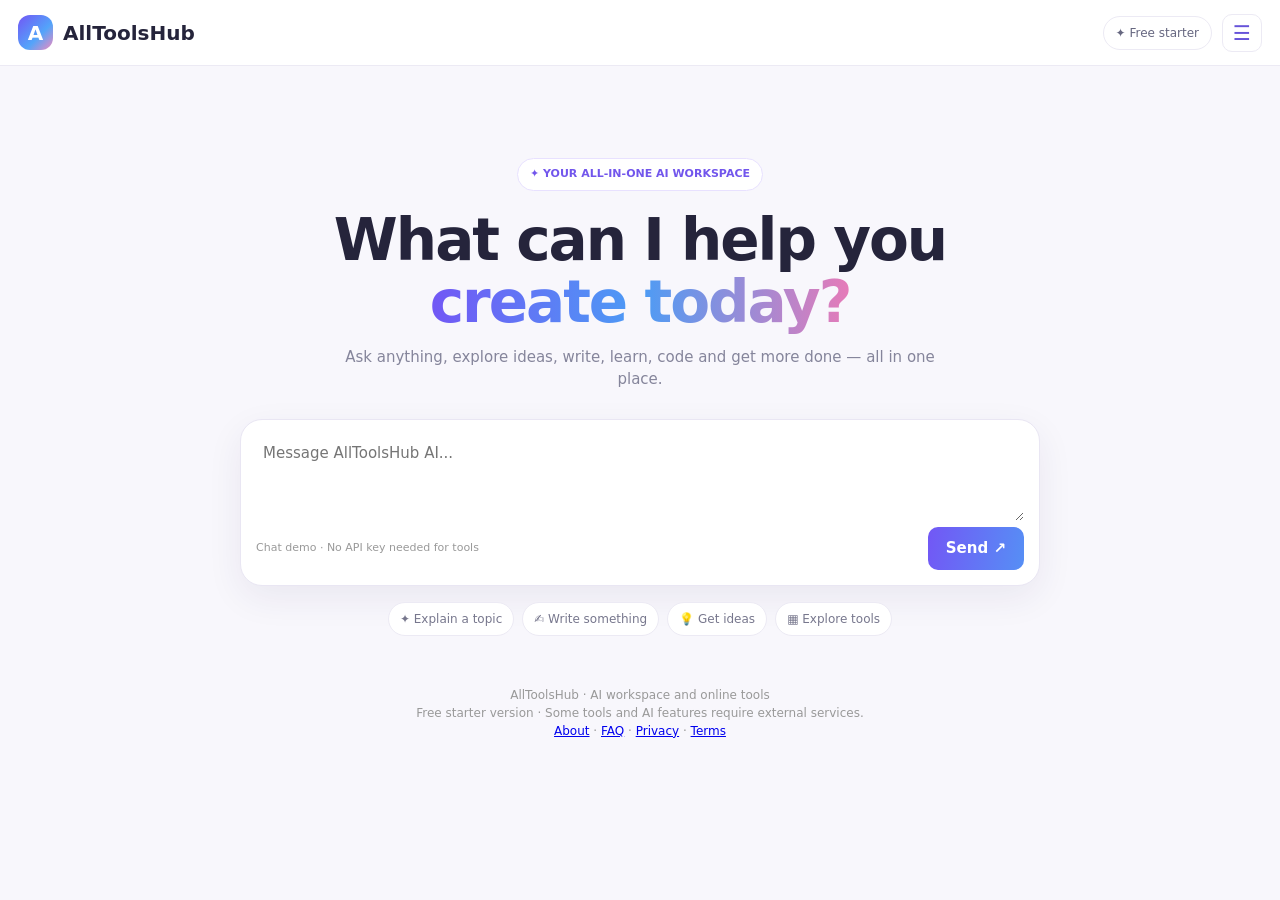
==== index.html @ 4a179a14 "Implement additional browser-based tools in AllToolsHub" ====
<!doctype html>
<html lang="en"><head><meta charset="utf-8"><meta name="viewport" content="width=device-width,initial-scale=1"><meta name="description" content="AllToolsHub brings AI chat and useful online tools together in one colorful workspace."><meta name="theme-color" content="#f8f7ff"><title>AllToolsHub — AI for Everything</title>
<style>
:root{--bg:#f8f7fc;--ink:#25243b;--muted:#85859b;--line:#eceaf4;--purple:#7657f5}*{box-sizing:border-box}body{margin:0;background:var(--bg);color:var(--ink);font:15px/1.5 Inter,system-ui,sans-serif}button,input,textarea{font:inherit}button{cursor:pointer}.top{height:66px;display:flex;align-items:center;justify-content:space-between;padding:0 18px;background:#fff;border-bottom:1px solid var(--line);position:sticky;top:0;z-index:5}.brand{display:flex;align-items:center;gap:10px;font-weight:850;font-size:20px}.logo{width:35px;height:35px;border-radius:12px;display:grid;place-items:center;color:white;background:linear-gradient(135deg,#7256f5,#53a4fa 60%,#f18abe)}.hamb{border:1px solid var(--line);background:white;color:#6653d9;border-radius:10px;width:40px;height:38px;font-size:20px}.pill{border:1px solid var(--line);background:white;color:#666780;border-radius:99px;padding:7px 12px;font-size:12px}.wrap{max-width:1000px;margin:auto;padding:20px 16px 70px}.hero{text-align:center;margin:8vh auto 0;max-width:800px}.eyebrow{display:inline-block;background:white;border:1px solid #e8e1ff;border-radius:99px;padding:7px 12px;color:#7256ec;font-size:11px;font-weight:800}.hero h1{font-size:clamp(34px,6vw,58px);line-height:1.08;letter-spacing:-2px;margin:18px 0 12px}.grad{background:linear-gradient(90deg,#7257f5,#4c9cf5,#e67bb8);background-clip:text;color:transparent}.lead{color:var(--muted);max-width:590px;margin:0 auto 28px}.chat{background:#fff;border:1px solid #e9e6f3;border-radius:22px;padding:15px;box-shadow:0 12px 36px #30215c12;text-align:left}.chat textarea{border:0;outline:0;resize:vertical;width:100%;min-height:86px;padding:7px;color:var(--ink)}.chatfoot{display:flex;justify-content:space-between;align-items:center;gap:8px}.hint{font-size:11px;color:#999}.send,.action{border:0;background:linear-gradient(100deg,#7257f5,#568ff5);color:white;border-radius:10px;padding:10px 18px;font-weight:750}.send:disabled{opacity:.6}.suggest{display:flex;justify-content:center;flex-wrap:wrap;gap:8px;margin-top:16px}.suggest button,.small{border:1px solid var(--line);background:#fff;color:#77778d;border-radius:99px;padding:7px 11px;font-size:12px}.reply{display:none;margin:18px auto 0;max-width:790px;background:white;border:1px solid var(--line);padding:17px;border-radius:15px;white-space:pre-wrap;text-align:left}.shade{display:none;position:fixed;inset:0;background:#17142b66;z-index:9}.drawer{display:none;position:fixed;z-index:10;left:12px;top:76px;width:min(360px,calc(100vw - 24px));max-height:calc(100vh - 90px);overflow:auto;background:white;border:1px solid var(--line);border-radius:17px;padding:14px;box-shadow:0 20px 60px #21164a30}.drawer.open,.shade.open{display:block}.drawerHead{display:flex;justify-content:space-between;align-items:center;padding:5px 3px 12px;border-bottom:1px solid var(--line)}.drawerHead button{border:0;background:#f4f2fb;border-radius:8px;padding:6px 10px}.menuLabel{font-size:10px;letter-spacing:1px;font-weight:800;color:#9a99aa;margin:14px 5px 6px}.menuLink{display:block;width:100%;border:0;background:transparent;text-align:left;padding:9px 10px;border-radius:9px;color:#55566d;font-size:13px}.menuLink:hover{background:#f2efff;color:#7055ed}.section{margin:55px auto 0}.section h2{font-size:20px;margin:0}.section p{color:var(--muted);font-size:13px}.head{display:flex;align-items:center;justify-content:space-between;gap:12px;flex-wrap:wrap}.search{width:min(340px,100%);padding:10px 13px;border:1px solid var(--line);border-radius:11px;background:white}.grid{display:grid;grid-template-columns:repeat(3,minmax(0,1fr));gap:12px;margin-top:16px}.tool{background:white;border:1px solid var(--line);border-radius:14px;padding:14px}.tool b{font-size:14px}.tool small{display:block;color:var(--muted);margin-top:4px}.panel{display:none;background:white;border:1px solid var(--line);border-radius:16px;padding:18px;margin-top:16px;max-width:700px}.panel input,.panel textarea{width:100%;border:1px solid var(--line);border-radius:9px;padding:10px;margin:7px 0}.result{background:#f5f3ff;border-radius:9px;padding:11px;margin-top:10px;overflow-wrap:anywhere}.foot{margin-top:50px;text-align:center;color:#999;font-size:12px}@media(max-width:650px){.grid{grid-template-columns:repeat(2,minmax(0,1fr))}.hero{margin-top:5vh}.hero h1{letter-spacing:-1.2px}.chat{padding:11px}.top{padding:0 12px}}
</style><link rel="canonical" href="https://alltoolshub-pi.vercel.app/"><meta name="robots" content="index,follow,max-image-preview:large"><meta name="keywords" content="free online tools, text tools, image tools, PDF tools, calculators, AllToolsHub"><meta property="og:type" content="website"><meta property="og:title" content="AllToolsHub — Free Online Tools & AI Workspace"><meta property="og:description" content="Explore useful free online tools for text, images, documents, calculations and everyday tasks."><meta property="og:url" content="https://alltoolshub-pi.vercel.app/"><meta name="twitter:card" content="summary"><meta name="twitter:title" content="AllToolsHub — Free Online Tools"><meta name="twitter:description" content="Free browser-based tools for everyday work."></head><body>
<header class="top"><div class="brand"><span class="logo">A</span>AllToolsHub</div><div style="display:flex;align-items:center;gap:10px"><span class="pill">✦ Free starter</span><button class="hamb" aria-label="Open menu" onclick="toggleMenu()">☰</button></div></header>
<div class="shade" id="shade" onclick="toggleMenu(false)"></div><nav class="drawer" id="drawer"><div class="drawerHead"><b>AllToolsHub Menu</b><button onclick="toggleMenu(false)">✕</button></div><button class="menuLink" onclick="home()">⌂ &nbsp; Home / AI Chat</button><button class="menuLink" onclick="showTools()">▦ &nbsp; Explore all tools</button><div class="menuLabel">AI WORKSPACES & CATEGORIES</div><div id="categoryMenu"></div><div class="menuLabel">POPULAR TOOLS</div><div id="popularMenu"></div></nav>
<main class="wrap"><section class="hero" id="homeView"><span class="eyebrow">✦ YOUR ALL-IN-ONE AI WORKSPACE</span><h1>What can I help you <span class="grad">create today?</span></h1><p class="lead">Ask anything, explore ideas, write, learn, code and get more done — all in one place.</p><div class="chat"><textarea id="message" placeholder="Message AllToolsHub AI..."></textarea><div class="chatfoot"><span class="hint">Chat demo · No API key needed for tools</span><button class="send" id="sendBtn" onclick="sendMessage()">Send ↗</button></div></div><div class="suggest"><button onclick="ask('Explain a difficult topic in simple words')">✦ Explain a topic</button><button onclick="ask('Help me write a professional email')">✍️ Write something</button><button onclick="ask('Give me creative project ideas')">💡 Get ideas</button><button onclick="showTools()">▦ Explore tools</button></div><div class="reply" id="reply"></div></section>
<section class="section" id="toolsView" style="display:none"><div class="head"><div><h2>Explore All Tools</h2><p>Find a tool for your everyday tasks.</p></div><input class="search" id="toolSearch" placeholder="Search tools..." oninput="renderTools()"></div><div class="grid" id="toolGrid"></div><div class="panel" id="toolPanel"></div></section><footer class="foot">AllToolsHub · AI workspace and online tools<br>Free starter version · Some tools and AI features require external services.<br><a href="/about.html">About</a> · <a href="/faq.html">FAQ</a> · <a href="/privacy.html">Privacy</a> · <a href="/terms.html">Terms</a></footer></main>
<script>
const categories=['AI Chat & Assistants','AI Writing','Research & Learning','Image & Design','Coding','Documents & PDF','Business & Marketing','Video & Audio','Text Tools','Calculators','File Tools','Everyday Utilities'];
const tools=['Word Counter','Character Counter','Percentage Calculator','QR Code Generator','Image Resizer','Image Compressor','PDF Merger','JSON Formatter','JSON Validator','Case Converter','Slug Generator','Base64 Encoder','Base64 Decoder','URL Encoder','Random Number Generator','Color Converter','Text Reverser','Remove Extra Spaces','AI Text Summarizer','AI Translator','AI Email Writer','AI Blog Outline','AI Caption Generator','AI Grammar Checker','AI Research Helper','AI Study Planner','AI Code Helper','Markdown Previewer','PDF Splitter','PDF to Text','Image to PDF','Unit Converter','Password Generator','Typing Speed Test','Text Diff Checker','CSS Minifier','JavaScript Minifier','Regex Tester','Meta Tag Generator','Hashtag Generator','Social Bio Generator','Product Description Writer','Resume Bullet Writer','Cover Letter Helper','Meeting Notes Formatter','Prompt Generator','Idea Generator','Flashcard Maker','Quiz Generator','Citation Formatter','Reading Time Calculator','Image Cropper','Image Format Converter','HEX to RGB','RGB to HEX','Gradient Generator','Color Palette Generator','Text to Speech','Speech to Text','Video Script Writer','Content Calendar','Invoice Template','Profit Calculator','Discount Calculator','Loan Calculator','Age Calculator','Date Difference Calculator','Tip Calculator','Compound Interest Calculator','PDF Page Counter','Text Cleaner','Duplicate Line Remover','Line Sorter','Number Formatter','Roman Numeral Converter','Binary Converter','Decimal Converter','URL Parser','UTM Builder','Open Graph Preview','FAQ Generator','Brand Name Ideas','Product Name Ideas','CSV Viewer','File Size Converter','Time Zone Helper','YouTube Title Ideas','Video Thumbnail Maker','Audio Trimmer','Privacy Policy Draft','Terms Draft','Tip Splitter','Text Case Converter','Word Frequency Counter','Image Compressor Pro','AI Prompt Improver','AI Story Writer','AI Lesson Planner','AI Presentation Outline','AI Chat Assistant','AI Resume Helper','AI SEO Description'];
const working=new Set(['Word Counter','Character Counter','Percentage Calculator','QR Code Generator','Image Resizer','Image Compressor','PDF Merger','Case Converter','Slug Generator','Base64 Encoder','Base64 Decoder','URL Encoder','Random Number Generator','Color Converter','Text Reverser','Remove Extra Spaces','JSON Formatter','JSON Validator','Discount Calculator','Tip Calculator','Tip Splitter','Age Calculator','Date Difference Calculator','Reading Time Calculator','Word Frequency Counter','Duplicate Line Remover','Line Sorter','Number Formatter','Unit Converter','HEX to RGB','RGB to HEX','Profit Calculator','Password Generator','Typing Speed Test','Text Cleaner','Markdown Previewer','Text Diff Checker','CSS Minifier','JavaScript Minifier','Regex Tester','Meta Tag Generator','Hashtag Generator','Social Bio Generator','Product Description Writer','Resume Bullet Writer','Cover Letter Helper','Meeting Notes Formatter','Prompt Generator','Idea Generator','Flashcard Maker','Quiz Generator','Citation Formatter','Roman Numeral Converter','Binary Converter','Decimal Converter','URL Parser','UTM Builder','Open Graph Preview','FAQ Generator','Brand Name Ideas','Product Name Ideas','CSV Viewer','File Size Converter','Privacy Policy Draft','Terms Draft','Text Case Converter']);
let chatMessages=[];
function toggleMenu(force){let d=document.getElementById('drawer'),s=document.getElementById('shade'),o=typeof force==='boolean'?force:!d.classList.contains('open');d.classList.toggle('open',o);s.classList.toggle('open',o);if(o){document.getElementById('categoryMenu').innerHTML=categories.map((c,i)=>'<button class="menuLink" onclick="filterCategory('+i+')">'+['💬','✍️','🔎','🎨','💻','📄','📈','🎬','🔤','🧮','📁','⚡'][i]+' &nbsp; '+c+'</button>').join('');document.getElementById('popularMenu').innerHTML=[...working].slice(0,10).map(n=>'<button class="menuLink" onclick="openTool(\''+n+'\')">✦ &nbsp; '+n+'</button>').join('')}}
function home(){toggleMenu(false);document.getElementById('homeView').style.display='block';document.getElementById('toolsView').style.display='none';window.scrollTo(0,0)}
function showTools(){activeCategory=-1;toggleMenu(false);document.getElementById('homeView').style.display='none';document.getElementById('toolsView').style.display='block';renderTools();window.scrollTo(0,0)}
let activeCategory=-1;
const categoryToolMatchers=[/^(AI |Prompt Generator|Idea Generator)/i,/Writer|Writing|Caption|Bio|Blog|Resume|Cover Letter|Description|Notes Formatter|Grammar/i,/Research|Study|Lesson|Flashcard|Quiz|Citation|Reading Time|Frequency/i,/Image |HEX to RGB|RGB to HEX|Gradient|Color Palette/i,/Code|CSS |JavaScript |Regex|JSON|Base64|URL Encoder/i,/PDF|Document|Invoice/i,/Business|Marketing|Product |Profit|Brand |SEO|Hashtag|Social|Content Calendar|UTM|Open Graph/i,/Video|Audio|Speech|YouTube/i,/Word |Character|Case |Text |Slug|Duplicate|Line |Markdown|Number Formatter|Roman|Binary|Decimal/i,/Calculator|Converter|Age Calculator|Date Difference|Unit Converter|Random Number/i,/File |CSV|Image Compressor|Image Resizer/i,/Time Zone|Time Helper|Date Difference|QR Code|Password/i];
function filterCategory(i){showTools();activeCategory=i;document.getElementById('toolSearch').value='';renderTools()}
function renderTools(){let q=(document.getElementById('toolSearch').value||'').toLowerCase();let list=tools.filter(n=>(activeCategory<0||categoryToolMatchers[activeCategory].test(n))&&n.toLowerCase().includes(q));document.getElementById('toolGrid').innerHTML=list.map(n=>'<article class="tool"><b>'+n+'</b><small>'+(working.has(n)?'Available in this starter':'Directory listing · implementation planned')+'</small><button class="small" style="margin-top:10px" onclick="openTool(\''+n+'\')">Open tool →</button></article>').join('')||'<p>No tools found in this category.</p>'}
function openTool(n){showTools();let p=document.getElementById('toolPanel');p.style.display='block';if(!working.has(n)){p.innerHTML='<b>'+n+'</b><p>This tool is listed in the directory. Its working version has not been implemented yet.</p>';return}let ui='';if(n.includes('Counter'))ui='<textarea id="val" rows="5" placeholder="Enter text" oninput="countWords()"></textarea><div class="result" id="out">0 words · 0 characters</div>';else if(n==='Percentage Calculator')ui='<input id="a" type="number" placeholder="Percentage"><input id="b" type="number" placeholder="Number"><button class="action" onclick="calc()">Calculate</button><div class="result" id="out">Result</div>';else if(n==='QR Code Generator')ui='<input id="val" placeholder="Text or URL"><button class="action" onclick="qr()">Generate QR</button><div class="result" id="out">QR preview</div>';else if(n.startsWith('Image '))ui='<input id="file" type="file" accept="image/*"><input id="width" type="number" placeholder="Width in pixels (optional)"><button class="action" onclick="imageTool(\''+n+'\')">Process image</button><div class="result" id="out">Choose an image</div>';else if(n==='PDF Merger')ui='<input id="file" type="file" accept="application/pdf" multiple><button class="action" onclick="mergePdf()">Merge PDFs</button><div class="result" id="out">Choose at least two PDFs</div>';else if(['JSON Formatter','JSON Validator','Base64 Encoder','Base64 Decoder','URL Encoder'].includes(n))ui='<textarea id="val" rows="5" placeholder="Paste text or data"></textarea><button class="action" onclick="devTool(\''+n+'\')">Run</button><div class="result" id="out">Result</div>';else if(['Case Converter','Text Reverser','Remove Extra Spaces','Slug Generator'].includes(n))ui='<textarea id="val" rows="5" placeholder="Enter text"></textarea><button class="action" onclick="textTool(\''+n+'\')">Convert</button><div class="result" id="out">Result</div>';else if(['Discount Calculator','Tip Calculator','Tip Splitter','Age Calculator','Date Difference Calculator','Reading Time Calculator','Word Frequency Counter','Duplicate Line Remover','Line Sorter','Number Formatter','Unit Converter','Profit Calculator','Password Generator','Typing Speed Test','Text Cleaner','Markdown Previewer'].includes(n))ui='<div id="toolFields">'+toolFields(n)+'</div><button class="action" onclick="runExtra(\''+n+'\')">Run tool</button><div class="result" id="out">Enter the details above.</div>';else if(n==='HEX to RGB'||n==='RGB to HEX')ui='<input id="val" placeholder="'+(n==='HEX to RGB'?'#7657f5':'118, 87, 245')+'"><button class="action" onclick="devTool(&quot;'+n+'&quot;)">Convert</button><div class="result" id="out">Result</div>';else if(n==='Random Number Generator')ui='<input id="a" type="number" placeholder="Minimum"><input id="b" type="number" placeholder="Maximum"><button class="action" onclick="randomNum()">Generate</button><div class="result" id="out">Result</div>';else if(n==='Color Converter')ui='<input id="val" value="#7657f5"><button class="action" onclick="color()">Convert</button><div class="result" id="out">Result</div>';else if(working.has(n))ui='<textarea id="val" rows="6" placeholder="Paste or type your content here"></textarea><button class="action" data-tool="'+n+'" onclick="runTextUtility(this.dataset.tool)">Run tool</button><div class="result" id="out">Your result will appear here.</div>';p.innerHTML='<b>'+n+'</b>'+ui}
function countWords(){let s=document.getElementById('val').value;document.getElementById('out').textContent=(s.trim()?s.trim().split(/\s+/).length:0)+' words · '+s.length+' characters'}
function calc(){document.getElementById('out').textContent=Number(document.getElementById('a').value)*Number(document.getElementById('b').value)/100}
function textTool(n){let s=document.getElementById('val').value,r=s;if(n==='Case Converter')r='UPPERCASE: '+s.toUpperCase()+'\nLOWERCASE: '+s.toLowerCase();if(n==='Text Reverser')r=[...s].reverse().join('');if(n==='Remove Extra Spaces')r=s.replace(/\s+/g,' ').trim();if(n==='Slug Generator')r=s.toLowerCase().trim().replace(/[^a-z0-9]+/g,'-').replace(/^-|-$/g,'');document.getElementById('out').textContent=r}
function devTool(n){let s=document.getElementById('val').value,r=s;try{if(n==='JSON Formatter'||n==='JSON Validator')r=JSON.stringify(JSON.parse(s),null,2);if(n==='Base64 Encoder')r=btoa(unescape(encodeURIComponent(s)));if(n==='Base64 Decoder')r=decodeURIComponent(escape(atob(s)));if(n==='URL Encoder')r=encodeURIComponent(s);if(n==='HEX to RGB'){let h=s.trim().replace(/^#/,'');if(!/^[0-9a-f]{6}$/i.test(h))throw Error('bad hex');r='rgb('+[0,2,4].map(i=>parseInt(h.slice(i,i+2),16)).join(', ')+')'}if(n==='RGB to HEX'){let m=s.match(/^\s*(\d{1,3})\s*,\s*(\d{1,3})\s*,\s*(\d{1,3})\s*$/);if(!m||m.slice(1).some(v=>+v>255))throw Error('bad rgb');r='#'+m.slice(1).map(v=>(+v).toString(16).padStart(2,'0')).join('').toUpperCase()}document.getElementById('out').textContent=r}catch(e){document.getElementById('out').textContent='Invalid input. Check the format and try again.'}}
function randomNum(){let a=+document.getElementById('a').value,b=+document.getElementById('b').value;document.getElementById('out').textContent=Number.isFinite(a)&&Number.isFinite(b)&&b>=a?Math.floor(Math.random()*(b-a+1))+a:'Enter a valid range'}
function color(){let h=document.getElementById('val').value.replace('#','');document.getElementById('out').textContent=/^[0-9a-f]{6}$/i.test(h)?'rgb('+[0,2,4].map(i=>parseInt(h.slice(i,i+2),16)).join(', ')+')':'Enter a valid 6-digit HEX color'}
function qr(){let v=document.getElementById('val').value.trim(),o=document.getElementById('out');if(!v){o.textContent='Enter text first';return}o.textContent='Loading QR library…';let s=document.createElement('script');s.src='https://cdnjs.cloudflare.com/ajax/libs/qrcodejs/1.0.0/qrcode.min.js';s.onload=()=>{o.innerHTML='';new QRCode(o,{text:v,width:190,height:190})};s.onerror=()=>o.textContent='Could not load QR library. Check internet.';document.head.appendChild(s)}
function imageTool(n){let f=document.getElementById('file').files[0],o=document.getElementById('out');if(!f){o.textContent='Choose an image first';return}let im=new Image(),u=URL.createObjectURL(f);im.onload=()=>{let w=+document.getElementById('width').value||im.width,h=Math.round(im.height*w/im.width),c=document.createElement('canvas');c.width=w;c.height=h;c.getContext('2d').drawImage(im,0,0,w,h);c.toBlob(b=>{let url=URL.createObjectURL(b),a=document.createElement('a');a.href=url;a.download=n==='Image Compressor'?'compressed.jpg':'resized.jpg';a.textContent='Download processed image';o.textContent='Done · '+w+' × '+h+' · '+Math.round(b.size/1024)+' KB ';o.appendChild(a);URL.revokeObjectURL(u)},'image/jpeg',n==='Image Compressor'?.72:.9)};im.src=u}
async function mergePdf(){let fs=[...document.getElementById('file').files],o=document.getElementById('out');if(fs.length<2){o.textContent='Choose at least two PDFs';return}o.textContent='Merging…';try{if(!window.PDFLib)await new Promise((ok,no)=>{let s=document.createElement('script');s.src='https://unpkg.com/pdf-lib@1.17.1/dist/pdf-lib.min.js';s.onload=ok;s.onerror=no;document.head.appendChild(s)});let d=await PDFLib.PDFDocument.create();for(let f of fs){let x=await PDFLib.PDFDocument.load(await f.arrayBuffer());(await d.copyPages(x,x.getPageIndices())).forEach(p=>d.addPage(p))}let blob=new Blob([await d.save()],{type:'application/pdf'}),url=URL.createObjectURL(blob),a=document.createElement('a');a.href=url;a.download='alltoolshub-merged.pdf';a.textContent='Download merged PDF';o.textContent='PDFs merged. ';o.appendChild(a)}catch(e){o.textContent='Could not merge PDF. Check files and internet.'}}

function toolFields(n){
 const fields={
 'Discount Calculator':'<input id="a" type="number" placeholder="Original price"><input id="b" type="number" placeholder="Discount percent">',
 'Tip Calculator':'<input id="a" type="number" placeholder="Bill amount"><input id="b" type="number" placeholder="Tip percent">',
 'Tip Splitter':'<input id="a" type="number" placeholder="Total bill"><input id="b" type="number" placeholder="Number of people"><input id="c" type="number" placeholder="Tip percent (optional)">',
 'Age Calculator':'<label>Date of birth</label><input id="a" type="date">',
 'Date Difference Calculator':'<label>Start date</label><input id="a" type="date"><label>End date</label><input id="b" type="date">',
 'Reading Time Calculator':'<textarea id="val" rows="5" placeholder="Paste your text"></textarea>',
 'Word Frequency Counter':'<textarea id="val" rows="5" placeholder="Paste your text"></textarea>',
 'Duplicate Line Remover':'<textarea id="val" rows="5" placeholder="Paste lines"></textarea>',
 'Line Sorter':'<textarea id="val" rows="5" placeholder="Paste lines"></textarea>',
 'Number Formatter':'<input id="a" type="number" placeholder="Enter a number">',
 'Unit Converter':'<input id="a" type="number" placeholder="Value"><select id="b"><option value="km-mi">Kilometres to miles</option><option value="mi-km">Miles to kilometres</option><option value="kg-lb">Kilograms to pounds</option><option value="lb-kg">Pounds to kilograms</option><option value="c-f">Celsius to Fahrenheit</option><option value="f-c">Fahrenheit to Celsius</option></select>',
 'BMI Calculator':'<input id="a" type="number" placeholder="Weight in kg"><input id="b" type="number" placeholder="Height in cm">',
 'Profit Calculator':'<input id="a" type="number" placeholder="Selling price"><input id="b" type="number" placeholder="Cost price">',
 'Password Generator':'<input id="a" type="number" placeholder="Length (8–64)" value="16">',
 'Typing Speed Test':'<p>Type the following sentence in the box below:</p><p><b id="sample">The quick brown fox jumps over the lazy dog.</b></p><textarea id="val" rows="3" placeholder="Start typing here"></textarea>',
 'Text Cleaner':'<textarea id="val" rows="5" placeholder="Paste text to clean"></textarea>',
 'Markdown Previewer':'<textarea id="val" rows="5" placeholder="# Heading\nWrite **bold** text"></textarea>'
 };
 return fields[n]||'';
}
function runExtra(n){
 const a=document.getElementById('a'),b=document.getElementById('b'),c=document.getElementById('c'),v=document.getElementById('val'),o=document.getElementById('out');
 const x=a?Number(a.value):0,y=b?Number(b.value):0,z=c?Number(c.value):0;
 let r='';
 if(n==='Discount Calculator')r=x>=0&&y>=0&&y<=100?'Final price: '+(x*(1-y/100)).toFixed(2)+' · You save: '+(x*y/100).toFixed(2):'Enter a valid price and discount (0–100%).';
 else if(n==='Tip Calculator')r=x>=0&&y>=0?'Tip: '+(x*y/100).toFixed(2)+' · Total: '+(x*(1+y/100)).toFixed(2):'Enter valid amounts.';
 else if(n==='Tip Splitter')r=x>=0&&y>0?'Each person pays: '+(x*(1+(z||0)/100)/y).toFixed(2):'Enter a bill and number of people.';
 else if(n==='Age Calculator'){if(!a.value)r='Choose your birth date.';else{let d=new Date(a.value+'T00:00:00'),t=new Date(),age=t.getFullYear()-d.getFullYear();if(t.getMonth()<d.getMonth()||(t.getMonth()===d.getMonth()&&t.getDate()<d.getDate()))age--;r=age>=0?'Age: '+age+' years':'Birth date is in the future.'}}
 else if(n==='Date Difference Calculator'){if(!a.value||!b.value)r='Choose both dates.';else r='Difference: '+Math.abs(Math.round((new Date(b.value)-new Date(a.value))/86400000))+' days';}
 else if(n==='Reading Time Calculator'){let w=(v.value.trim().match(/\S+/g)||[]).length;r=w+' words · about '+Math.ceil(w/200)+' minute(s) at 200 words/minute.'}
 else if(n==='Word Frequency Counter'){let words=(v.value.toLowerCase().match(/[\p{L}\p{N}']+/gu)||[]),m={};words.forEach(w=>m[w]=(m[w]||0)+1);r=Object.entries(m).sort((p,q)=>q[1]-p[1]).slice(0,30).map(e=>e[0]+': '+e[1]).join('\n')||'No words found.'}
 else if(n==='Duplicate Line Remover')r=[...new Set(v.value.split(/\r?\n/))].join('\n');
 else if(n==='Line Sorter')r=v.value.split(/\r?\n/).sort((p,q)=>p.localeCompare(q)).join('\n');
 else if(n==='Number Formatter')r=Number.isFinite(x)?new Intl.NumberFormat().format(x):'Enter a valid number.';
 else if(n==='Unit Converter'){let k=b.value,fn={'km-mi':x*.621371,'mi-km':x/0.621371,'kg-lb':x*2.20462,'lb-kg':x/2.20462,'c-f':x*9/5+32,'f-c':(x-32)*5/9};r=fn[k]!==undefined?fn[k].toFixed(4):'Choose a conversion.'}
 else if(n==='Profit Calculator')r='Profit: '+(x-y).toFixed(2)+' · Margin: '+(x>0?((x-y)/x*100).toFixed(1)+'%':'—');
 else if(n==='Password Generator'){let len=Math.max(8,Math.min(64,Math.floor(x||16))),chars='ABCDEFGHJKLMNPQRSTUVWXYZabcdefghijkmnopqrstuvwxyz23456789!@#$%&*';let bytes=new Uint32Array(len);crypto.getRandomValues(bytes);r=Array.from(bytes,b=>chars[b%chars.length]).join('')}
 else if(n==='Typing Speed Test'){let s=document.getElementById('sample').textContent,typed=v.value,w=(typed.trim().match(/\S+/g)||[]).length,correct=0;for(let i=0;i<Math.min(s.length,typed.length);i++)if(s[i]===typed[i])correct++;r='Typed '+typed.length+' characters · '+correct+' matching positions. This is a live practice preview; use a one-minute timer for WPM.'}
 else if(n==='Text Cleaner')r=v.value.replace(/[\t ]+/g,' ').replace(/\n{3,}/g,'\n\n').trim();
 else if(n==='Markdown Previewer')r=v.value.replace(/^### (.*)$/gm,'▸ $1').replace(/^## (.*)$/gm,'▸ $1').replace(/^# (.*)$/gm,'$1').replace(/\*\*(.*?)\*\*/g,'$1').replace(/\*(.*?)\*/g,'$1');
 o.textContent=r;
}
function runTextUtility(n){const v=document.getElementById('val'),o=document.getElementById('out'),s=v?v.value:'';let r='';try{if(n==='Text Diff Checker'){const a=s.split(/\r?\n/),b=(prompt('Paste the second version to compare:')||'').split(/\r?\n/);r=a.map((x,i)=>(x===b[i]?'  ':'− ')+x+(b[i]!==undefined&&x!==b[i]?'\n+ '+b[i]:'')).join('\n')||'No differences.'}else if(n==='CSS Minifier'||n==='JavaScript Minifier')r=s.replace(/\/\*[\s\S]*?\*\//g,'').replace(/(^|\s)\/\/[^\n]*/g,'$1').replace(/\s+/g,' ').replace(/\s*([{}:;,>])\s*/g,'$1').trim();else if(n==='Regex Tester'){const p=prompt('Enter a regular expression (without slashes):');if(p===null)return;const re=new RegExp(p,'gi');r=(s.match(re)||[]).join('\n')||'No matches found.'}else if(n==='Meta Tag Generator'){const t=prompt('Page title:')||'My page',d=prompt('Description:')||'';r='<title>'+t+'</title>\n<meta name="description" content="'+d.replace(/"/g,'&quot;')+'">'}else if(n==='Hashtag Generator')r=[...new Set(s.toLowerCase().match(/[\p{L}\p{N}]+/gu)||[])].slice(0,20).map(w=>'#'+w).join(' ');else if(n==='Social Bio Generator')r=s.trim().split(/[.!?\n]+/).filter(Boolean).slice(0,3).map(x=>'✦ '+x.trim()).join('\n')+'\n👇 Learn more';else if(n==='Product Description Writer')r='Discover '+s.trim()+'. Designed to make everyday moments easier, with thoughtful style and practical details. Explore the features and choose what works for you.';else if(n==='Resume Bullet Writer')r=s.split(/\r?\n/).filter(Boolean).map(x=>'• '+x.trim()).join('\n');else if(n==='Cover Letter Helper')r='Dear Hiring Manager,\n\nI am interested in the opportunity. '+s.trim()+' I would welcome the chance to discuss how my skills and experience could support your team.\n\nThank you for your consideration.\nSincerely,\n[Your name]';else if(n==='Meeting Notes Formatter')r='MEETING NOTES\n\nTopics discussed\n'+s.split(/\r?\n/).filter(Boolean).map(x=>'• '+x).join('\n')+'\n\nAction items\n• [Owner] — [Task] — [Due date]';else if(n==='Prompt Generator')r='Act as a helpful expert.\nTask: '+s.trim()+'\nRequirements: Give a clear, accurate, step-by-step answer. State assumptions and ask for missing essential details. Use examples where useful.';else if(n==='Idea Generator')r='Ideas based on: '+s.trim()+'\n1. Beginner-friendly guide\n2. Common mistakes and fixes\n3. Step-by-step tutorial\n4. Quick tips list\n5. Frequently asked questions';else if(n==='Flashcard Maker')r=s.split(/\r?\n/).filter(Boolean).map((x,i)=>'Card '+(i+1)+': '+x.replace(/\s*[-|:]\s*/, ' → ')).join('\n')||'Add one question and answer per line, separated by a dash.';else if(n==='Quiz Generator')r=s.split(/\r?\n/).filter(Boolean).map((x,i)=>(i+1)+'. '+x+'\n   Answer: __________').join('\n')||'Add one topic or fact per line.';else if(n==='Citation Formatter')r=s.trim()+' (Add author, title, publisher, date and URL to complete the citation.)';else if(n==='Roman Numeral Converter'){let num=Number(s.trim());if(!Number.isInteger(num)||num<1||num>3999)throw Error('Enter a whole number from 1 to 3999.');let vals=[1000,900,500,400,100,90,50,40,10,9,5,4,1],syms=['M','CM','D','CD','C','XC','L','XL','X','IX','V','IV','I'];r='';vals.forEach((v,i)=>{while(num>=v){r+=syms[i];num-=v}})}else if(n==='Binary Converter'){if(!/^\d+$/.test(s.trim()))throw Error('Enter a whole number.');r=BigInt(s.trim()).toString(2)}else if(n==='Decimal Converter'){if(!/^[01]+$/.test(s.trim()))throw Error('Enter a binary number using 0 and 1.');r=BigInt('0b'+s.trim()).toString(10)}else if(n==='URL Parser'){const u=new URL(s.trim());r='Protocol: '+u.protocol+'\nHost: '+u.host+'\nPath: '+u.pathname+'\nQuery: '+u.search+'\nHash: '+u.hash}else if(n==='UTM Builder'){const u=new URL(s.trim());u.searchParams.set('utm_source',prompt('Campaign source?')||'');u.searchParams.set('utm_medium',prompt('Campaign medium?')||'');u.searchParams.set('utm_campaign',prompt('Campaign name?')||'');r=u.toString()}else if(n==='Open Graph Preview'){const u=new URL(s.trim());r='og:url: '+u.href+'\nog:type: website\nog:title: [Add page title]\nog:description: [Add page description]\nog:image: [Add image URL]'}else if(n==='FAQ Generator')r=s.split(/\r?\n/).filter(Boolean).map((x,i)=>'Q'+(i+1)+': '+x+'?\nA: [Write a concise answer here.]').join('\n\n');else if(n==='Brand Name Ideas'||n==='Product Name Ideas')r=['Bright '+s.trim(),'Nova '+s.trim(),s.trim()+' Studio','Simply '+s.trim(),'Next '+s.trim()].join('\n');else if(n==='CSV Viewer')r=s.trim().split(/\r?\n/).map(x=>x.split(',').join(' | ')).join('\n');else if(n==='File Size Converter'){const bytes=Number(s.trim());if(!Number.isFinite(bytes)||bytes<0)throw Error('Enter a file size in bytes.');r=(bytes/1024).toFixed(2)+' KB · '+(bytes/1048576).toFixed(3)+' MB'}else if(n==='Privacy Policy Draft'||n==='Terms Draft')r=n.toUpperCase()+'\n\nStarter template only, not legal advice. Replace placeholders and have the document reviewed for your location and service before publishing.\n\nService name: [Your service]\nContact: [Your contact]\nData and service details: [Describe accurately]\nUser responsibilities: [Describe rules]';else if(n==='Text Case Converter')r='UPPERCASE: '+s.toUpperCase()+'\n\nlowercase: '+s.toLowerCase()+'\n\nTitle Case: '+s.toLowerCase().replace(/\b\w/g,c=>c.toUpperCase());o.textContent=r}catch(e){o.textContent='Could not process this input: '+e.message}}function ask(s){document.getElementById('message').value=s;document.getElementById('message').focus()}
async function sendMessage(){let el=document.getElementById('message'),btn=document.getElementById('sendBtn'),r=document.getElementById('reply'),s=el.value.trim();if(!s)return;chatMessages.push({role:'user',content:s});el.value='';r.style.display='block';r.textContent='You: '+s+'\n\nAllToolsHub AI is thinking…';btn.disabled=true;try{let res=await fetch('/api/chat',{method:'POST',headers:{'Content-Type':'application/json'},body:JSON.stringify({messages:chatMessages.slice(-12)})}),data=await res.json().catch(()=>({}));if(!res.ok)throw Error(data.error||'Request failed ('+res.status+')');if(!data.reply)throw Error('AI returned no text');chatMessages.push({role:'assistant',content:data.reply});r.textContent=chatMessages.slice(-12).map(m=>(m.role==='user'?'You':'AllToolsHub AI')+':\n'+m.content).join('\n\n')}catch(e){chatMessages.pop();let msg=(e&&e.message)||'The AI service is temporarily unavailable.';r.textContent='AllToolsHub AI: '+msg+'\n\nYour message was not saved to an AI conversation. You can still use the free browser tools from ☰ → Explore all tools.'}finally{btn.disabled=false}}
document.getElementById('message').addEventListener('keydown',e=>{if(e.key==='Enter'&&!e.shiftKey){e.preventDefault();sendMessage()}});renderTools();
</script></body></html>
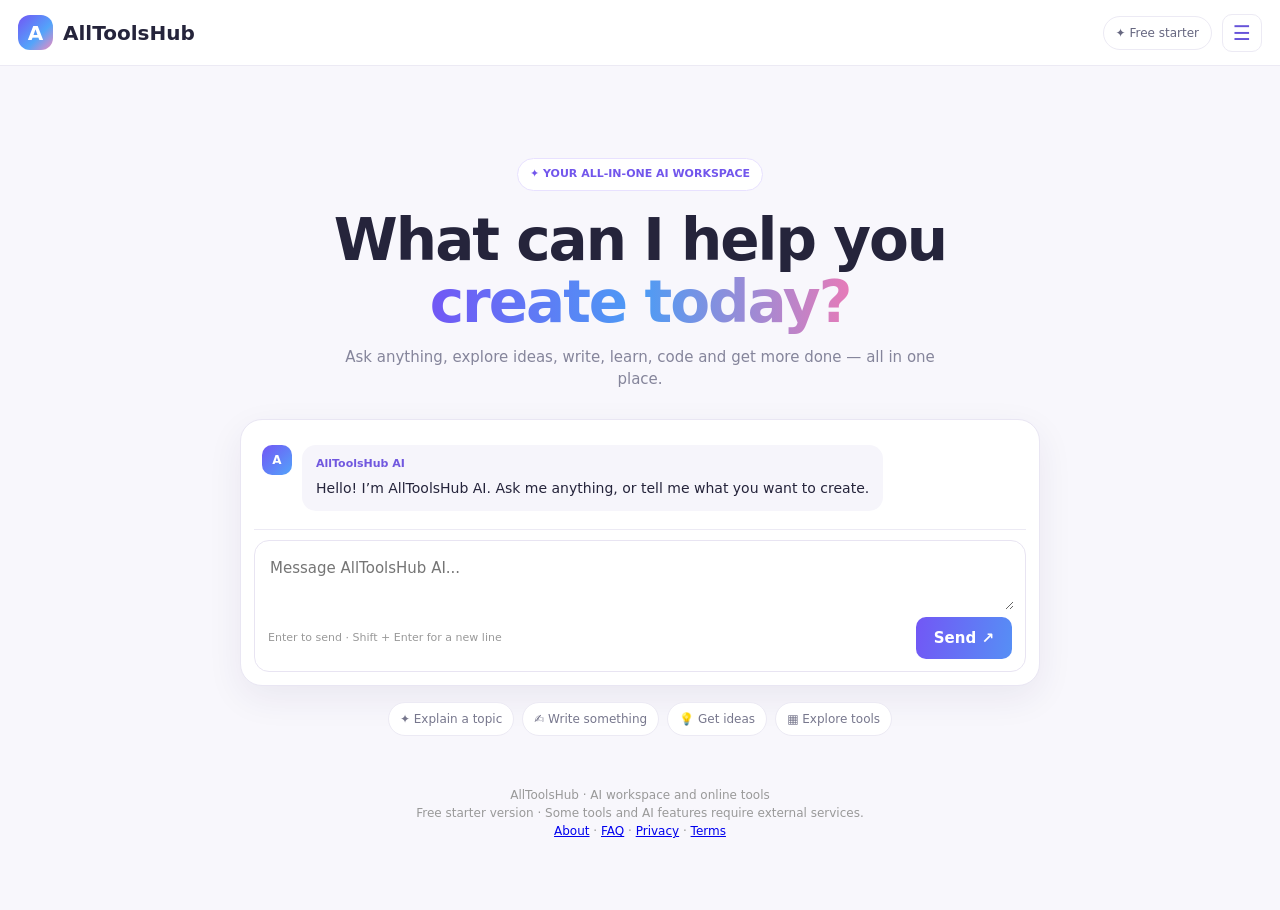
==== commit ca03eb34: "Make AllToolsHub AI chat feel like a live ChatGPT conversation" ====
--- a/index.html
+++ b/index.html
@@ -1,80 +1,18 @@
 <!doctype html>
 <html lang="en"><head><meta charset="utf-8"><meta name="viewport" content="width=device-width,initial-scale=1"><meta name="description" content="AllToolsHub brings AI chat and useful online tools together in one colorful workspace."><meta name="theme-color" content="#f8f7ff"><title>AllToolsHub — AI for Everything</title>
 <style>
-:root{--bg:#f8f7fc;--ink:#25243b;--muted:#85859b;--line:#eceaf4;--purple:#7657f5}*{box-sizing:border-box}body{margin:0;background:var(--bg);color:var(--ink);font:15px/1.5 Inter,system-ui,sans-serif}button,input,textarea{font:inherit}button{cursor:pointer}.top{height:66px;display:flex;align-items:center;justify-content:space-between;padding:0 18px;background:#fff;border-bottom:1px solid var(--line);position:sticky;top:0;z-index:5}.brand{display:flex;align-items:center;gap:10px;font-weight:850;font-size:20px}.logo{width:35px;height:35px;border-radius:12px;display:grid;place-items:center;color:white;background:linear-gradient(135deg,#7256f5,#53a4fa 60%,#f18abe)}.hamb{border:1px solid var(--line);background:white;color:#6653d9;border-radius:10px;width:40px;height:38px;font-size:20px}.pill{border:1px solid var(--line);background:white;color:#666780;border-radius:99px;padding:7px 12px;font-size:12px}.wrap{max-width:1000px;margin:auto;padding:20px 16px 70px}.hero{text-align:center;margin:8vh auto 0;max-width:800px}.eyebrow{display:inline-block;background:white;border:1px solid #e8e1ff;border-radius:99px;padding:7px 12px;color:#7256ec;font-size:11px;font-weight:800}.hero h1{font-size:clamp(34px,6vw,58px);line-height:1.08;letter-spacing:-2px;margin:18px 0 12px}.grad{background:linear-gradient(90deg,#7257f5,#4c9cf5,#e67bb8);background-clip:text;color:transparent}.lead{color:var(--muted);max-width:590px;margin:0 auto 28px}.chat{background:#fff;border:1px solid #e9e6f3;border-radius:22px;padding:15px;box-shadow:0 12px 36px #30215c12;text-align:left}.chat textarea{border:0;outline:0;resize:vertical;width:100%;min-height:86px;padding:7px;color:var(--ink)}.chatfoot{display:flex;justify-content:space-between;align-items:center;gap:8px}.hint{font-size:11px;color:#999}.send,.action{border:0;background:linear-gradient(100deg,#7257f5,#568ff5);color:white;border-radius:10px;padding:10px 18px;font-weight:750}.send:disabled{opacity:.6}.suggest{display:flex;justify-content:center;flex-wrap:wrap;gap:8px;margin-top:16px}.suggest button,.small{border:1px solid var(--line);background:#fff;color:#77778d;border-radius:99px;padding:7px 11px;font-size:12px}.reply{display:none;margin:18px auto 0;max-width:790px;background:white;border:1px solid var(--line);padding:17px;border-radius:15px;white-space:pre-wrap;text-align:left}.shade{display:none;position:fixed;inset:0;background:#17142b66;z-index:9}.drawer{display:none;position:fixed;z-index:10;left:12px;top:76px;width:min(360px,calc(100vw - 24px));max-height:calc(100vh - 90px);overflow:auto;background:white;border:1px solid var(--line);border-radius:17px;padding:14px;box-shadow:0 20px 60px #21164a30}.drawer.open,.shade.open{display:block}.drawerHead{display:flex;justify-content:space-between;align-items:center;padding:5px 3px 12px;border-bottom:1px solid var(--line)}.drawerHead button{border:0;background:#f4f2fb;border-radius:8px;padding:6px 10px}.menuLabel{font-size:10px;letter-spacing:1px;font-weight:800;color:#9a99aa;margin:14px 5px 6px}.menuLink{display:block;width:100%;border:0;background:transparent;text-align:left;padding:9px 10px;border-radius:9px;color:#55566d;font-size:13px}.menuLink:hover{background:#f2efff;color:#7055ed}.section{margin:55px auto 0}.section h2{font-size:20px;margin:0}.section p{color:var(--muted);font-size:13px}.head{display:flex;align-items:center;justify-content:space-between;gap:12px;flex-wrap:wrap}.search{width:min(340px,100%);padding:10px 13px;border:1px solid var(--line);border-radius:11px;background:white}.grid{display:grid;grid-template-columns:repeat(3,minmax(0,1fr));gap:12px;margin-top:16px}.tool{background:white;border:1px solid var(--line);border-radius:14px;padding:14px}.tool b{font-size:14px}.tool small{display:block;color:var(--muted);margin-top:4px}.panel{display:none;background:white;border:1px solid var(--line);border-radius:16px;padding:18px;margin-top:16px;max-width:700px}.panel input,.panel textarea{width:100%;border:1px solid var(--line);border-radius:9px;padding:10px;margin:7px 0}.result{background:#f5f3ff;border-radius:9px;padding:11px;margin-top:10px;overflow-wrap:anywhere}.foot{margin-top:50px;text-align:center;color:#999;font-size:12px}@media(max-width:650px){.grid{grid-template-columns:repeat(2,minmax(0,1fr))}.hero{margin-top:5vh}.hero h1{letter-spacing:-1.2px}.chat{padding:11px}.top{padding:0 12px}}
+:root{--bg:#f8f7fc;--ink:#25243b;--muted:#85859b;--line:#eceaf4;--purple:#7657f5}*{box-sizing:border-box}body{margin:0;background:var(--bg);color:var(--ink);font:15px/1.5 Inter,system-ui,sans-serif}button,input,textarea{font:inherit}button{cursor:pointer}.top{height:66px;display:flex;align-items:center;justify-content:space-between;padding:0 18px;background:#fff;border-bottom:1px solid var(--line);position:sticky;top:0;z-index:5}.brand{display:flex;align-items:center;gap:10px;font-weight:850;font-size:20px}.logo{width:35px;height:35px;border-radius:12px;display:grid;place-items:center;color:white;background:linear-gradient(135deg,#7256f5,#53a4fa 60%,#f18abe)}.hamb{border:1px solid var(--line);background:white;color:#6653d9;border-radius:10px;width:40px;height:38px;font-size:20px}.pill{border:1px solid var(--line);background:white;color:#666780;border-radius:99px;padding:7px 12px;font-size:12px}.wrap{max-width:1000px;margin:auto;padding:20px 16px 70px}.hero{text-align:center;margin:8vh auto 0;max-width:800px}.eyebrow{display:inline-block;background:white;border:1px solid #e8e1ff;border-radius:99px;padding:7px 12px;color:#7256ec;font-size:11px;font-weight:800}.hero h1{font-size:clamp(34px,6vw,58px);line-height:1.08;letter-spacing:-2px;margin:18px 0 12px}.grad{background:linear-gradient(90deg,#7257f5,#4c9cf5,#e67bb8);background-clip:text;color:transparent}.lead{color:var(--muted);max-width:590px;margin:0 auto 28px}.chat{background:#fff;border:1px solid #e9e6f3;border-radius:22px;padding:15px;box-shadow:0 12px 36px #30215c12;text-align:left}.chat textarea{border:0;outline:0;resize:vertical;width:100%;min-height:86px;padding:7px;color:var(--ink)}.chatfoot{display:flex;justify-content:space-between;align-items:center;gap:8px}.hint{font-size:11px;color:#999}.send,.action{border:0;background:linear-gradient(100deg,#7257f5,#568ff5);color:white;border-radius:10px;padding:10px 18px;font-weight:750}.send:disabled{opacity:.6}.suggest{display:flex;justify-content:center;flex-wrap:wrap;gap:8px;margin-top:16px}.suggest button,.small{border:1px solid var(--line);background:#fff;color:#77778d;border-radius:99px;padding:7px 11px;font-size:12px}.chat-history{display:flex;flex-direction:column;gap:16px;max-height:440px;overflow-y:auto;padding:12px 8px 18px;margin-bottom:10px;border-bottom:1px solid var(--line);scroll-behavior:smooth}.message-row{display:flex;align-items:flex-start;gap:10px;text-align:left}.assistant-row{justify-content:flex-start}.user-row{justify-content:flex-end}.avatar{width:30px;height:30px;flex:0 0 30px;display:grid;place-items:center;border-radius:10px;background:linear-gradient(135deg,#7256f5,#53a4fa);color:#fff;font-size:12px;font-weight:800}.user-row .avatar{background:#ece8ff;color:#6c52dc;order:2}.message-content{max-width:min(82%,680px);padding:11px 14px;border-radius:14px;background:#f6f5fb;color:var(--ink);white-space:pre-wrap;overflow-wrap:anywhere}.user-row .message-content{background:#eeeaff}.message-content b{display:block;font-size:11px;color:#7158df;margin-bottom:5px}.message-content p{margin:0;color:var(--ink);font-size:14px;line-height:1.65;white-space:pre-wrap}.message-content .typing{color:#77778d;font-style:italic}.composer{border:1px solid #e8e4f2;border-radius:15px;padding:9px 11px 10px;background:#fff}.chat .composer textarea{min-height:60px;max-height:180px;resize:vertical;padding:7px 4px}.chat .chatfoot{padding:0 2px 2px}.chat{padding:13px}.send:disabled{cursor:wait}.message-error{color:#a43d54!important}..shade{display:none;position:fixed;inset:0;background:#17142b66;z-index:9}.drawer{display:none;position:fixed;z-index:10;left:12px;top:76px;width:min(360px,calc(100vw - 24px));max-height:calc(100vh - 90px);overflow:auto;background:white;border:1px solid var(--line);border-radius:17px;padding:14px;box-shadow:0 20px 60px #21164a30}.drawer.open,.shade.open{display:block}.drawerHead{display:flex;justify-content:space-between;align-items:center;padding:5px 3px 12px;border-bottom:1px solid var(--line)}.drawerHead button{border:0;background:#f4f2fb;border-radius:8px;padding:6px 10px}.menuLabel{font-size:10px;letter-spacing:1px;font-weight:800;color:#9a99aa;margin:14px 5px 6px}.menuLink{display:block;width:100%;border:0;background:transparent;text-align:left;padding:9px 10px;border-radius:9px;color:#55566d;font-size:13px}.menuLink:hover{background:#f2efff;color:#7055ed}.section{margin:55px auto 0}.section h2{font-size:20px;margin:0}.section p{color:var(--muted);font-size:13px}.head{display:flex;align-items:center;justify-content:space-between;gap:12px;flex-wrap:wrap}.search{width:min(340px,100%);padding:10px 13px;border:1px solid var(--line);border-radius:11px;background:white}.grid{display:grid;grid-template-columns:repeat(3,minmax(0,1fr));gap:12px;margin-top:16px}.tool{background:white;border:1px solid var(--line);border-radius:14px;padding:14px}.tool b{font-size:14px}.tool small{display:block;color:var(--muted);margin-top:4px}.panel{display:none;background:white;border:1px solid var(--line);border-radius:16px;padding:18px;margin-top:16px;max-width:700px}.panel input,.panel textarea{width:100%;border:1px solid var(--line);border-radius:9px;padding:10px;margin:7px 0}.result{background:#f5f3ff;border-radius:9px;padding:11px;margin-top:10px;overflow-wrap:anywhere}.foot{margin-top:50px;text-align:center;color:#999;font-size:12px}@media(max-width:650px){.grid{grid-template-columns:repeat(2,minmax(0,1fr))}.hero{margin-top:5vh}.hero h1{letter-spacing:-1.2px}.chat{padding:11px}.top{padding:0 12px}}
 </style><link rel="canonical" href="https://alltoolshub-pi.vercel.app/"><meta name="robots" content="index,follow,max-image-preview:large"><meta name="keywords" content="free online tools, text tools, image tools, PDF tools, calculators, AllToolsHub"><meta property="og:type" content="website"><meta property="og:title" content="AllToolsHub — Free Online Tools & AI Workspace"><meta property="og:description" content="Explore useful free online tools for text, images, documents, calculations and everyday tasks."><meta property="og:url" content="https://alltoolshub-pi.vercel.app/"><meta name="twitter:card" content="summary"><meta name="twitter:title" content="AllToolsHub — Free Online Tools"><meta name="twitter:description" content="Free browser-based tools for everyday work."></head><body>
 <header class="top"><div class="brand"><span class="logo">A</span>AllToolsHub</div><div style="display:flex;align-items:center;gap:10px"><span class="pill">✦ Free starter</span><button class="hamb" aria-label="Open menu" onclick="toggleMenu()">☰</button></div></header>
 <div class="shade" id="shade" onclick="toggleMenu(false)"></div><nav class="drawer" id="drawer"><div class="drawerHead"><b>AllToolsHub Menu</b><button onclick="toggleMenu(false)">✕</button></div><button class="menuLink" onclick="home()">⌂ &nbsp; Home / AI Chat</button><button class="menuLink" onclick="showTools()">▦ &nbsp; Explore all tools</button><div class="menuLabel">AI WORKSPACES & CATEGORIES</div><div id="categoryMenu"></div><div class="menuLabel">POPULAR TOOLS</div><div id="popularMenu"></div></nav>
-<main class="wrap"><section class="hero" id="homeView"><span class="eyebrow">✦ YOUR ALL-IN-ONE AI WORKSPACE</span><h1>What can I help you <span class="grad">create today?</span></h1><p class="lead">Ask anything, explore ideas, write, learn, code and get more done — all in one place.</p><div class="chat"><textarea id="message" placeholder="Message AllToolsHub AI..."></textarea><div class="chatfoot"><span class="hint">Chat demo · No API key needed for tools</span><button class="send" id="sendBtn" onclick="sendMessage()">Send ↗</button></div></div><div class="suggest"><button onclick="ask('Explain a difficult topic in simple words')">✦ Explain a topic</button><button onclick="ask('Help me write a professional email')">✍️ Write something</button><button onclick="ask('Give me creative project ideas')">💡 Get ideas</button><button onclick="showTools()">▦ Explore tools</button></div><div class="reply" id="reply"></div></section>
+<main class="wrap"><section class="hero" id="homeView"><span class="eyebrow">✦ YOUR ALL-IN-ONE AI WORKSPACE</span><h1>What can I help you <span class="grad">create today?</span></h1><p class="lead">Ask anything, explore ideas, write, learn, code and get more done — all in one place.</p><div class="chat"><div class="chat-history" id="chatHistory" aria-live="polite"><div class="message-row assistant-row"><div class="avatar">A</div><div class="message-content"><b>AllToolsHub AI</b><p>Hello! I’m AllToolsHub AI. Ask me anything, or tell me what you want to create.</p></div></div></div><div class="composer"><textarea id="message" placeholder="Message AllToolsHub AI..."></textarea><div class="chatfoot"><span class="hint">Enter to send · Shift + Enter for a new line</span><button class="send" id="sendBtn" onclick="sendMessage()">Send ↗</button></div></div></div><div class="suggest"><button onclick="ask('Explain a difficult topic in simple words')">✦ Explain a topic</button><button onclick="ask('Help me write a professional email')">✍️ Write something</button><button onclick="ask('Give me creative project ideas')">💡 Get ideas</button><button onclick="showTools()">▦ Explore tools</button></div></section>
 <section class="section" id="toolsView" style="display:none"><div class="head"><div><h2>Explore All Tools</h2><p>Find a tool for your everyday tasks.</p></div><input class="search" id="toolSearch" placeholder="Search tools..." oninput="renderTools()"></div><div class="grid" id="toolGrid"></div><div class="panel" id="toolPanel"></div></section><footer class="foot">AllToolsHub · AI workspace and online tools<br>Free starter version · Some tools and AI features require external services.<br><a href="/about.html">About</a> · <a href="/faq.html">FAQ</a> · <a href="/privacy.html">Privacy</a> · <a href="/terms.html">Terms</a></footer></main>
 <script>
 const categories=['AI Chat & Assistants','AI Writing','Research & Learning','Image & Design','Coding','Documents & PDF','Business & Marketing','Video & Audio','Text Tools','Calculators','File Tools','Everyday Utilities'];
 const tools=['Word Counter','Character Counter','Percentage Calculator','QR Code Generator','Image Resizer','Image Compressor','PDF Merger','JSON Formatter','JSON Validator','Case Converter','Slug Generator','Base64 Encoder','Base64 Decoder','URL Encoder','Random Number Generator','Color Converter','Text Reverser','Remove Extra Spaces','AI Text Summarizer','AI Translator','AI Email Writer','AI Blog Outline','AI Caption Generator','AI Grammar Checker','AI Research Helper','AI Study Planner','AI Code Helper','Markdown Previewer','PDF Splitter','PDF to Text','Image to PDF','Unit Converter','Password Generator','Typing Speed Test','Text Diff Checker','CSS Minifier','JavaScript Minifier','Regex Tester','Meta Tag Generator','Hashtag Generator','Social Bio Generator','Product Description Writer','Resume Bullet Writer','Cover Letter Helper','Meeting Notes Formatter','Prompt Generator','Idea Generator','Flashcard Maker','Quiz Generator','Citation Formatter','Reading Time Calculator','Image Cropper','Image Format Converter','HEX to RGB','RGB to HEX','Gradient Generator','Color Palette Generator','Text to Speech','Speech to Text','Video Script Writer','Content Calendar','Invoice Template','Profit Calculator','Discount Calculator','Loan Calculator','Age Calculator','Date Difference Calculator','Tip Calculator','Compound Interest Calculator','PDF Page Counter','Text Cleaner','Duplicate Line Remover','Line Sorter','Number Formatter','Roman Numeral Converter','Binary Converter','Decimal Converter','URL Parser','UTM Builder','Open Graph Preview','FAQ Generator','Brand Name Ideas','Product Name Ideas','CSV Viewer','File Size Converter','Time Zone Helper','YouTube Title Ideas','Video Thumbnail Maker','Audio Trimmer','Privacy Policy Draft','Terms Draft','Tip Splitter','Text Case Converter','Word Frequency Counter','Image Compressor Pro','AI Prompt Improver','AI Story Writer','AI Lesson Planner','AI Presentation Outline','AI Chat Assistant','AI Resume Helper','AI SEO Description'];
 const working=new Set(['Word Counter','Character Counter','Percentage Calculator','QR Code Generator','Image Resizer','Image Compressor','PDF Merger','Case Converter','Slug Generator','Base64 Encoder','Base64 Decoder','URL Encoder','Random Number Generator','Color Converter','Text Reverser','Remove Extra Spaces','JSON Formatter','JSON Validator','Discount Calculator','Tip Calculator','Tip Splitter','Age Calculator','Date Difference Calculator','Reading Time Calculator','Word Frequency Counter','Duplicate Line Remover','Line Sorter','Number Formatter','Unit Converter','HEX to RGB','RGB to HEX','Profit Calculator','Password Generator','Typing Speed Test','Text Cleaner','Markdown Previewer','Text Diff Checker','CSS Minifier','JavaScript Minifier','Regex Tester','Meta Tag Generator','Hashtag Generator','Social Bio Generator','Product Description Writer','Resume Bullet Writer','Cover Letter Helper','Meeting Notes Formatter','Prompt Generator','Idea Generator','Flashcard Maker','Quiz Generator','Citation Formatter','Roman Numeral Converter','Binary Converter','Decimal Converter','URL Parser','UTM Builder','Open Graph Preview','FAQ Generator','Brand Name Ideas','Product Name Ideas','CSV Viewer','File Size Converter','Privacy Policy Draft','Terms Draft','Text Case Converter']);
-let chatMessages=[];
-function toggleMenu(force){let d=document.getElementById('drawer'),s=document.getElementById('shade'),o=typeof force==='boolean'?force:!d.classList.contains('open');d.classList.toggle('open',o);s.classList.toggle('open',o);if(o){document.getElementById('categoryMenu').innerHTML=categories.map((c,i)=>'<button class="menuLink" onclick="filterCategory('+i+')">'+['💬','✍️','🔎','🎨','💻','📄','📈','🎬','🔤','🧮','📁','⚡'][i]+' &nbsp; '+c+'</button>').join('');document.getElementById('popularMenu').innerHTML=[...working].slice(0,10).map(n=>'<button class="menuLink" onclick="openTool(\''+n+'\')">✦ &nbsp; '+n+'</button>').join('')}}
-function home(){toggleMenu(false);document.getElementById('homeView').style.display='block';document.getElementById('toolsView').style.display='none';window.scrollTo(0,0)}
-function showTools(){activeCategory=-1;toggleMenu(false);document.getElementById('homeView').style.display='none';document.getElementById('toolsView').style.display='block';renderTools();window.scrollTo(0,0)}
-let activeCategory=-1;
-const categoryToolMatchers=[/^(AI |Prompt Generator|Idea Generator)/i,/Writer|Writing|Caption|Bio|Blog|Resume|Cover Letter|Description|Notes Formatter|Grammar/i,/Research|Study|Lesson|Flashcard|Quiz|Citation|Reading Time|Frequency/i,/Image |HEX to RGB|RGB to HEX|Gradient|Color Palette/i,/Code|CSS |JavaScript |Regex|JSON|Base64|URL Encoder/i,/PDF|Document|Invoice/i,/Business|Marketing|Product |Profit|Brand |SEO|Hashtag|Social|Content Calendar|UTM|Open Graph/i,/Video|Audio|Speech|YouTube/i,/Word |Character|Case |Text |Slug|Duplicate|Line |Markdown|Number Formatter|Roman|Binary|Decimal/i,/Calculator|Converter|Age Calculator|Date Difference|Unit Converter|Random Number/i,/File |CSV|Image Compressor|Image Resizer/i,/Time Zone|Time Helper|Date Difference|QR Code|Password/i];
-function filterCategory(i){showTools();activeCategory=i;document.getElementById('toolSearch').value='';renderTools()}
-function renderTools(){let q=(document.getElementById('toolSearch').value||'').toLowerCase();let list=tools.filter(n=>(activeCategory<0||categoryToolMatchers[activeCategory].test(n))&&n.toLowerCase().includes(q));document.getElementById('toolGrid').innerHTML=list.map(n=>'<article class="tool"><b>'+n+'</b><small>'+(working.has(n)?'Available in this starter':'Directory listing · implementation planned')+'</small><button class="small" style="margin-top:10px" onclick="openTool(\''+n+'\')">Open tool →</button></article>').join('')||'<p>No tools found in this category.</p>'}
-function openTool(n){showTools();let p=document.getElementById('toolPanel');p.style.display='block';if(!working.has(n)){p.innerHTML='<b>'+n+'</b><p>This tool is listed in the directory. Its working version has not been implemented yet.</p>';return}let ui='';if(n.includes('Counter'))ui='<textarea id="val" rows="5" placeholder="Enter text" oninput="countWords()"></textarea><div class="result" id="out">0 words · 0 characters</div>';else if(n==='Percentage Calculator')ui='<input id="a" type="number" placeholder="Percentage"><input id="b" type="number" placeholder="Number"><button class="action" onclick="calc()">Calculate</button><div class="result" id="out">Result</div>';else if(n==='QR Code Generator')ui='<input id="val" placeholder="Text or URL"><button class="action" onclick="qr()">Generate QR</button><div class="result" id="out">QR preview</div>';else if(n.startsWith('Image '))ui='<input id="file" type="file" accept="image/*"><input id="width" type="number" placeholder="Width in pixels (optional)"><button class="action" onclick="imageTool(\''+n+'\')">Process image</button><div class="result" id="out">Choose an image</div>';else if(n==='PDF Merger')ui='<input id="file" type="file" accept="application/pdf" multiple><button class="action" onclick="mergePdf()">Merge PDFs</button><div class="result" id="out">Choose at least two PDFs</div>';else if(['JSON Formatter','JSON Validator','Base64 Encoder','Base64 Decoder','URL Encoder'].includes(n))ui='<textarea id="val" rows="5" placeholder="Paste text or data"></textarea><button class="action" onclick="devTool(\''+n+'\')">Run</button><div class="result" id="out">Result</div>';else if(['Case Converter','Text Reverser','Remove Extra Spaces','Slug Generator'].includes(n))ui='<textarea id="val" rows="5" placeholder="Enter text"></textarea><button class="action" onclick="textTool(\''+n+'\')">Convert</button><div class="result" id="out">Result</div>';else if(['Discount Calculator','Tip Calculator','Tip Splitter','Age Calculator','Date Difference Calculator','Reading Time Calculator','Word Frequency Counter','Duplicate Line Remover','Line Sorter','Number Formatter','Unit Converter','Profit Calculator','Password Generator','Typing Speed Test','Text Cleaner','Markdown Previewer'].includes(n))ui='<div id="toolFields">'+toolFields(n)+'</div><button class="action" onclick="runExtra(\''+n+'\')">Run tool</button><div class="result" id="out">Enter the details above.</div>';else if(n==='HEX to RGB'||n==='RGB to HEX')ui='<input id="val" placeholder="'+(n==='HEX to RGB'?'#7657f5':'118, 87, 245')+'"><button class="action" onclick="devTool(&quot;'+n+'&quot;)">Convert</button><div class="result" id="out">Result</div>';else if(n==='Random Number Generator')ui='<input id="a" type="number" placeholder="Minimum"><input id="b" type="number" placeholder="Maximum"><button class="action" onclick="randomNum()">Generate</button><div class="result" id="out">Result</div>';else if(n==='Color Converter')ui='<input id="val" value="#7657f5"><button class="action" onclick="color()">Convert</button><div class="result" id="out">Result</div>';else if(working.has(n))ui='<textarea id="val" rows="6" placeholder="Paste or type your content here"></textarea><button class="action" data-tool="'+n+'" onclick="runTextUtility(this.dataset.tool)">Run tool</button><div class="result" id="out">Your result will appear here.</div>';p.innerHTML='<b>'+n+'</b>'+ui}
-function countWords(){let s=document.getElementById('val').value;document.getElementById('out').textContent=(s.trim()?s.trim().split(/\s+/).length:0)+' words · '+s.length+' characters'}
-function calc(){document.getElementById('out').textContent=Number(document.getElementById('a').value)*Number(document.getElementById('b').value)/100}
-function textTool(n){let s=document.getElementById('val').value,r=s;if(n==='Case Converter')r='UPPERCASE: '+s.toUpperCase()+'\nLOWERCASE: '+s.toLowerCase();if(n==='Text Reverser')r=[...s].reverse().join('');if(n==='Remove Extra Spaces')r=s.replace(/\s+/g,' ').trim();if(n==='Slug Generator')r=s.toLowerCase().trim().replace(/[^a-z0-9]+/g,'-').replace(/^-|-$/g,'');document.getElementById('out').textContent=r}
-function devTool(n){let s=document.getElementById('val').value,r=s;try{if(n==='JSON Formatter'||n==='JSON Validator')r=JSON.stringify(JSON.parse(s),null,2);if(n==='Base64 Encoder')r=btoa(unescape(encodeURIComponent(s)));if(n==='Base64 Decoder')r=decodeURIComponent(escape(atob(s)));if(n==='URL Encoder')r=encodeURIComponent(s);if(n==='HEX to RGB'){let h=s.trim().replace(/^#/,'');if(!/^[0-9a-f]{6}$/i.test(h))throw Error('bad hex');r='rgb('+[0,2,4].map(i=>parseInt(h.slice(i,i+2),16)).join(', ')+')'}if(n==='RGB to HEX'){let m=s.match(/^\s*(\d{1,3})\s*,\s*(\d{1,3})\s*,\s*(\d{1,3})\s*$/);if(!m||m.slice(1).some(v=>+v>255))throw Error('bad rgb');r='#'+m.slice(1).map(v=>(+v).toString(16).padStart(2,'0')).join('').toUpperCase()}document.getElementById('out').textContent=r}catch(e){document.getElementById('out').textContent='Invalid input. Check the format and try again.'}}
-function randomNum(){let a=+document.getElementById('a').value,b=+document.getElementById('b').value;document.getElementById('out').textContent=Number.isFinite(a)&&Number.isFinite(b)&&b>=a?Math.floor(Math.random()*(b-a+1))+a:'Enter a valid range'}
-function color(){let h=document.getElementById('val').value.replace('#','');document.getElementById('out').textContent=/^[0-9a-f]{6}$/i.test(h)?'rgb('+[0,2,4].map(i=>parseInt(h.slice(i,i+2),16)).join(', ')+')':'Enter a valid 6-digit HEX color'}
-function qr(){let v=document.getElementById('val').value.trim(),o=document.getElementById('out');if(!v){o.textContent='Enter text first';return}o.textContent='Loading QR library…';let s=document.createElement('script');s.src='https://cdnjs.cloudflare.com/ajax/libs/qrcodejs/1.0.0/qrcode.min.js';s.onload=()=>{o.innerHTML='';new QRCode(o,{text:v,width:190,height:190})};s.onerror=()=>o.textContent='Could not load QR library. Check internet.';document.head.appendChild(s)}
-function imageTool(n){let f=document.getElementById('file').files[0],o=document.getElementById('out');if(!f){o.textContent='Choose an image first';return}let im=new Image(),u=URL.createObjectURL(f);im.onload=()=>{let w=+document.getElementById('width').value||im.width,h=Math.round(im.height*w/im.width),c=document.createElement('canvas');c.width=w;c.height=h;c.getContext('2d').drawImage(im,0,0,w,h);c.toBlob(b=>{let url=URL.createObjectURL(b),a=document.createElement('a');a.href=url;a.download=n==='Image Compressor'?'compressed.jpg':'resized.jpg';a.textContent='Download processed image';o.textContent='Done · '+w+' × '+h+' · '+Math.round(b.size/1024)+' KB ';o.appendChild(a);URL.revokeObjectURL(u)},'image/jpeg',n==='Image Compressor'?.72:.9)};im.src=u}
-async function mergePdf(){let fs=[...document.getElementById('file').files],o=document.getElementById('out');if(fs.length<2){o.textContent='Choose at least two PDFs';return}o.textContent='Merging…';try{if(!window.PDFLib)await new Promise((ok,no)=>{let s=document.createElement('script');s.src='https://unpkg.com/pdf-lib@1.17.1/dist/pdf-lib.min.js';s.onload=ok;s.onerror=no;document.head.appendChild(s)});let d=await PDFLib.PDFDocument.create();for(let f of fs){let x=await PDFLib.PDFDocument.load(await f.arrayBuffer());(await d.copyPages(x,x.getPageIndices())).forEach(p=>d.addPage(p))}let blob=new Blob([await d.save()],{type:'application/pdf'}),url=URL.createObjectURL(blob),a=document.createElement('a');a.href=url;a.download='alltoolshub-merged.pdf';a.textContent='Download merged PDF';o.textContent='PDFs merged. ';o.appendChild(a)}catch(e){o.textContent='Could not merge PDF. Check files and internet.'}}
-
-function toolFields(n){
- const fields={
- 'Discount Calculator':'<input id="a" type="number" placeholder="Original price"><input id="b" type="number" placeholder="Discount percent">',
- 'Tip Calculator':'<input id="a" type="number" placeholder="Bill amount"><input id="b" type="number" placeholder="Tip percent">',
- 'Tip Splitter':'<input id="a" type="number" placeholder="Total bill"><input id="b" type="number" placeholder="Number of people"><input id="c" type="number" placeholder="Tip percent (optional)">',
- 'Age Calculator':'<label>Date of birth</label><input id="a" type="date">',
- 'Date Difference Calculator':'<label>Start date</label><input id="a" type="date"><label>End date</label><input id="b" type="date">',
- 'Reading Time Calculator':'<textarea id="val" rows="5" placeholder="Paste your text"></textarea>',
- 'Word Frequency Counter':'<textarea id="val" rows="5" placeholder="Paste your text"></textarea>',
- 'Duplicate Line Remover':'<textarea id="val" rows="5" placeholder="Paste lines"></textarea>',
- 'Line Sorter':'<textarea id="val" rows="5" placeholder="Paste lines"></textarea>',
- 'Number Formatter':'<input id="a" type="number" placeholder="Enter a number">',
- 'Unit Converter':'<input id="a" type="number" placeholder="Value"><select id="b"><option value="km-mi">Kilometres to miles</option><option value="mi-km">Miles to kilometres</option><option value="kg-lb">Kilograms to pounds</option><option value="lb-kg">Pounds to kilograms</option><option value="c-f">Celsius to Fahrenheit</option><option value="f-c">Fahrenheit to Celsius</option></select>',
- 'BMI Calculator':'<input id="a" type="number" placeholder="Weight in kg"><input id="b" type="number" placeholder="Height in cm">',
- 'Profit Calculator':'<input id="a" type="number" placeholder="Selling price"><input id="b" type="number" placeholder="Cost price">',
- 'Password Generator':'<input id="a" type="number" placeholder="Length (8–64)" value="16">',
- 'Typing Speed Test':'<p>Type the following sentence in the box below:</p><p><b id="sample">The quick brown fox jumps over the lazy dog.</b></p><textarea id="val" rows="3" placeholder="Start typing here"></textarea>',
- 'Text Cleaner':'<textarea id="val" rows="5" placeholder="Paste text to clean"></textarea>',
- 'Markdown Previewer':'<textarea id="val" rows="5" placeholder="# Heading\nWrite **bold** text"></textarea>'
- };
- return fields[n]||'';
-}
-function runExtra(n){
- const a=document.getElementById('a'),b=document.getElementById('b'),c=document.getElementById('c'),v=document.getElementById('val'),o=document.getElementById('out');
- const x=a?Number(a.value):0,y=b?Number(b.value):0,z=c?Number(c.value):0;
- let r='';
- if(n==='Discount Calculator')r=x>=0&&y>=0&&y<=100?'Final price: '+(x*(1-y/100)).toFixed(2)+' · You save: '+(x*y/100).toFixed(2):'Enter a valid price and discount (0–100%).';
- else if(n==='Tip Calculator')r=x>=0&&y>=0?'Tip: '+(x*y/100).toFixed(2)+' · Total: '+(x*(1+y/100)).toFixed(2):'Enter valid amounts.';
- else if(n==='Tip Splitter')r=x>=0&&y>0?'Each person pays: '+(x*(1+(z||0)/100)/y).toFixed(2):'Enter a bill and number of people.';
- else if(n==='Age Calculator'){if(!a.value)r='Choose your birth date.';else{let d=new Date(a.value+'T00:00:00'),t=new Date(),age=t.getFullYear()-d.getFullYear();if(t.getMonth()<d.getMonth()||(t.getMonth()===d.getMonth()&&t.getDate()<d.getDate()))age--;r=age>=0?'Age: '+age+' years':'Birth date is in the future.'}}
- else if(n==='Date Difference Calculator'){if(!a.value||!b.value)r='Choose both dates.';else r='Difference: '+Math.abs(Math.round((new Date(b.value)-new Date(a.value))/86400000))+' days';}
- else if(n==='Reading Time Calculator'){let w=(v.value.trim().match(/\S+/g)||[]).length;r=w+' words · about '+Math.ceil(w/200)+' minute(s) at 200 words/minute.'}
- else if(n==='Word Frequency Counter'){let words=(v.value.toLowerCase().match(/[\p{L}\p{N}']+/gu)||[]),m={};words.forEach(w=>m[w]=(m[w]||0)+1);r=Object.entries(m).sort((p,q)=>q[1]-p[1]).slice(0,30).map(e=>e[0]+': '+e[1]).join('\n')||'No words found.'}
- else if(n==='Duplicate Line Remover')r=[...new Set(v.value.split(/\r?\n/))].join('\n');
- else if(n==='Line Sorter')r=v.value.split(/\r?\n/).sort((p,q)=>p.localeCompare(q)).join('\n');
- else if(n==='Number Formatter')r=Number.isFinite(x)?new Intl.NumberFormat().format(x):'Enter a valid number.';
- else if(n==='Unit Converter'){let k=b.value,fn={'km-mi':x*.621371,'mi-km':x/0.621371,'kg-lb':x*2.20462,'lb-kg':x/2.20462,'c-f':x*9/5+32,'f-c':(x-32)*5/9};r=fn[k]!==undefined?fn[k].toFixed(4):'Choose a conversion.'}
- else if(n==='Profit Calculator')r='Profit: '+(x-y).toFixed(2)+' · Margin: '+(x>0?((x-y)/x*100).toFixed(1)+'%':'—');
- else if(n==='Password Generator'){let len=Math.max(8,Math.min(64,Math.floor(x||16))),chars='ABCDEFGHJKLMNPQRSTUVWXYZabcdefghijkmnopqrstuvwxyz23456789!@#$%&*';let bytes=new Uint32Array(len);crypto.getRandomValues(bytes);r=Array.from(bytes,b=>chars[b%chars.length]).join('')}
- else if(n==='Typing Speed Test'){let s=document.getElementById('sample').textContent,typed=v.value,w=(typed.trim().match(/\S+/g)||[]).length,correct=0;for(let i=0;i<Math.min(s.length,typed.length);i++)if(s[i]===typed[i])correct++;r='Typed '+typed.length+' characters · '+correct+' matching positions. This is a live practice preview; use a one-minute timer for WPM.'}
- else if(n==='Text Cleaner')r=v.value.replace(/[\t ]+/g,' ').replace(/\n{3,}/g,'\n\n').trim();
- else if(n==='Markdown Previewer')r=v.value.replace(/^### (.*)$/gm,'▸ $1').replace(/^## (.*)$/gm,'▸ $1').replace(/^# (.*)$/gm,'$1').replace(/\*\*(.*?)\*\*/g,'$1').replace(/\*(.*?)\*/g,'$1');
- o.textContent=r;
-}
-function runTextUtility(n){const v=document.getElementById('val'),o=document.getElementById('out'),s=v?v.value:'';let r='';try{if(n==='Text Diff Checker'){const a=s.split(/\r?\n/),b=(prompt('Paste the second version to compare:')||'').split(/\r?\n/);r=a.map((x,i)=>(x===b[i]?'  ':'− ')+x+(b[i]!==undefined&&x!==b[i]?'\n+ '+b[i]:'')).join('\n')||'No differences.'}else if(n==='CSS Minifier'||n==='JavaScript Minifier')r=s.replace(/\/\*[\s\S]*?\*\//g,'').replace(/(^|\s)\/\/[^\n]*/g,'$1').replace(/\s+/g,' ').replace(/\s*([{}:;,>])\s*/g,'$1').trim();else if(n==='Regex Tester'){const p=prompt('Enter a regular expression (without slashes):');if(p===null)return;const re=new RegExp(p,'gi');r=(s.match(re)||[]).join('\n')||'No matches found.'}else if(n==='Meta Tag Generator'){const t=prompt('Page title:')||'My page',d=prompt('Description:')||'';r='<title>'+t+'</title>\n<meta name="description" content="'+d.replace(/"/g,'&quot;')+'">'}else if(n==='Hashtag Generator')r=[...new Set(s.toLowerCase().match(/[\p{L}\p{N}]+/gu)||[])].slice(0,20).map(w=>'#'+w).join(' ');else if(n==='Social Bio Generator')r=s.trim().split(/[.!?\n]+/).filter(Boolean).slice(0,3).map(x=>'✦ '+x.trim()).join('\n')+'\n👇 Learn more';else if(n==='Product Description Writer')r='Discover '+s.trim()+'. Designed to make everyday moments easier, with thoughtful style and practical details. Explore the features and choose what works for you.';else if(n==='Resume Bullet Writer')r=s.split(/\r?\n/).filter(Boolean).map(x=>'• '+x.trim()).join('\n');else if(n==='Cover Letter Helper')r='Dear Hiring Manager,\n\nI am interested in the opportunity. '+s.trim()+' I would welcome the chance to discuss how my skills and experience could support your team.\n\nThank you for your consideration.\nSincerely,\n[Your name]';else if(n==='Meeting Notes Formatter')r='MEETING NOTES\n\nTopics discussed\n'+s.split(/\r?\n/).filter(Boolean).map(x=>'• '+x).join('\n')+'\n\nAction items\n• [Owner] — [Task] — [Due date]';else if(n==='Prompt Generator')r='Act as a helpful expert.\nTask: '+s.trim()+'\nRequirements: Give a clear, accurate, step-by-step answer. State assumptions and ask for missing essential details. Use examples where useful.';else if(n==='Idea Generator')r='Ideas based on: '+s.trim()+'\n1. Beginner-friendly guide\n2. Common mistakes and fixes\n3. Step-by-step tutorial\n4. Quick tips list\n5. Frequently asked questions';else if(n==='Flashcard Maker')r=s.split(/\r?\n/).filter(Boolean).map((x,i)=>'Card '+(i+1)+': '+x.replace(/\s*[-|:]\s*/, ' → ')).join('\n')||'Add one question and answer per line, separated by a dash.';else if(n==='Quiz Generator')r=s.split(/\r?\n/).filter(Boolean).map((x,i)=>(i+1)+'. '+x+'\n   Answer: __________').join('\n')||'Add one topic or fact per line.';else if(n==='Citation Formatter')r=s.trim()+' (Add author, title, publisher, date and URL to complete the citation.)';else if(n==='Roman Numeral Converter'){let num=Number(s.trim());if(!Number.isInteger(num)||num<1||num>3999)throw Error('Enter a whole number from 1 to 3999.');let vals=[1000,900,500,400,100,90,50,40,10,9,5,4,1],syms=['M','CM','D','CD','C','XC','L','XL','X','IX','V','IV','I'];r='';vals.forEach((v,i)=>{while(num>=v){r+=syms[i];num-=v}})}else if(n==='Binary Converter'){if(!/^\d+$/.test(s.trim()))throw Error('Enter a whole number.');r=BigInt(s.trim()).toString(2)}else if(n==='Decimal Converter'){if(!/^[01]+$/.test(s.trim()))throw Error('Enter a binary number using 0 and 1.');r=BigInt('0b'+s.trim()).toString(10)}else if(n==='URL Parser'){const u=new URL(s.trim());r='Protocol: '+u.protocol+'\nHost: '+u.host+'\nPath: '+u.pathname+'\nQuery: '+u.search+'\nHash: '+u.hash}else if(n==='UTM Builder'){const u=new URL(s.trim());u.searchParams.set('utm_source',prompt('Campaign source?')||'');u.searchParams.set('utm_medium',prompt('Campaign medium?')||'');u.searchParams.set('utm_campaign',prompt('Campaign name?')||'');r=u.toString()}else if(n==='Open Graph Preview'){const u=new URL(s.trim());r='og:url: '+u.href+'\nog:type: website\nog:title: [Add page title]\nog:description: [Add page description]\nog:image: [Add image URL]'}else if(n==='FAQ Generator')r=s.split(/\r?\n/).filter(Boolean).map((x,i)=>'Q'+(i+1)+': '+x+'?\nA: [Write a concise answer here.]').join('\n\n');else if(n==='Brand Name Ideas'||n==='Product Name Ideas')r=['Bright '+s.trim(),'Nova '+s.trim(),s.trim()+' Studio','Simply '+s.trim(),'Next '+s.trim()].join('\n');else if(n==='CSV Viewer')r=s.trim().split(/\r?\n/).map(x=>x.split(',').join(' | ')).join('\n');else if(n==='File Size Converter'){const bytes=Number(s.trim());if(!Number.isFinite(bytes)||bytes<0)throw Error('Enter a file size in bytes.');r=(bytes/1024).toFixed(2)+' KB · '+(bytes/1048576).toFixed(3)+' MB'}else if(n==='Privacy Policy Draft'||n==='Terms Draft')r=n.toUpperCase()+'\n\nStarter template only, not legal advice. Replace placeholders and have the document reviewed for your location and service before publishing.\n\nService name: [Your service]\nContact: [Your contact]\nData and service details: [Describe accurately]\nUser responsibilities: [Describe rules]';else if(n==='Text Case Converter')r='UPPERCASE: '+s.toUpperCase()+'\n\nlowercase: '+s.toLowerCase()+'\n\nTitle Case: '+s.toLowerCase().replace(/\b\w/g,c=>c.toUpperCase());o.textContent=r}catch(e){o.textContent='Could not process this input: '+e.message}}function ask(s){document.getElementById('message').value=s;document.getElementById('message').focus()}
-async function sendMessage(){let el=document.getElementById('message'),btn=document.getElementById('sendBtn'),r=document.getElementById('reply'),s=el.value.trim();if(!s)return;chatMessages.push({role:'user',content:s});el.value='';r.style.display='block';r.textContent='You: '+s+'\n\nAllToolsHub AI is thinking…';btn.disabled=true;try{let res=await fetch('/api/chat',{method:'POST',headers:{'Content-Type':'application/json'},body:JSON.stringify({messages:chatMessages.slice(-12)})}),data=await res.json().catch(()=>({}));if(!res.ok)throw Error(data.error||'Request failed ('+res.status+')');if(!data.reply)throw Error('AI returned no text');chatMessages.push({role:'assistant',content:data.reply});r.textContent=chatMessages.slice(-12).map(m=>(m.role==='user'?'You':'AllToolsHub AI')+':\n'+m.content).join('\n\n')}catch(e){chatMessages.pop();let msg=(e&&e.message)||'The AI service is temporarily unavailable.';r.textContent='AllToolsHub AI: '+msg+'\n\nYour message was not saved to an AI conversation. You can still use the free browser tools from ☰ → Explore all tools.'}finally{btn.disabled=false}}
+let chatMessages=[{role:'assistant',content:'Hello! I’m AllToolsHub AI. Ask me anything, or tell me what you want to create.'}];
+function addMessage(role,content,extraClass=''){const history=document.getElementById('chatHistory');const row=document.createElement('div');row.className='message-row '+(role==='user'?'user-row':'assistant-row');const avatar=document.createElement('div');avatar.className='avatar';avatar.textContent=role==='user'?'Y':'A';const body=document.createElement('div');body.className='message-content';if(extraClass)body.classList.add(extraClass);const name=document.createElement('b');name.textContent=role==='user'?'You':'AllToolsHub AI';const text=document.createElement('p');text.textContent=content;body.append(name,text);row.append(avatar,body);history.append(row);history.scrollTop=history.scrollHeight;return text}
+async function sendMessage(){const el=document.getElementById('message'),btn=document.getElementById('sendBtn'),s=el.value.trim();if(!s||btn.disabled)return;chatMessages.push({role:'user',content:s});addMessage('user',s);el.value='';btn.disabled=true;btn.textContent='Thinking…';const pending=addMessage('assistant','Thinking…');pending.classList.add('typing');try{const res=await fetch('/api/chat',{method:'POST',headers:{'Content-Type':'application/json'},body:JSON.stringify({messages:chatMessages.filter(m=>m.role!=='assistant'||m.content!=='Hello! I’m AllToolsHub AI. Ask me anything, or tell me what you want to create.').slice(-12)})}),data=await res.json().catch(()=>({}));if(!res.ok)throw Error(data.error||'AI request failed ('+res.status+')');if(typeof data.reply!=='string'||!data.reply.trim())throw Error('AI returned no text');pending.classList.remove('typing');pending.textContent=data.reply;chatMessages.push({role:'assistant',content:data.reply});}catch(e){chatMessages.pop();pending.classList.remove('typing');pending.classList.add('message-error');pending.textContent='I could not connect: '+((e&&e.message)||'The AI service is temporarily unavailable.');}finally{btn.disabled=false;btn.textContent='Send ↗';el.focus()}}
 document.getElementById('message').addEventListener('keydown',e=>{if(e.key==='Enter'&&!e.shiftKey){e.preventDefault();sendMessage()}});renderTools();
 </script></body></html>
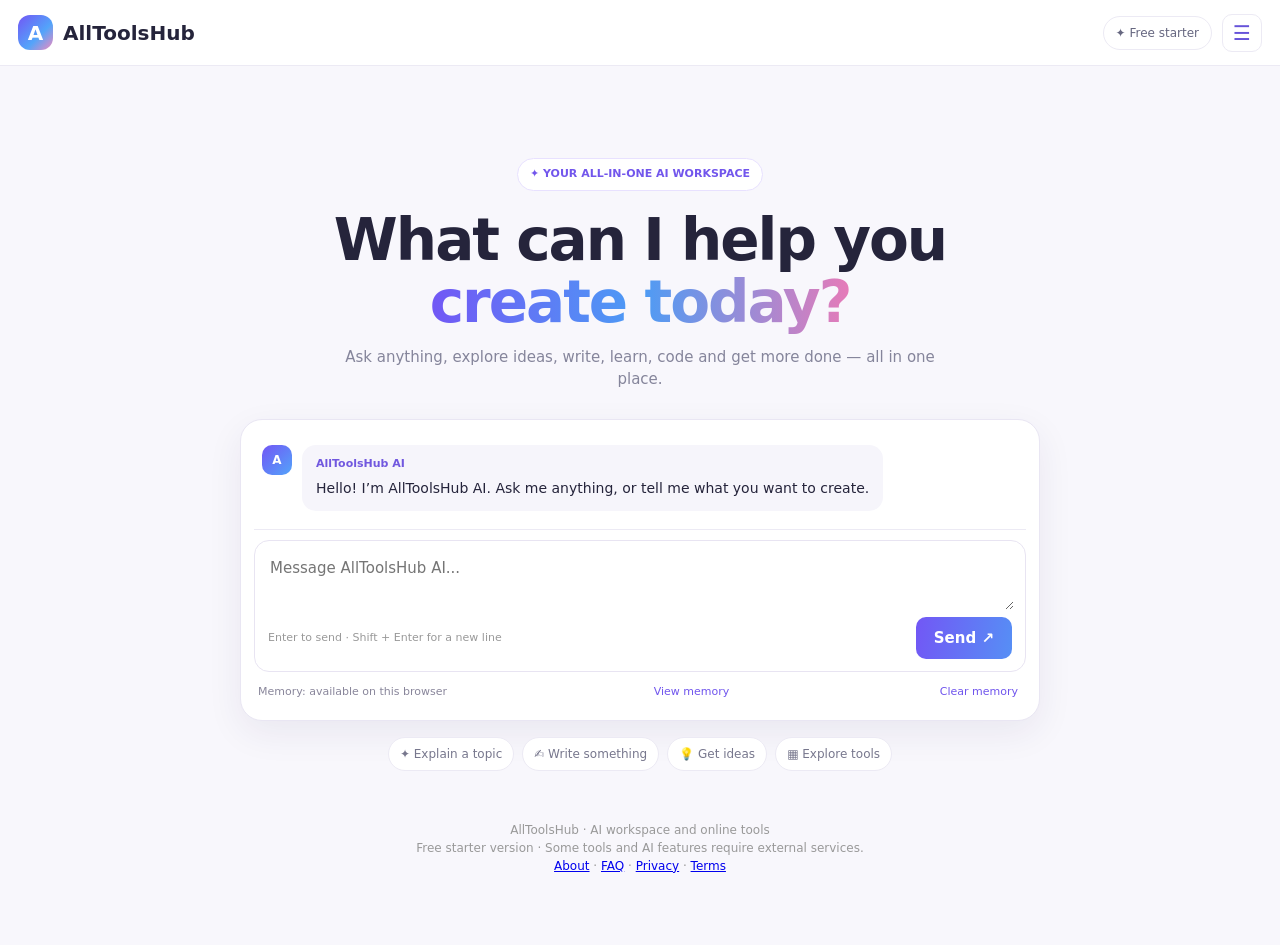
==== commit 5e13d0e4: "Persist chat history and add browser memory controls" ====
--- a/index.html
+++ b/index.html
@@ -1,18 +1,29 @@
 <!doctype html>
 <html lang="en"><head><meta charset="utf-8"><meta name="viewport" content="width=device-width,initial-scale=1"><meta name="description" content="AllToolsHub brings AI chat and useful online tools together in one colorful workspace."><meta name="theme-color" content="#f8f7ff"><title>AllToolsHub — AI for Everything</title>
 <style>
-:root{--bg:#f8f7fc;--ink:#25243b;--muted:#85859b;--line:#eceaf4;--purple:#7657f5}*{box-sizing:border-box}body{margin:0;background:var(--bg);color:var(--ink);font:15px/1.5 Inter,system-ui,sans-serif}button,input,textarea{font:inherit}button{cursor:pointer}.top{height:66px;display:flex;align-items:center;justify-content:space-between;padding:0 18px;background:#fff;border-bottom:1px solid var(--line);position:sticky;top:0;z-index:5}.brand{display:flex;align-items:center;gap:10px;font-weight:850;font-size:20px}.logo{width:35px;height:35px;border-radius:12px;display:grid;place-items:center;color:white;background:linear-gradient(135deg,#7256f5,#53a4fa 60%,#f18abe)}.hamb{border:1px solid var(--line);background:white;color:#6653d9;border-radius:10px;width:40px;height:38px;font-size:20px}.pill{border:1px solid var(--line);background:white;color:#666780;border-radius:99px;padding:7px 12px;font-size:12px}.wrap{max-width:1000px;margin:auto;padding:20px 16px 70px}.hero{text-align:center;margin:8vh auto 0;max-width:800px}.eyebrow{display:inline-block;background:white;border:1px solid #e8e1ff;border-radius:99px;padding:7px 12px;color:#7256ec;font-size:11px;font-weight:800}.hero h1{font-size:clamp(34px,6vw,58px);line-height:1.08;letter-spacing:-2px;margin:18px 0 12px}.grad{background:linear-gradient(90deg,#7257f5,#4c9cf5,#e67bb8);background-clip:text;color:transparent}.lead{color:var(--muted);max-width:590px;margin:0 auto 28px}.chat{background:#fff;border:1px solid #e9e6f3;border-radius:22px;padding:15px;box-shadow:0 12px 36px #30215c12;text-align:left}.chat textarea{border:0;outline:0;resize:vertical;width:100%;min-height:86px;padding:7px;color:var(--ink)}.chatfoot{display:flex;justify-content:space-between;align-items:center;gap:8px}.hint{font-size:11px;color:#999}.send,.action{border:0;background:linear-gradient(100deg,#7257f5,#568ff5);color:white;border-radius:10px;padding:10px 18px;font-weight:750}.send:disabled{opacity:.6}.suggest{display:flex;justify-content:center;flex-wrap:wrap;gap:8px;margin-top:16px}.suggest button,.small{border:1px solid var(--line);background:#fff;color:#77778d;border-radius:99px;padding:7px 11px;font-size:12px}.chat-history{display:flex;flex-direction:column;gap:16px;max-height:440px;overflow-y:auto;padding:12px 8px 18px;margin-bottom:10px;border-bottom:1px solid var(--line);scroll-behavior:smooth}.message-row{display:flex;align-items:flex-start;gap:10px;text-align:left}.assistant-row{justify-content:flex-start}.user-row{justify-content:flex-end}.avatar{width:30px;height:30px;flex:0 0 30px;display:grid;place-items:center;border-radius:10px;background:linear-gradient(135deg,#7256f5,#53a4fa);color:#fff;font-size:12px;font-weight:800}.user-row .avatar{background:#ece8ff;color:#6c52dc;order:2}.message-content{max-width:min(82%,680px);padding:11px 14px;border-radius:14px;background:#f6f5fb;color:var(--ink);white-space:pre-wrap;overflow-wrap:anywhere}.user-row .message-content{background:#eeeaff}.message-content b{display:block;font-size:11px;color:#7158df;margin-bottom:5px}.message-content p{margin:0;color:var(--ink);font-size:14px;line-height:1.65;white-space:pre-wrap}.message-content .typing{color:#77778d;font-style:italic}.composer{border:1px solid #e8e4f2;border-radius:15px;padding:9px 11px 10px;background:#fff}.chat .composer textarea{min-height:60px;max-height:180px;resize:vertical;padding:7px 4px}.chat .chatfoot{padding:0 2px 2px}.chat{padding:13px}.send:disabled{cursor:wait}.message-error{color:#a43d54!important}..shade{display:none;position:fixed;inset:0;background:#17142b66;z-index:9}.drawer{display:none;position:fixed;z-index:10;left:12px;top:76px;width:min(360px,calc(100vw - 24px));max-height:calc(100vh - 90px);overflow:auto;background:white;border:1px solid var(--line);border-radius:17px;padding:14px;box-shadow:0 20px 60px #21164a30}.drawer.open,.shade.open{display:block}.drawerHead{display:flex;justify-content:space-between;align-items:center;padding:5px 3px 12px;border-bottom:1px solid var(--line)}.drawerHead button{border:0;background:#f4f2fb;border-radius:8px;padding:6px 10px}.menuLabel{font-size:10px;letter-spacing:1px;font-weight:800;color:#9a99aa;margin:14px 5px 6px}.menuLink{display:block;width:100%;border:0;background:transparent;text-align:left;padding:9px 10px;border-radius:9px;color:#55566d;font-size:13px}.menuLink:hover{background:#f2efff;color:#7055ed}.section{margin:55px auto 0}.section h2{font-size:20px;margin:0}.section p{color:var(--muted);font-size:13px}.head{display:flex;align-items:center;justify-content:space-between;gap:12px;flex-wrap:wrap}.search{width:min(340px,100%);padding:10px 13px;border:1px solid var(--line);border-radius:11px;background:white}.grid{display:grid;grid-template-columns:repeat(3,minmax(0,1fr));gap:12px;margin-top:16px}.tool{background:white;border:1px solid var(--line);border-radius:14px;padding:14px}.tool b{font-size:14px}.tool small{display:block;color:var(--muted);margin-top:4px}.panel{display:none;background:white;border:1px solid var(--line);border-radius:16px;padding:18px;margin-top:16px;max-width:700px}.panel input,.panel textarea{width:100%;border:1px solid var(--line);border-radius:9px;padding:10px;margin:7px 0}.result{background:#f5f3ff;border-radius:9px;padding:11px;margin-top:10px;overflow-wrap:anywhere}.foot{margin-top:50px;text-align:center;color:#999;font-size:12px}@media(max-width:650px){.grid{grid-template-columns:repeat(2,minmax(0,1fr))}.hero{margin-top:5vh}.hero h1{letter-spacing:-1.2px}.chat{padding:11px}.top{padding:0 12px}}
+:root{--bg:#f8f7fc;--ink:#25243b;--muted:#85859b;--line:#eceaf4;--purple:#7657f5}*{box-sizing:border-box}body{margin:0;background:var(--bg);color:var(--ink);font:15px/1.5 Inter,system-ui,sans-serif}button,input,textarea{font:inherit}button{cursor:pointer}.top{height:66px;display:flex;align-items:center;justify-content:space-between;padding:0 18px;background:#fff;border-bottom:1px solid var(--line);position:sticky;top:0;z-index:5}.brand{display:flex;align-items:center;gap:10px;font-weight:850;font-size:20px}.logo{width:35px;height:35px;border-radius:12px;display:grid;place-items:center;color:white;background:linear-gradient(135deg,#7256f5,#53a4fa 60%,#f18abe)}.hamb{border:1px solid var(--line);background:white;color:#6653d9;border-radius:10px;width:40px;height:38px;font-size:20px}.pill{border:1px solid var(--line);background:white;color:#666780;border-radius:99px;padding:7px 12px;font-size:12px}.wrap{max-width:1000px;margin:auto;padding:20px 16px 70px}.hero{text-align:center;margin:8vh auto 0;max-width:800px}.eyebrow{display:inline-block;background:white;border:1px solid #e8e1ff;border-radius:99px;padding:7px 12px;color:#7256ec;font-size:11px;font-weight:800}.hero h1{font-size:clamp(34px,6vw,58px);line-height:1.08;letter-spacing:-2px;margin:18px 0 12px}.grad{background:linear-gradient(90deg,#7257f5,#4c9cf5,#e67bb8);background-clip:text;color:transparent}.lead{color:var(--muted);max-width:590px;margin:0 auto 28px}.chat{background:#fff;border:1px solid #e9e6f3;border-radius:22px;padding:15px;box-shadow:0 12px 36px #30215c12;text-align:left}.chat textarea{border:0;outline:0;resize:vertical;width:100%;min-height:86px;padding:7px;color:var(--ink)}.chatfoot{display:flex;justify-content:space-between;align-items:center;gap:8px}.hint{font-size:11px;color:#999}.send,.action{border:0;background:linear-gradient(100deg,#7257f5,#568ff5);color:white;border-radius:10px;padding:10px 18px;font-weight:750}.send:disabled{opacity:.6}.suggest{display:flex;justify-content:center;flex-wrap:wrap;gap:8px;margin-top:16px}.suggest button,.small{border:1px solid var(--line);background:#fff;color:#77778d;border-radius:99px;padding:7px 11px;font-size:12px}.chat-history{display:flex;flex-direction:column;gap:16px;max-height:440px;overflow-y:auto;padding:12px 8px 18px;margin-bottom:10px;border-bottom:1px solid var(--line);scroll-behavior:smooth}.message-row{display:flex;align-items:flex-start;gap:10px;text-align:left}.assistant-row{justify-content:flex-start}.user-row{justify-content:flex-end}.avatar{width:30px;height:30px;flex:0 0 30px;display:grid;place-items:center;border-radius:10px;background:linear-gradient(135deg,#7256f5,#53a4fa);color:#fff;font-size:12px;font-weight:800}.user-row .avatar{background:#ece8ff;color:#6c52dc;order:2}.message-content{max-width:min(82%,680px);padding:11px 14px;border-radius:14px;background:#f6f5fb;color:var(--ink);white-space:pre-wrap;overflow-wrap:anywhere}.user-row .message-content{background:#eeeaff}.message-content b{display:block;font-size:11px;color:#7158df;margin-bottom:5px}.message-content p{margin:0;color:var(--ink);font-size:14px;line-height:1.65;white-space:pre-wrap}.message-content .typing{color:#77778d;font-style:italic}.composer{border:1px solid #e8e4f2;border-radius:15px;padding:9px 11px 10px;background:#fff}.chat .composer textarea{min-height:60px;max-height:180px;resize:vertical;padding:7px 4px}.chat .chatfoot{padding:0 2px 2px}.chat{padding:13px}.send:disabled{cursor:wait}.message-error{color:#a43d54!important}.memory-bar{display:flex;align-items:center;justify-content:space-between;gap:8px;padding:8px 4px 2px;color:#89869b;font-size:11px}.memory-bar button{border:0;background:transparent;color:#7055ed;font-size:11px;padding:4px}..shade{display:none;position:fixed;inset:0;background:#17142b66;z-index:9}.drawer{display:none;position:fixed;z-index:10;left:12px;top:76px;width:min(360px,calc(100vw - 24px));max-height:calc(100vh - 90px);overflow:auto;background:white;border:1px solid var(--line);border-radius:17px;padding:14px;box-shadow:0 20px 60px #21164a30}.drawer.open,.shade.open{display:block}.drawerHead{display:flex;justify-content:space-between;align-items:center;padding:5px 3px 12px;border-bottom:1px solid var(--line)}.drawerHead button{border:0;background:#f4f2fb;border-radius:8px;padding:6px 10px}.menuLabel{font-size:10px;letter-spacing:1px;font-weight:800;color:#9a99aa;margin:14px 5px 6px}.menuLink{display:block;width:100%;border:0;background:transparent;text-align:left;padding:9px 10px;border-radius:9px;color:#55566d;font-size:13px}.menuLink:hover{background:#f2efff;color:#7055ed}.section{margin:55px auto 0}.section h2{font-size:20px;margin:0}.section p{color:var(--muted);font-size:13px}.head{display:flex;align-items:center;justify-content:space-between;gap:12px;flex-wrap:wrap}.search{width:min(340px,100%);padding:10px 13px;border:1px solid var(--line);border-radius:11px;background:white}.grid{display:grid;grid-template-columns:repeat(3,minmax(0,1fr));gap:12px;margin-top:16px}.tool{background:white;border:1px solid var(--line);border-radius:14px;padding:14px}.tool b{font-size:14px}.tool small{display:block;color:var(--muted);margin-top:4px}.panel{display:none;background:white;border:1px solid var(--line);border-radius:16px;padding:18px;margin-top:16px;max-width:700px}.panel input,.panel textarea{width:100%;border:1px solid var(--line);border-radius:9px;padding:10px;margin:7px 0}.result{background:#f5f3ff;border-radius:9px;padding:11px;margin-top:10px;overflow-wrap:anywhere}.foot{margin-top:50px;text-align:center;color:#999;font-size:12px}@media(max-width:650px){.grid{grid-template-columns:repeat(2,minmax(0,1fr))}.hero{margin-top:5vh}.hero h1{letter-spacing:-1.2px}.chat{padding:11px}.top{padding:0 12px}}
 </style><link rel="canonical" href="https://alltoolshub-pi.vercel.app/"><meta name="robots" content="index,follow,max-image-preview:large"><meta name="keywords" content="free online tools, text tools, image tools, PDF tools, calculators, AllToolsHub"><meta property="og:type" content="website"><meta property="og:title" content="AllToolsHub — Free Online Tools & AI Workspace"><meta property="og:description" content="Explore useful free online tools for text, images, documents, calculations and everyday tasks."><meta property="og:url" content="https://alltoolshub-pi.vercel.app/"><meta name="twitter:card" content="summary"><meta name="twitter:title" content="AllToolsHub — Free Online Tools"><meta name="twitter:description" content="Free browser-based tools for everyday work."></head><body>
 <header class="top"><div class="brand"><span class="logo">A</span>AllToolsHub</div><div style="display:flex;align-items:center;gap:10px"><span class="pill">✦ Free starter</span><button class="hamb" aria-label="Open menu" onclick="toggleMenu()">☰</button></div></header>
 <div class="shade" id="shade" onclick="toggleMenu(false)"></div><nav class="drawer" id="drawer"><div class="drawerHead"><b>AllToolsHub Menu</b><button onclick="toggleMenu(false)">✕</button></div><button class="menuLink" onclick="home()">⌂ &nbsp; Home / AI Chat</button><button class="menuLink" onclick="showTools()">▦ &nbsp; Explore all tools</button><div class="menuLabel">AI WORKSPACES & CATEGORIES</div><div id="categoryMenu"></div><div class="menuLabel">POPULAR TOOLS</div><div id="popularMenu"></div></nav>
-<main class="wrap"><section class="hero" id="homeView"><span class="eyebrow">✦ YOUR ALL-IN-ONE AI WORKSPACE</span><h1>What can I help you <span class="grad">create today?</span></h1><p class="lead">Ask anything, explore ideas, write, learn, code and get more done — all in one place.</p><div class="chat"><div class="chat-history" id="chatHistory" aria-live="polite"><div class="message-row assistant-row"><div class="avatar">A</div><div class="message-content"><b>AllToolsHub AI</b><p>Hello! I’m AllToolsHub AI. Ask me anything, or tell me what you want to create.</p></div></div></div><div class="composer"><textarea id="message" placeholder="Message AllToolsHub AI..."></textarea><div class="chatfoot"><span class="hint">Enter to send · Shift + Enter for a new line</span><button class="send" id="sendBtn" onclick="sendMessage()">Send ↗</button></div></div></div><div class="suggest"><button onclick="ask('Explain a difficult topic in simple words')">✦ Explain a topic</button><button onclick="ask('Help me write a professional email')">✍️ Write something</button><button onclick="ask('Give me creative project ideas')">💡 Get ideas</button><button onclick="showTools()">▦ Explore tools</button></div></section>
+<main class="wrap"><section class="hero" id="homeView"><span class="eyebrow">✦ YOUR ALL-IN-ONE AI WORKSPACE</span><h1>What can I help you <span class="grad">create today?</span></h1><p class="lead">Ask anything, explore ideas, write, learn, code and get more done — all in one place.</p><div class="chat"><div class="chat-history" id="chatHistory" aria-live="polite"><div class="message-row assistant-row"><div class="avatar">A</div><div class="message-content"><b>AllToolsHub AI</b><p>Hello! I’m AllToolsHub AI. Ask me anything, or tell me what you want to create.</p></div></div></div><div class="composer"><textarea id="message" placeholder="Message AllToolsHub AI..."></textarea><div class="chatfoot"><span class="hint">Enter to send · Shift + Enter for a new line</span><button class="send" id="sendBtn" onclick="sendMessage()">Send ↗</button></div></div><div class="memory-bar"><span id="memoryStatus">Memory is saved on this browser</span><button type="button" onclick="showMemory()">View memory</button><button type="button" onclick="clearMemory()">Clear memory</button></div></div><div class="suggest"><button onclick="ask('Explain a difficult topic in simple words')">✦ Explain a topic</button><button onclick="ask('Help me write a professional email')">✍️ Write something</button><button onclick="ask('Give me creative project ideas')">💡 Get ideas</button><button onclick="showTools()">▦ Explore tools</button></div></section>
 <section class="section" id="toolsView" style="display:none"><div class="head"><div><h2>Explore All Tools</h2><p>Find a tool for your everyday tasks.</p></div><input class="search" id="toolSearch" placeholder="Search tools..." oninput="renderTools()"></div><div class="grid" id="toolGrid"></div><div class="panel" id="toolPanel"></div></section><footer class="foot">AllToolsHub · AI workspace and online tools<br>Free starter version · Some tools and AI features require external services.<br><a href="/about.html">About</a> · <a href="/faq.html">FAQ</a> · <a href="/privacy.html">Privacy</a> · <a href="/terms.html">Terms</a></footer></main>
 <script>
 const categories=['AI Chat & Assistants','AI Writing','Research & Learning','Image & Design','Coding','Documents & PDF','Business & Marketing','Video & Audio','Text Tools','Calculators','File Tools','Everyday Utilities'];
 const tools=['Word Counter','Character Counter','Percentage Calculator','QR Code Generator','Image Resizer','Image Compressor','PDF Merger','JSON Formatter','JSON Validator','Case Converter','Slug Generator','Base64 Encoder','Base64 Decoder','URL Encoder','Random Number Generator','Color Converter','Text Reverser','Remove Extra Spaces','AI Text Summarizer','AI Translator','AI Email Writer','AI Blog Outline','AI Caption Generator','AI Grammar Checker','AI Research Helper','AI Study Planner','AI Code Helper','Markdown Previewer','PDF Splitter','PDF to Text','Image to PDF','Unit Converter','Password Generator','Typing Speed Test','Text Diff Checker','CSS Minifier','JavaScript Minifier','Regex Tester','Meta Tag Generator','Hashtag Generator','Social Bio Generator','Product Description Writer','Resume Bullet Writer','Cover Letter Helper','Meeting Notes Formatter','Prompt Generator','Idea Generator','Flashcard Maker','Quiz Generator','Citation Formatter','Reading Time Calculator','Image Cropper','Image Format Converter','HEX to RGB','RGB to HEX','Gradient Generator','Color Palette Generator','Text to Speech','Speech to Text','Video Script Writer','Content Calendar','Invoice Template','Profit Calculator','Discount Calculator','Loan Calculator','Age Calculator','Date Difference Calculator','Tip Calculator','Compound Interest Calculator','PDF Page Counter','Text Cleaner','Duplicate Line Remover','Line Sorter','Number Formatter','Roman Numeral Converter','Binary Converter','Decimal Converter','URL Parser','UTM Builder','Open Graph Preview','FAQ Generator','Brand Name Ideas','Product Name Ideas','CSV Viewer','File Size Converter','Time Zone Helper','YouTube Title Ideas','Video Thumbnail Maker','Audio Trimmer','Privacy Policy Draft','Terms Draft','Tip Splitter','Text Case Converter','Word Frequency Counter','Image Compressor Pro','AI Prompt Improver','AI Story Writer','AI Lesson Planner','AI Presentation Outline','AI Chat Assistant','AI Resume Helper','AI SEO Description'];
 const working=new Set(['Word Counter','Character Counter','Percentage Calculator','QR Code Generator','Image Resizer','Image Compressor','PDF Merger','Case Converter','Slug Generator','Base64 Encoder','Base64 Decoder','URL Encoder','Random Number Generator','Color Converter','Text Reverser','Remove Extra Spaces','JSON Formatter','JSON Validator','Discount Calculator','Tip Calculator','Tip Splitter','Age Calculator','Date Difference Calculator','Reading Time Calculator','Word Frequency Counter','Duplicate Line Remover','Line Sorter','Number Formatter','Unit Converter','HEX to RGB','RGB to HEX','Profit Calculator','Password Generator','Typing Speed Test','Text Cleaner','Markdown Previewer','Text Diff Checker','CSS Minifier','JavaScript Minifier','Regex Tester','Meta Tag Generator','Hashtag Generator','Social Bio Generator','Product Description Writer','Resume Bullet Writer','Cover Letter Helper','Meeting Notes Formatter','Prompt Generator','Idea Generator','Flashcard Maker','Quiz Generator','Citation Formatter','Roman Numeral Converter','Binary Converter','Decimal Converter','URL Parser','UTM Builder','Open Graph Preview','FAQ Generator','Brand Name Ideas','Product Name Ideas','CSV Viewer','File Size Converter','Privacy Policy Draft','Terms Draft','Text Case Converter']);
-let chatMessages=[{role:'assistant',content:'Hello! I’m AllToolsHub AI. Ask me anything, or tell me what you want to create.'}];
+const GREETING='Hello! I’m AllToolsHub AI. Ask me anything, or tell me what you want to create.';
+const CHAT_KEY='alltoolshub_chat_v2', MEMORY_KEY='alltoolshub_memory_v1';
+let chatMessages=(()=>{try{const v=JSON.parse(localStorage.getItem(CHAT_KEY)||'[]');return Array.isArray(v)&&v.length?v:[{role:'assistant',content:GREETING}]}catch{return [{role:'assistant',content:GREETING}]}})();
+let userMemory=(()=>{try{return localStorage.getItem(MEMORY_KEY)||''}catch{return ''}})();
+function saveChat(){try{localStorage.setItem(CHAT_KEY,JSON.stringify(chatMessages.slice(-60)))}catch{}}
+function saveMemory(){try{localStorage.setItem(MEMORY_KEY,userMemory)}catch{}}
+function showMemory(){alert(userMemory?'Saved memory:\\n\\n'+userMemory:'No saved memory yet. Type “মনে রাখো: ...” or “Remember: ...” in chat to save something.')}
+function clearMemory(){if(!confirm('Clear saved memory on this browser?'))return;userMemory='';saveMemory();document.getElementById('memoryStatus').textContent='Memory: empty'}
+function restoreChat(){const box=document.getElementById('chatHistory');box.innerHTML='';chatMessages.forEach(m=>addMessage(m.role,m.content));document.getElementById('memoryStatus').textContent=userMemory?'Memory: saved on this browser':'Memory: available on this browser'}
 function addMessage(role,content,extraClass=''){const history=document.getElementById('chatHistory');const row=document.createElement('div');row.className='message-row '+(role==='user'?'user-row':'assistant-row');const avatar=document.createElement('div');avatar.className='avatar';avatar.textContent=role==='user'?'Y':'A';const body=document.createElement('div');body.className='message-content';if(extraClass)body.classList.add(extraClass);const name=document.createElement('b');name.textContent=role==='user'?'You':'AllToolsHub AI';const text=document.createElement('p');text.textContent=content;body.append(name,text);row.append(avatar,body);history.append(row);history.scrollTop=history.scrollHeight;return text}
-async function sendMessage(){const el=document.getElementById('message'),btn=document.getElementById('sendBtn'),s=el.value.trim();if(!s||btn.disabled)return;chatMessages.push({role:'user',content:s});addMessage('user',s);el.value='';btn.disabled=true;btn.textContent='Thinking…';const pending=addMessage('assistant','Thinking…');pending.classList.add('typing');try{const res=await fetch('/api/chat',{method:'POST',headers:{'Content-Type':'application/json'},body:JSON.stringify({messages:chatMessages.filter(m=>m.role!=='assistant'||m.content!=='Hello! I’m AllToolsHub AI. Ask me anything, or tell me what you want to create.').slice(-12)})}),data=await res.json().catch(()=>({}));if(!res.ok)throw Error(data.error||'AI request failed ('+res.status+')');if(typeof data.reply!=='string'||!data.reply.trim())throw Error('AI returned no text');pending.classList.remove('typing');pending.textContent=data.reply;chatMessages.push({role:'assistant',content:data.reply});}catch(e){chatMessages.pop();pending.classList.remove('typing');pending.classList.add('message-error');pending.textContent='I could not connect: '+((e&&e.message)||'The AI service is temporarily unavailable.');}finally{btn.disabled=false;btn.textContent='Send ↗';el.focus()}}
-document.getElementById('message').addEventListener('keydown',e=>{if(e.key==='Enter'&&!e.shiftKey){e.preventDefault();sendMessage()}});renderTools();
+async function sendMessage(){const el=document.getElementById('message'),btn=document.getElementById('sendBtn'),s=el.value.trim();if(!s||btn.disabled)return;
+const match=s.match(/^(?:মনে রাখো|remember(?: this)?):\\s*(.+)$/i);
+if(match){userMemory=(userMemory+'\\n- '+match[1].trim()).trim().slice(-3500);saveMemory();document.getElementById('memoryStatus').textContent='Memory: saved';addMessage('user',s);addMessage('assistant','ঠিক আছে—এই ব্রাউজারের মেমোরিতে তথ্যটি সংরক্ষণ করেছি।');chatMessages.push({role:'user',content:s},{role:'assistant',content:'তথ্যটি সংরক্ষণ করা হয়েছে।'});saveChat();el.value='';return;}
+chatMessages.push({role:'user',content:s});saveChat();addMessage('user',s);el.value='';btn.disabled=true;btn.textContent='Thinking…';const pending=addMessage('assistant','Thinking…');pending.classList.add('typing');try{const res=await fetch('/api/chat',{method:'POST',headers:{'Content-Type':'application/json'},body:JSON.stringify({messages:chatMessages.filter(m=>m.role!=='assistant'||m.content!==GREETING).slice(-12),memory:userMemory})}),data=await res.json().catch(()=>({}));if(!res.ok)throw Error(data.error||'AI request failed ('+res.status+')');if(typeof data.reply!=='string'||!data.reply.trim())throw Error('AI returned no text');pending.classList.remove('typing');pending.textContent=data.reply;chatMessages.push({role:'assistant',content:data.reply});saveChat();}catch(e){chatMessages.pop();pending.classList.remove('typing');pending.classList.add('message-error');pending.textContent='I could not connect: '+((e&&e.message)||'The AI service is temporarily unavailable.');}finally{saveChat();btn.disabled=false;btn.textContent='Send ↗';el.focus()}}
+document.getElementById('message').addEventListener('keydown',e=>{if(e.key==='Enter'&&!e.shiftKey){e.preventDefault();sendMessage()}});restoreChat();renderTools();
 </script></body></html>
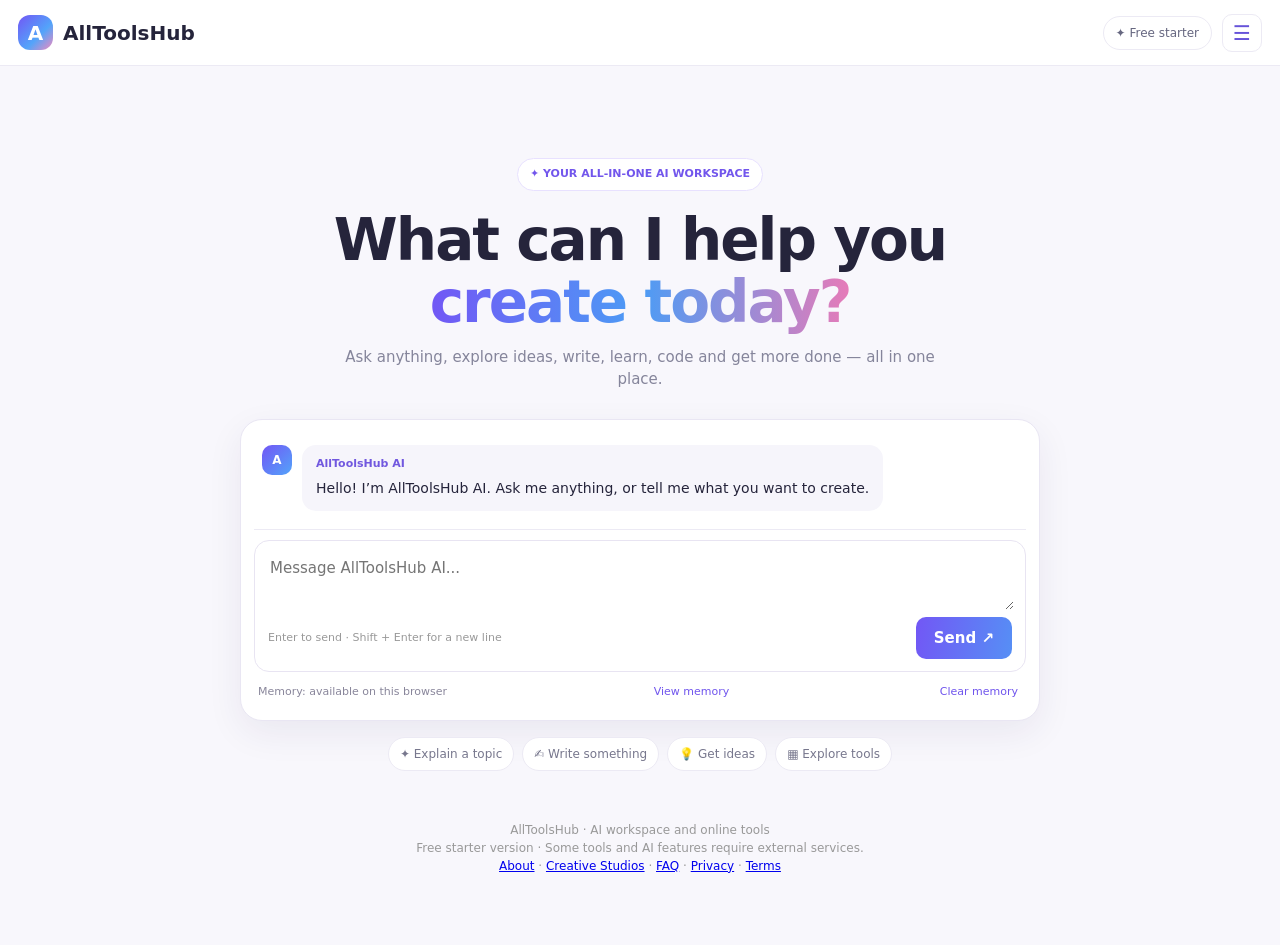
==== commit ee7656cb: "Link Creative Studios from AllToolsHub navigation" ====
--- a/index.html
+++ b/index.html
@@ -1,12 +1,12 @@
 <!doctype html>
 <html lang="en"><head><meta charset="utf-8"><meta name="viewport" content="width=device-width,initial-scale=1"><meta name="description" content="AllToolsHub brings AI chat and useful online tools together in one colorful workspace."><meta name="theme-color" content="#f8f7ff"><title>AllToolsHub — AI for Everything</title>
 <style>
-:root{--bg:#f8f7fc;--ink:#25243b;--muted:#85859b;--line:#eceaf4;--purple:#7657f5}*{box-sizing:border-box}body{margin:0;background:var(--bg);color:var(--ink);font:15px/1.5 Inter,system-ui,sans-serif}button,input,textarea{font:inherit}button{cursor:pointer}.top{height:66px;display:flex;align-items:center;justify-content:space-between;padding:0 18px;background:#fff;border-bottom:1px solid var(--line);position:sticky;top:0;z-index:5}.brand{display:flex;align-items:center;gap:10px;font-weight:850;font-size:20px}.logo{width:35px;height:35px;border-radius:12px;display:grid;place-items:center;color:white;background:linear-gradient(135deg,#7256f5,#53a4fa 60%,#f18abe)}.hamb{border:1px solid var(--line);background:white;color:#6653d9;border-radius:10px;width:40px;height:38px;font-size:20px}.pill{border:1px solid var(--line);background:white;color:#666780;border-radius:99px;padding:7px 12px;font-size:12px}.wrap{max-width:1000px;margin:auto;padding:20px 16px 70px}.hero{text-align:center;margin:8vh auto 0;max-width:800px}.eyebrow{display:inline-block;background:white;border:1px solid #e8e1ff;border-radius:99px;padding:7px 12px;color:#7256ec;font-size:11px;font-weight:800}.hero h1{font-size:clamp(34px,6vw,58px);line-height:1.08;letter-spacing:-2px;margin:18px 0 12px}.grad{background:linear-gradient(90deg,#7257f5,#4c9cf5,#e67bb8);background-clip:text;color:transparent}.lead{color:var(--muted);max-width:590px;margin:0 auto 28px}.chat{background:#fff;border:1px solid #e9e6f3;border-radius:22px;padding:15px;box-shadow:0 12px 36px #30215c12;text-align:left}.chat textarea{border:0;outline:0;resize:vertical;width:100%;min-height:86px;padding:7px;color:var(--ink)}.chatfoot{display:flex;justify-content:space-between;align-items:center;gap:8px}.hint{font-size:11px;color:#999}.send,.action{border:0;background:linear-gradient(100deg,#7257f5,#568ff5);color:white;border-radius:10px;padding:10px 18px;font-weight:750}.send:disabled{opacity:.6}.suggest{display:flex;justify-content:center;flex-wrap:wrap;gap:8px;margin-top:16px}.suggest button,.small{border:1px solid var(--line);background:#fff;color:#77778d;border-radius:99px;padding:7px 11px;font-size:12px}.chat-history{display:flex;flex-direction:column;gap:16px;max-height:440px;overflow-y:auto;padding:12px 8px 18px;margin-bottom:10px;border-bottom:1px solid var(--line);scroll-behavior:smooth}.message-row{display:flex;align-items:flex-start;gap:10px;text-align:left}.assistant-row{justify-content:flex-start}.user-row{justify-content:flex-end}.avatar{width:30px;height:30px;flex:0 0 30px;display:grid;place-items:center;border-radius:10px;background:linear-gradient(135deg,#7256f5,#53a4fa);color:#fff;font-size:12px;font-weight:800}.user-row .avatar{background:#ece8ff;color:#6c52dc;order:2}.message-content{max-width:min(82%,680px);padding:11px 14px;border-radius:14px;background:#f6f5fb;color:var(--ink);white-space:pre-wrap;overflow-wrap:anywhere}.user-row .message-content{background:#eeeaff}.message-content b{display:block;font-size:11px;color:#7158df;margin-bottom:5px}.message-content p{margin:0;color:var(--ink);font-size:14px;line-height:1.65;white-space:pre-wrap}.message-content .typing{color:#77778d;font-style:italic}.composer{border:1px solid #e8e4f2;border-radius:15px;padding:9px 11px 10px;background:#fff}.chat .composer textarea{min-height:60px;max-height:180px;resize:vertical;padding:7px 4px}.chat .chatfoot{padding:0 2px 2px}.chat{padding:13px}.send:disabled{cursor:wait}.message-error{color:#a43d54!important}.memory-bar{display:flex;align-items:center;justify-content:space-between;gap:8px;padding:8px 4px 2px;color:#89869b;font-size:11px}.memory-bar button{border:0;background:transparent;color:#7055ed;font-size:11px;padding:4px}..shade{display:none;position:fixed;inset:0;background:#17142b66;z-index:9}.drawer{display:none;position:fixed;z-index:10;left:12px;top:76px;width:min(360px,calc(100vw - 24px));max-height:calc(100vh - 90px);overflow:auto;background:white;border:1px solid var(--line);border-radius:17px;padding:14px;box-shadow:0 20px 60px #21164a30}.drawer.open,.shade.open{display:block}.drawerHead{display:flex;justify-content:space-between;align-items:center;padding:5px 3px 12px;border-bottom:1px solid var(--line)}.drawerHead button{border:0;background:#f4f2fb;border-radius:8px;padding:6px 10px}.menuLabel{font-size:10px;letter-spacing:1px;font-weight:800;color:#9a99aa;margin:14px 5px 6px}.menuLink{display:block;width:100%;border:0;background:transparent;text-align:left;padding:9px 10px;border-radius:9px;color:#55566d;font-size:13px}.menuLink:hover{background:#f2efff;color:#7055ed}.section{margin:55px auto 0}.section h2{font-size:20px;margin:0}.section p{color:var(--muted);font-size:13px}.head{display:flex;align-items:center;justify-content:space-between;gap:12px;flex-wrap:wrap}.search{width:min(340px,100%);padding:10px 13px;border:1px solid var(--line);border-radius:11px;background:white}.grid{display:grid;grid-template-columns:repeat(3,minmax(0,1fr));gap:12px;margin-top:16px}.tool{background:white;border:1px solid var(--line);border-radius:14px;padding:14px}.tool b{font-size:14px}.tool small{display:block;color:var(--muted);margin-top:4px}.panel{display:none;background:white;border:1px solid var(--line);border-radius:16px;padding:18px;margin-top:16px;max-width:700px}.panel input,.panel textarea{width:100%;border:1px solid var(--line);border-radius:9px;padding:10px;margin:7px 0}.result{background:#f5f3ff;border-radius:9px;padding:11px;margin-top:10px;overflow-wrap:anywhere}.foot{margin-top:50px;text-align:center;color:#999;font-size:12px}@media(max-width:650px){.grid{grid-template-columns:repeat(2,minmax(0,1fr))}.hero{margin-top:5vh}.hero h1{letter-spacing:-1.2px}.chat{padding:11px}.top{padding:0 12px}}
+:root{--bg:#f8f7fc;--ink:#25243b;--muted:#85859b;--line:#eceaf4;--purple:#7657f5}*{box-sizing:border-box}body{margin:0;background:var(--bg);color:var(--ink);font:15px/1.5 Inter,system-ui,sans-serif}button,input,textarea{font:inherit}button{cursor:pointer}.top{height:66px;display:flex;align-items:center;justify-content:space-between;padding:0 18px;background:#fff;border-bottom:1px solid var(--line);position:sticky;top:0;z-index:5}.brand{display:flex;align-items:center;gap:10px;font-weight:850;font-size:20px}.logo{width:35px;height:35px;border-radius:12px;display:grid;place-items:center;color:white;background:linear-gradient(135deg,#7256f5,#53a4fa 60%,#f18abe)}.hamb{border:1px solid var(--line);background:white;color:#6653d9;border-radius:10px;width:40px;height:38px;font-size:20px}.pill{border:1px solid var(--line);background:white;color:#666780;border-radius:99px;padding:7px 12px;font-size:12px}.wrap{max-width:1000px;margin:auto;padding:20px 16px 70px}.hero{text-align:center;margin:8vh auto 0;max-width:800px}.eyebrow{display:inline-block;background:white;border:1px solid #e8e1ff;border-radius:99px;padding:7px 12px;color:#7256ec;font-size:11px;font-weight:800}.hero h1{font-size:clamp(34px,6vw,58px);line-height:1.08;letter-spacing:-2px;margin:18px 0 12px}.grad{background:linear-gradient(90deg,#7257f5,#4c9cf5,#e67bb8);background-clip:text;color:transparent}.lead{color:var(--muted);max-width:590px;margin:0 auto 28px}.chat{background:#fff;border:1px solid #e9e6f3;border-radius:22px;padding:15px;box-shadow:0 12px 36px #30215c12;text-align:left}.chat textarea{border:0;outline:0;resize:vertical;width:100%;min-height:86px;padding:7px;color:var(--ink)}.chatfoot{display:flex;justify-content:space-between;align-items:center;gap:8px}.hint{font-size:11px;color:#999}.send,.action{border:0;background:linear-gradient(100deg,#7257f5,#568ff5);color:white;border-radius:10px;padding:10px 18px;font-weight:750}.send:disabled{opacity:.6}.suggest{display:flex;justify-content:center;flex-wrap:wrap;gap:8px;margin-top:16px}.suggest button,.small{border:1px solid var(--line);background:#fff;color:#77778d;border-radius:99px;padding:7px 11px;font-size:12px}.chat-history{display:flex;flex-direction:column;gap:16px;max-height:440px;overflow-y:auto;padding:12px 8px 18px;margin-bottom:10px;border-bottom:1px solid var(--line);scroll-behavior:smooth}.message-row{display:flex;align-items:flex-start;gap:10px;text-align:left}.assistant-row{justify-content:flex-start}.user-row{justify-content:flex-end}.avatar{width:30px;height:30px;flex:0 0 30px;display:grid;place-items:center;border-radius:10px;background:linear-gradient(135deg,#7256f5,#53a4fa);color:#fff;font-size:12px;font-weight:800}.user-row .avatar{background:#ece8ff;color:#6c52dc;order:2}.message-content{max-width:min(82%,680px);padding:11px 14px;border-radius:14px;background:#f6f5fb;color:var(--ink);white-space:pre-wrap;overflow-wrap:anywhere}.user-row .message-content{background:#eeeaff}.message-content b{display:block;font-size:11px;color:#7158df;margin-bottom:5px}.message-content p{margin:0;color:var(--ink);font-size:14px;line-height:1.65;white-space:pre-wrap}.message-content .typing{color:#77778d;font-style:italic}.composer{border:1px solid #e8e4f2;border-radius:15px;padding:9px 11px 10px;background:#fff}.chat .composer textarea{min-height:60px;max-height:180px;resize:vertical;padding:7px 4px}.chat .chatfoot{padding:0 2px 2px}.chat{padding:13px}.send:disabled{cursor:wait}.message-error{color:#a43d54!important}.memory-bar{display:flex;align-items:center;justify-content:space-between;gap:8px;padding:8px 4px 2px;color:#89869b;font-size:11px}.memory-bar button{border:0;background:transparent;color:#7055ed;font-size:11px;padding:4px}.shade{display:none;position:fixed;inset:0;background:#17142b66;z-index:9}.drawer{display:none;position:fixed;z-index:10;left:12px;top:76px;width:min(360px,calc(100vw - 24px));max-height:calc(100vh - 90px);overflow:auto;background:white;border:1px solid var(--line);border-radius:17px;padding:14px;box-shadow:0 20px 60px #21164a30}.drawer.open,.shade.open{display:block}.drawerHead{display:flex;justify-content:space-between;align-items:center;padding:5px 3px 12px;border-bottom:1px solid var(--line)}.drawerHead button{border:0;background:#f4f2fb;border-radius:8px;padding:6px 10px}.menuLabel{font-size:10px;letter-spacing:1px;font-weight:800;color:#9a99aa;margin:14px 5px 6px}.menuLink{display:block;width:100%;border:0;background:transparent;text-align:left;padding:9px 10px;border-radius:9px;color:#55566d;font-size:13px}.menuLink:hover{background:#f2efff;color:#7055ed}.section{margin:55px auto 0}.section h2{font-size:20px;margin:0}.section p{color:var(--muted);font-size:13px}.head{display:flex;align-items:center;justify-content:space-between;gap:12px;flex-wrap:wrap}.search{width:min(340px,100%);padding:10px 13px;border:1px solid var(--line);border-radius:11px;background:white}.grid{display:grid;grid-template-columns:repeat(3,minmax(0,1fr));gap:12px;margin-top:16px}.tool{background:white;border:1px solid var(--line);border-radius:14px;padding:14px}.tool b{font-size:14px}.tool small{display:block;color:var(--muted);margin-top:4px}.panel{display:none;background:white;border:1px solid var(--line);border-radius:16px;padding:18px;margin-top:16px;max-width:700px}.panel input,.panel textarea{width:100%;border:1px solid var(--line);border-radius:9px;padding:10px;margin:7px 0}.result{background:#f5f3ff;border-radius:9px;padding:11px;margin-top:10px;overflow-wrap:anywhere}.foot{margin-top:50px;text-align:center;color:#999;font-size:12px}@media(max-width:650px){.grid{grid-template-columns:repeat(2,minmax(0,1fr))}.hero{margin-top:5vh}.hero h1{letter-spacing:-1.2px}.chat{padding:11px}.top{padding:0 12px}}
 </style><link rel="canonical" href="https://alltoolshub-pi.vercel.app/"><meta name="robots" content="index,follow,max-image-preview:large"><meta name="keywords" content="free online tools, text tools, image tools, PDF tools, calculators, AllToolsHub"><meta property="og:type" content="website"><meta property="og:title" content="AllToolsHub — Free Online Tools & AI Workspace"><meta property="og:description" content="Explore useful free online tools for text, images, documents, calculations and everyday tasks."><meta property="og:url" content="https://alltoolshub-pi.vercel.app/"><meta name="twitter:card" content="summary"><meta name="twitter:title" content="AllToolsHub — Free Online Tools"><meta name="twitter:description" content="Free browser-based tools for everyday work."></head><body>
 <header class="top"><div class="brand"><span class="logo">A</span>AllToolsHub</div><div style="display:flex;align-items:center;gap:10px"><span class="pill">✦ Free starter</span><button class="hamb" aria-label="Open menu" onclick="toggleMenu()">☰</button></div></header>
-<div class="shade" id="shade" onclick="toggleMenu(false)"></div><nav class="drawer" id="drawer"><div class="drawerHead"><b>AllToolsHub Menu</b><button onclick="toggleMenu(false)">✕</button></div><button class="menuLink" onclick="home()">⌂ &nbsp; Home / AI Chat</button><button class="menuLink" onclick="showTools()">▦ &nbsp; Explore all tools</button><div class="menuLabel">AI WORKSPACES & CATEGORIES</div><div id="categoryMenu"></div><div class="menuLabel">POPULAR TOOLS</div><div id="popularMenu"></div></nav>
+<div class="shade" id="shade" onclick="toggleMenu(false)"></div><nav class="drawer" id="drawer"><div class="drawerHead"><b>AllToolsHub Menu</b><button onclick="toggleMenu(false)">✕</button></div><button class="menuLink" onclick="home()">⌂ &nbsp; Home / AI Chat</button><a class="menuLink" href="/studios.html">✦ &nbsp; Creative Studios — Image / Video / Voice</a><button class="menuLink" onclick="showTools()">▦ &nbsp; Explore all tools</button><div class="menuLabel">AI WORKSPACES & CATEGORIES</div><div id="categoryMenu"></div><div class="menuLabel">POPULAR TOOLS</div><div id="popularMenu"></div></nav>
 <main class="wrap"><section class="hero" id="homeView"><span class="eyebrow">✦ YOUR ALL-IN-ONE AI WORKSPACE</span><h1>What can I help you <span class="grad">create today?</span></h1><p class="lead">Ask anything, explore ideas, write, learn, code and get more done — all in one place.</p><div class="chat"><div class="chat-history" id="chatHistory" aria-live="polite"><div class="message-row assistant-row"><div class="avatar">A</div><div class="message-content"><b>AllToolsHub AI</b><p>Hello! I’m AllToolsHub AI. Ask me anything, or tell me what you want to create.</p></div></div></div><div class="composer"><textarea id="message" placeholder="Message AllToolsHub AI..."></textarea><div class="chatfoot"><span class="hint">Enter to send · Shift + Enter for a new line</span><button class="send" id="sendBtn" onclick="sendMessage()">Send ↗</button></div></div><div class="memory-bar"><span id="memoryStatus">Memory is saved on this browser</span><button type="button" onclick="showMemory()">View memory</button><button type="button" onclick="clearMemory()">Clear memory</button></div></div><div class="suggest"><button onclick="ask('Explain a difficult topic in simple words')">✦ Explain a topic</button><button onclick="ask('Help me write a professional email')">✍️ Write something</button><button onclick="ask('Give me creative project ideas')">💡 Get ideas</button><button onclick="showTools()">▦ Explore tools</button></div></section>
-<section class="section" id="toolsView" style="display:none"><div class="head"><div><h2>Explore All Tools</h2><p>Find a tool for your everyday tasks.</p></div><input class="search" id="toolSearch" placeholder="Search tools..." oninput="renderTools()"></div><div class="grid" id="toolGrid"></div><div class="panel" id="toolPanel"></div></section><footer class="foot">AllToolsHub · AI workspace and online tools<br>Free starter version · Some tools and AI features require external services.<br><a href="/about.html">About</a> · <a href="/faq.html">FAQ</a> · <a href="/privacy.html">Privacy</a> · <a href="/terms.html">Terms</a></footer></main>
+<section class="section" id="toolsView" style="display:none"><div class="head"><div><h2>Explore All Tools</h2><p>Find a tool for your everyday tasks.</p></div><input class="search" id="toolSearch" placeholder="Search tools..." oninput="renderTools()"></div><div class="grid" id="toolGrid"></div><div class="panel" id="toolPanel"></div></section><footer class="foot">AllToolsHub · AI workspace and online tools<br>Free starter version · Some tools and AI features require external services.<br><a href="/about.html">About</a> · <a href="/studios.html">Creative Studios</a> · <a href="/faq.html">FAQ</a> · <a href="/privacy.html">Privacy</a> · <a href="/terms.html">Terms</a></footer></main>
 <script>
 const categories=['AI Chat & Assistants','AI Writing','Research & Learning','Image & Design','Coding','Documents & PDF','Business & Marketing','Video & Audio','Text Tools','Calculators','File Tools','Everyday Utilities'];
 const tools=['Word Counter','Character Counter','Percentage Calculator','QR Code Generator','Image Resizer','Image Compressor','PDF Merger','JSON Formatter','JSON Validator','Case Converter','Slug Generator','Base64 Encoder','Base64 Decoder','URL Encoder','Random Number Generator','Color Converter','Text Reverser','Remove Extra Spaces','AI Text Summarizer','AI Translator','AI Email Writer','AI Blog Outline','AI Caption Generator','AI Grammar Checker','AI Research Helper','AI Study Planner','AI Code Helper','Markdown Previewer','PDF Splitter','PDF to Text','Image to PDF','Unit Converter','Password Generator','Typing Speed Test','Text Diff Checker','CSS Minifier','JavaScript Minifier','Regex Tester','Meta Tag Generator','Hashtag Generator','Social Bio Generator','Product Description Writer','Resume Bullet Writer','Cover Letter Helper','Meeting Notes Formatter','Prompt Generator','Idea Generator','Flashcard Maker','Quiz Generator','Citation Formatter','Reading Time Calculator','Image Cropper','Image Format Converter','HEX to RGB','RGB to HEX','Gradient Generator','Color Palette Generator','Text to Speech','Speech to Text','Video Script Writer','Content Calendar','Invoice Template','Profit Calculator','Discount Calculator','Loan Calculator','Age Calculator','Date Difference Calculator','Tip Calculator','Compound Interest Calculator','PDF Page Counter','Text Cleaner','Duplicate Line Remover','Line Sorter','Number Formatter','Roman Numeral Converter','Binary Converter','Decimal Converter','URL Parser','UTM Builder','Open Graph Preview','FAQ Generator','Brand Name Ideas','Product Name Ideas','CSV Viewer','File Size Converter','Time Zone Helper','YouTube Title Ideas','Video Thumbnail Maker','Audio Trimmer','Privacy Policy Draft','Terms Draft','Tip Splitter','Text Case Converter','Word Frequency Counter','Image Compressor Pro','AI Prompt Improver','AI Story Writer','AI Lesson Planner','AI Presentation Outline','AI Chat Assistant','AI Resume Helper','AI SEO Description'];
@@ -22,8 +22,8 @@
 function restoreChat(){const box=document.getElementById('chatHistory');box.innerHTML='';chatMessages.forEach(m=>addMessage(m.role,m.content));document.getElementById('memoryStatus').textContent=userMemory?'Memory: saved on this browser':'Memory: available on this browser'}
 function addMessage(role,content,extraClass=''){const history=document.getElementById('chatHistory');const row=document.createElement('div');row.className='message-row '+(role==='user'?'user-row':'assistant-row');const avatar=document.createElement('div');avatar.className='avatar';avatar.textContent=role==='user'?'Y':'A';const body=document.createElement('div');body.className='message-content';if(extraClass)body.classList.add(extraClass);const name=document.createElement('b');name.textContent=role==='user'?'You':'AllToolsHub AI';const text=document.createElement('p');text.textContent=content;body.append(name,text);row.append(avatar,body);history.append(row);history.scrollTop=history.scrollHeight;return text}
 async function sendMessage(){const el=document.getElementById('message'),btn=document.getElementById('sendBtn'),s=el.value.trim();if(!s||btn.disabled)return;
-const match=s.match(/^(?:মনে রাখো|remember(?: this)?):\\s*(.+)$/i);
-if(match){userMemory=(userMemory+'\\n- '+match[1].trim()).trim().slice(-3500);saveMemory();document.getElementById('memoryStatus').textContent='Memory: saved';addMessage('user',s);addMessage('assistant','ঠিক আছে—এই ব্রাউজারের মেমোরিতে তথ্যটি সংরক্ষণ করেছি।');chatMessages.push({role:'user',content:s},{role:'assistant',content:'তথ্যটি সংরক্ষণ করা হয়েছে।'});saveChat();el.value='';return;}
+const match=s.match(/^(?:মনে রাখো|remember(?: this)?):\s*(.+)$/i);
+if(match){userMemory=(userMemory+'\n- '+match[1].trim()).trim().slice(-3500);saveMemory();document.getElementById('memoryStatus').textContent='Memory: saved';addMessage('user',s);addMessage('assistant','ঠিক আছে—এই ব্রাউজারের মেমোরিতে তথ্যটি সংরক্ষণ করেছি।');chatMessages.push({role:'user',content:s},{role:'assistant',content:'তথ্যটি সংরক্ষণ করা হয়েছে।'});saveChat();el.value='';return;}
 chatMessages.push({role:'user',content:s});saveChat();addMessage('user',s);el.value='';btn.disabled=true;btn.textContent='Thinking…';const pending=addMessage('assistant','Thinking…');pending.classList.add('typing');try{const res=await fetch('/api/chat',{method:'POST',headers:{'Content-Type':'application/json'},body:JSON.stringify({messages:chatMessages.filter(m=>m.role!=='assistant'||m.content!==GREETING).slice(-12),memory:userMemory})}),data=await res.json().catch(()=>({}));if(!res.ok)throw Error(data.error||'AI request failed ('+res.status+')');if(typeof data.reply!=='string'||!data.reply.trim())throw Error('AI returned no text');pending.classList.remove('typing');pending.textContent=data.reply;chatMessages.push({role:'assistant',content:data.reply});saveChat();}catch(e){chatMessages.pop();pending.classList.remove('typing');pending.classList.add('message-error');pending.textContent='I could not connect: '+((e&&e.message)||'The AI service is temporarily unavailable.');}finally{saveChat();btn.disabled=false;btn.textContent='Send ↗';el.focus()}}
 document.getElementById('message').addEventListener('keydown',e=>{if(e.key==='Enter'&&!e.shiftKey){e.preventDefault();sendMessage()}});restoreChat();renderTools();
 </script></body></html>
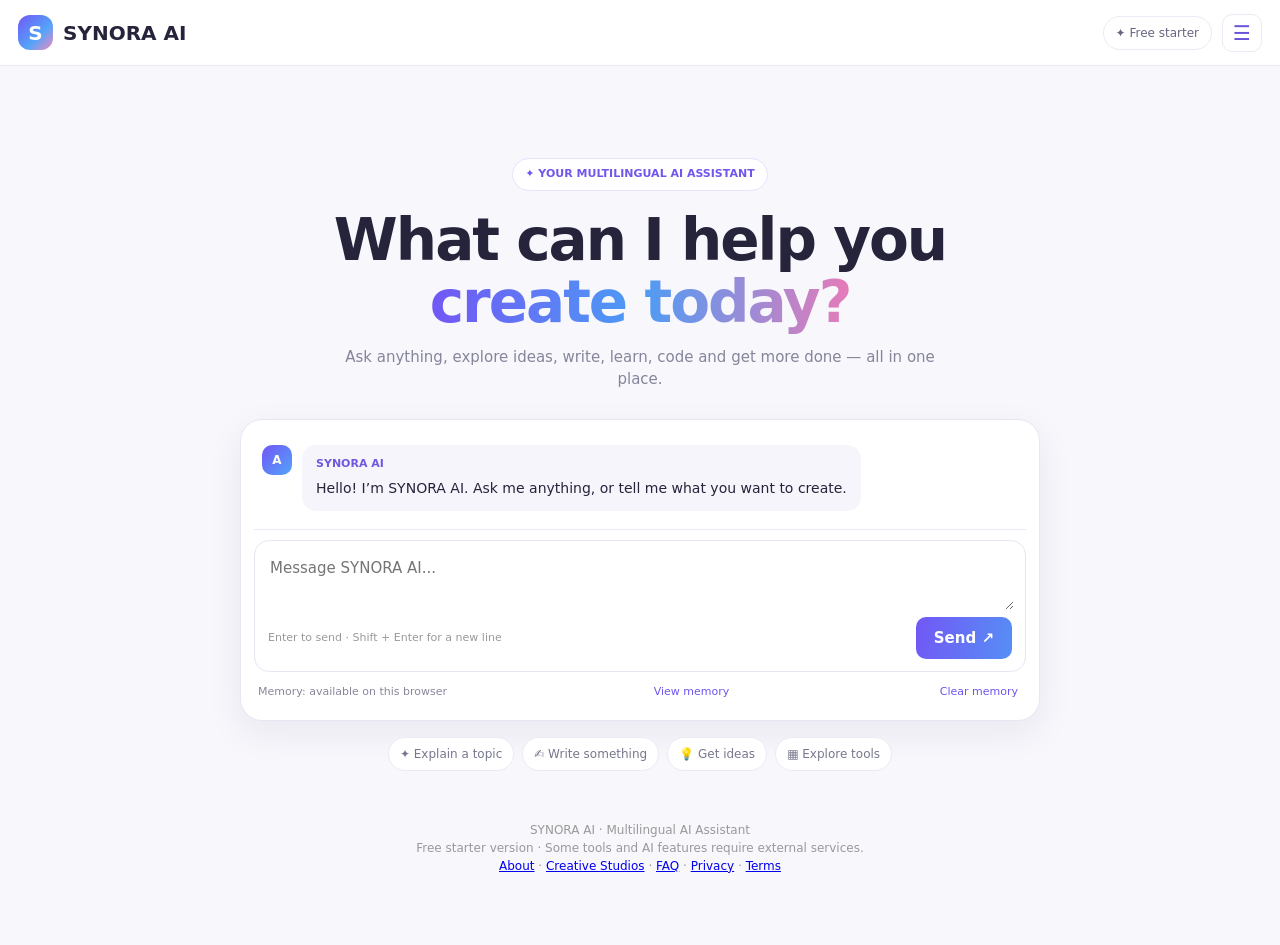
==== commit 03c1d22a: "Rebrand homepage as SYNORA AI" ====
--- a/index.html
+++ b/index.html
@@ -1,17 +1,17 @@
 <!doctype html>
-<html lang="en"><head><meta charset="utf-8"><meta name="viewport" content="width=device-width,initial-scale=1"><meta name="description" content="AllToolsHub brings AI chat and useful online tools together in one colorful workspace."><meta name="theme-color" content="#f8f7ff"><title>AllToolsHub — AI for Everything</title>
+<html lang="en"><head><meta charset="utf-8"><meta name="viewport" content="width=device-width,initial-scale=1"><meta name="description" content="SYNORA AI is a multilingual AI assistant for chat, creativity, learning and everyday tasks."><meta name="theme-color" content="#f8f7ff"><title>SYNORA AI — Your Multilingual AI Assistant</title>
 <style>
 :root{--bg:#f8f7fc;--ink:#25243b;--muted:#85859b;--line:#eceaf4;--purple:#7657f5}*{box-sizing:border-box}body{margin:0;background:var(--bg);color:var(--ink);font:15px/1.5 Inter,system-ui,sans-serif}button,input,textarea{font:inherit}button{cursor:pointer}.top{height:66px;display:flex;align-items:center;justify-content:space-between;padding:0 18px;background:#fff;border-bottom:1px solid var(--line);position:sticky;top:0;z-index:5}.brand{display:flex;align-items:center;gap:10px;font-weight:850;font-size:20px}.logo{width:35px;height:35px;border-radius:12px;display:grid;place-items:center;color:white;background:linear-gradient(135deg,#7256f5,#53a4fa 60%,#f18abe)}.hamb{border:1px solid var(--line);background:white;color:#6653d9;border-radius:10px;width:40px;height:38px;font-size:20px}.pill{border:1px solid var(--line);background:white;color:#666780;border-radius:99px;padding:7px 12px;font-size:12px}.wrap{max-width:1000px;margin:auto;padding:20px 16px 70px}.hero{text-align:center;margin:8vh auto 0;max-width:800px}.eyebrow{display:inline-block;background:white;border:1px solid #e8e1ff;border-radius:99px;padding:7px 12px;color:#7256ec;font-size:11px;font-weight:800}.hero h1{font-size:clamp(34px,6vw,58px);line-height:1.08;letter-spacing:-2px;margin:18px 0 12px}.grad{background:linear-gradient(90deg,#7257f5,#4c9cf5,#e67bb8);background-clip:text;color:transparent}.lead{color:var(--muted);max-width:590px;margin:0 auto 28px}.chat{background:#fff;border:1px solid #e9e6f3;border-radius:22px;padding:15px;box-shadow:0 12px 36px #30215c12;text-align:left}.chat textarea{border:0;outline:0;resize:vertical;width:100%;min-height:86px;padding:7px;color:var(--ink)}.chatfoot{display:flex;justify-content:space-between;align-items:center;gap:8px}.hint{font-size:11px;color:#999}.send,.action{border:0;background:linear-gradient(100deg,#7257f5,#568ff5);color:white;border-radius:10px;padding:10px 18px;font-weight:750}.send:disabled{opacity:.6}.suggest{display:flex;justify-content:center;flex-wrap:wrap;gap:8px;margin-top:16px}.suggest button,.small{border:1px solid var(--line);background:#fff;color:#77778d;border-radius:99px;padding:7px 11px;font-size:12px}.chat-history{display:flex;flex-direction:column;gap:16px;max-height:440px;overflow-y:auto;padding:12px 8px 18px;margin-bottom:10px;border-bottom:1px solid var(--line);scroll-behavior:smooth}.message-row{display:flex;align-items:flex-start;gap:10px;text-align:left}.assistant-row{justify-content:flex-start}.user-row{justify-content:flex-end}.avatar{width:30px;height:30px;flex:0 0 30px;display:grid;place-items:center;border-radius:10px;background:linear-gradient(135deg,#7256f5,#53a4fa);color:#fff;font-size:12px;font-weight:800}.user-row .avatar{background:#ece8ff;color:#6c52dc;order:2}.message-content{max-width:min(82%,680px);padding:11px 14px;border-radius:14px;background:#f6f5fb;color:var(--ink);white-space:pre-wrap;overflow-wrap:anywhere}.user-row .message-content{background:#eeeaff}.message-content b{display:block;font-size:11px;color:#7158df;margin-bottom:5px}.message-content p{margin:0;color:var(--ink);font-size:14px;line-height:1.65;white-space:pre-wrap}.message-content .typing{color:#77778d;font-style:italic}.composer{border:1px solid #e8e4f2;border-radius:15px;padding:9px 11px 10px;background:#fff}.chat .composer textarea{min-height:60px;max-height:180px;resize:vertical;padding:7px 4px}.chat .chatfoot{padding:0 2px 2px}.chat{padding:13px}.send:disabled{cursor:wait}.message-error{color:#a43d54!important}.memory-bar{display:flex;align-items:center;justify-content:space-between;gap:8px;padding:8px 4px 2px;color:#89869b;font-size:11px}.memory-bar button{border:0;background:transparent;color:#7055ed;font-size:11px;padding:4px}.shade{display:none;position:fixed;inset:0;background:#17142b66;z-index:9}.drawer{display:none;position:fixed;z-index:10;left:12px;top:76px;width:min(360px,calc(100vw - 24px));max-height:calc(100vh - 90px);overflow:auto;background:white;border:1px solid var(--line);border-radius:17px;padding:14px;box-shadow:0 20px 60px #21164a30}.drawer.open,.shade.open{display:block}.drawerHead{display:flex;justify-content:space-between;align-items:center;padding:5px 3px 12px;border-bottom:1px solid var(--line)}.drawerHead button{border:0;background:#f4f2fb;border-radius:8px;padding:6px 10px}.menuLabel{font-size:10px;letter-spacing:1px;font-weight:800;color:#9a99aa;margin:14px 5px 6px}.menuLink{display:block;width:100%;border:0;background:transparent;text-align:left;padding:9px 10px;border-radius:9px;color:#55566d;font-size:13px}.menuLink:hover{background:#f2efff;color:#7055ed}.section{margin:55px auto 0}.section h2{font-size:20px;margin:0}.section p{color:var(--muted);font-size:13px}.head{display:flex;align-items:center;justify-content:space-between;gap:12px;flex-wrap:wrap}.search{width:min(340px,100%);padding:10px 13px;border:1px solid var(--line);border-radius:11px;background:white}.grid{display:grid;grid-template-columns:repeat(3,minmax(0,1fr));gap:12px;margin-top:16px}.tool{background:white;border:1px solid var(--line);border-radius:14px;padding:14px}.tool b{font-size:14px}.tool small{display:block;color:var(--muted);margin-top:4px}.panel{display:none;background:white;border:1px solid var(--line);border-radius:16px;padding:18px;margin-top:16px;max-width:700px}.panel input,.panel textarea{width:100%;border:1px solid var(--line);border-radius:9px;padding:10px;margin:7px 0}.result{background:#f5f3ff;border-radius:9px;padding:11px;margin-top:10px;overflow-wrap:anywhere}.foot{margin-top:50px;text-align:center;color:#999;font-size:12px}@media(max-width:650px){.grid{grid-template-columns:repeat(2,minmax(0,1fr))}.hero{margin-top:5vh}.hero h1{letter-spacing:-1.2px}.chat{padding:11px}.top{padding:0 12px}}
-</style><link rel="canonical" href="https://alltoolshub-pi.vercel.app/"><meta name="robots" content="index,follow,max-image-preview:large"><meta name="keywords" content="free online tools, text tools, image tools, PDF tools, calculators, AllToolsHub"><meta property="og:type" content="website"><meta property="og:title" content="AllToolsHub — Free Online Tools & AI Workspace"><meta property="og:description" content="Explore useful free online tools for text, images, documents, calculations and everyday tasks."><meta property="og:url" content="https://alltoolshub-pi.vercel.app/"><meta name="twitter:card" content="summary"><meta name="twitter:title" content="AllToolsHub — Free Online Tools"><meta name="twitter:description" content="Free browser-based tools for everyday work."></head><body>
-<header class="top"><div class="brand"><span class="logo">A</span>AllToolsHub</div><div style="display:flex;align-items:center;gap:10px"><span class="pill">✦ Free starter</span><button class="hamb" aria-label="Open menu" onclick="toggleMenu()">☰</button></div></header>
-<div class="shade" id="shade" onclick="toggleMenu(false)"></div><nav class="drawer" id="drawer"><div class="drawerHead"><b>AllToolsHub Menu</b><button onclick="toggleMenu(false)">✕</button></div><button class="menuLink" onclick="home()">⌂ &nbsp; Home / AI Chat</button><a class="menuLink" href="/studios.html">✦ &nbsp; Creative Studios — Image / Video / Voice</a><button class="menuLink" onclick="showTools()">▦ &nbsp; Explore all tools</button><div class="menuLabel">AI WORKSPACES & CATEGORIES</div><div id="categoryMenu"></div><div class="menuLabel">POPULAR TOOLS</div><div id="popularMenu"></div></nav>
-<main class="wrap"><section class="hero" id="homeView"><span class="eyebrow">✦ YOUR ALL-IN-ONE AI WORKSPACE</span><h1>What can I help you <span class="grad">create today?</span></h1><p class="lead">Ask anything, explore ideas, write, learn, code and get more done — all in one place.</p><div class="chat"><div class="chat-history" id="chatHistory" aria-live="polite"><div class="message-row assistant-row"><div class="avatar">A</div><div class="message-content"><b>AllToolsHub AI</b><p>Hello! I’m AllToolsHub AI. Ask me anything, or tell me what you want to create.</p></div></div></div><div class="composer"><textarea id="message" placeholder="Message AllToolsHub AI..."></textarea><div class="chatfoot"><span class="hint">Enter to send · Shift + Enter for a new line</span><button class="send" id="sendBtn" onclick="sendMessage()">Send ↗</button></div></div><div class="memory-bar"><span id="memoryStatus">Memory is saved on this browser</span><button type="button" onclick="showMemory()">View memory</button><button type="button" onclick="clearMemory()">Clear memory</button></div></div><div class="suggest"><button onclick="ask('Explain a difficult topic in simple words')">✦ Explain a topic</button><button onclick="ask('Help me write a professional email')">✍️ Write something</button><button onclick="ask('Give me creative project ideas')">💡 Get ideas</button><button onclick="showTools()">▦ Explore tools</button></div></section>
-<section class="section" id="toolsView" style="display:none"><div class="head"><div><h2>Explore All Tools</h2><p>Find a tool for your everyday tasks.</p></div><input class="search" id="toolSearch" placeholder="Search tools..." oninput="renderTools()"></div><div class="grid" id="toolGrid"></div><div class="panel" id="toolPanel"></div></section><footer class="foot">AllToolsHub · AI workspace and online tools<br>Free starter version · Some tools and AI features require external services.<br><a href="/about.html">About</a> · <a href="/studios.html">Creative Studios</a> · <a href="/faq.html">FAQ</a> · <a href="/privacy.html">Privacy</a> · <a href="/terms.html">Terms</a></footer></main>
+</style><link rel="canonical" href="https://alltoolshub-pi.vercel.app/"><meta name="robots" content="index,follow,max-image-preview:large"><meta name="keywords" content="SYNORA AI, multilingual AI assistant, AI chat, creativity, learning, productivity"><meta property="og:type" content="website"><meta property="og:title" content="SYNORA AI — Multilingual AI Assistant"><meta property="og:description" content="Explore useful free online tools for text, images, documents, calculations and everyday tasks."><meta property="og:url" content="https://alltoolshub-pi.vercel.app/"><meta name="twitter:card" content="summary"><meta name="twitter:title" content="SYNORA AI — Ask, Create, Learn"><meta name="twitter:description" content="Free browser-based tools for everyday work."></head><body>
+<header class="top"><div class="brand"><span class="logo">S</span>SYNORA AI</div><div style="display:flex;align-items:center;gap:10px"><span class="pill">✦ Free starter</span><button class="hamb" aria-label="Open menu" onclick="toggleMenu()">☰</button></div></header>
+<div class="shade" id="shade" onclick="toggleMenu(false)"></div><nav class="drawer" id="drawer"><div class="drawerHead"><b>SYNORA AI Menu</b><button onclick="toggleMenu(false)">✕</button></div><button class="menuLink" onclick="home()">⌂ &nbsp; Home / AI Chat</button><a class="menuLink" href="/studios.html">✦ &nbsp; Creative Studios — Image / Video / Voice</a><button class="menuLink" onclick="showTools()">▦ &nbsp; Explore all tools</button><div class="menuLabel">AI WORKSPACES & CATEGORIES</div><div id="categoryMenu"></div><div class="menuLabel">POPULAR TOOLS</div><div id="popularMenu"></div></nav>
+<main class="wrap"><section class="hero" id="homeView"><span class="eyebrow">✦ YOUR MULTILINGUAL AI ASSISTANT</span><h1>What can I help you <span class="grad">create today?</span></h1><p class="lead">Ask anything, explore ideas, write, learn, code and get more done — all in one place.</p><div class="chat"><div class="chat-history" id="chatHistory" aria-live="polite"><div class="message-row assistant-row"><div class="avatar">A</div><div class="message-content"><b>SYNORA AI</b><p>Hello! I’m SYNORA AI. Ask me anything, or tell me what you want to create.</p></div></div></div><div class="composer"><textarea id="message" placeholder="Message SYNORA AI..."></textarea><div class="chatfoot"><span class="hint">Enter to send · Shift + Enter for a new line</span><button class="send" id="sendBtn" onclick="sendMessage()">Send ↗</button></div></div><div class="memory-bar"><span id="memoryStatus">Memory is saved on this browser</span><button type="button" onclick="showMemory()">View memory</button><button type="button" onclick="clearMemory()">Clear memory</button></div></div><div class="suggest"><button onclick="ask('Explain a difficult topic in simple words')">✦ Explain a topic</button><button onclick="ask('Help me write a professional email')">✍️ Write something</button><button onclick="ask('Give me creative project ideas')">💡 Get ideas</button><button onclick="showTools()">▦ Explore tools</button></div></section>
+<section class="section" id="toolsView" style="display:none"><div class="head"><div><h2>Explore All Tools</h2><p>Find a tool for your everyday tasks.</p></div><input class="search" id="toolSearch" placeholder="Search tools..." oninput="renderTools()"></div><div class="grid" id="toolGrid"></div><div class="panel" id="toolPanel"></div></section><footer class="foot">SYNORA AI · Multilingual AI Assistant<br>Free starter version · Some tools and AI features require external services.<br><a href="/about.html">About</a> · <a href="/studios.html">Creative Studios</a> · <a href="/faq.html">FAQ</a> · <a href="/privacy.html">Privacy</a> · <a href="/terms.html">Terms</a></footer></main>
 <script>
 const categories=['AI Chat & Assistants','AI Writing','Research & Learning','Image & Design','Coding','Documents & PDF','Business & Marketing','Video & Audio','Text Tools','Calculators','File Tools','Everyday Utilities'];
 const tools=['Word Counter','Character Counter','Percentage Calculator','QR Code Generator','Image Resizer','Image Compressor','PDF Merger','JSON Formatter','JSON Validator','Case Converter','Slug Generator','Base64 Encoder','Base64 Decoder','URL Encoder','Random Number Generator','Color Converter','Text Reverser','Remove Extra Spaces','AI Text Summarizer','AI Translator','AI Email Writer','AI Blog Outline','AI Caption Generator','AI Grammar Checker','AI Research Helper','AI Study Planner','AI Code Helper','Markdown Previewer','PDF Splitter','PDF to Text','Image to PDF','Unit Converter','Password Generator','Typing Speed Test','Text Diff Checker','CSS Minifier','JavaScript Minifier','Regex Tester','Meta Tag Generator','Hashtag Generator','Social Bio Generator','Product Description Writer','Resume Bullet Writer','Cover Letter Helper','Meeting Notes Formatter','Prompt Generator','Idea Generator','Flashcard Maker','Quiz Generator','Citation Formatter','Reading Time Calculator','Image Cropper','Image Format Converter','HEX to RGB','RGB to HEX','Gradient Generator','Color Palette Generator','Text to Speech','Speech to Text','Video Script Writer','Content Calendar','Invoice Template','Profit Calculator','Discount Calculator','Loan Calculator','Age Calculator','Date Difference Calculator','Tip Calculator','Compound Interest Calculator','PDF Page Counter','Text Cleaner','Duplicate Line Remover','Line Sorter','Number Formatter','Roman Numeral Converter','Binary Converter','Decimal Converter','URL Parser','UTM Builder','Open Graph Preview','FAQ Generator','Brand Name Ideas','Product Name Ideas','CSV Viewer','File Size Converter','Time Zone Helper','YouTube Title Ideas','Video Thumbnail Maker','Audio Trimmer','Privacy Policy Draft','Terms Draft','Tip Splitter','Text Case Converter','Word Frequency Counter','Image Compressor Pro','AI Prompt Improver','AI Story Writer','AI Lesson Planner','AI Presentation Outline','AI Chat Assistant','AI Resume Helper','AI SEO Description'];
 const working=new Set(['Word Counter','Character Counter','Percentage Calculator','QR Code Generator','Image Resizer','Image Compressor','PDF Merger','Case Converter','Slug Generator','Base64 Encoder','Base64 Decoder','URL Encoder','Random Number Generator','Color Converter','Text Reverser','Remove Extra Spaces','JSON Formatter','JSON Validator','Discount Calculator','Tip Calculator','Tip Splitter','Age Calculator','Date Difference Calculator','Reading Time Calculator','Word Frequency Counter','Duplicate Line Remover','Line Sorter','Number Formatter','Unit Converter','HEX to RGB','RGB to HEX','Profit Calculator','Password Generator','Typing Speed Test','Text Cleaner','Markdown Previewer','Text Diff Checker','CSS Minifier','JavaScript Minifier','Regex Tester','Meta Tag Generator','Hashtag Generator','Social Bio Generator','Product Description Writer','Resume Bullet Writer','Cover Letter Helper','Meeting Notes Formatter','Prompt Generator','Idea Generator','Flashcard Maker','Quiz Generator','Citation Formatter','Roman Numeral Converter','Binary Converter','Decimal Converter','URL Parser','UTM Builder','Open Graph Preview','FAQ Generator','Brand Name Ideas','Product Name Ideas','CSV Viewer','File Size Converter','Privacy Policy Draft','Terms Draft','Text Case Converter']);
-const GREETING='Hello! I’m AllToolsHub AI. Ask me anything, or tell me what you want to create.';
+const GREETING='Hello! I’m SYNORA AI. Ask me anything, or tell me what you want to create.';
 const CHAT_KEY='alltoolshub_chat_v2', MEMORY_KEY='alltoolshub_memory_v1';
 let chatMessages=(()=>{try{const v=JSON.parse(localStorage.getItem(CHAT_KEY)||'[]');return Array.isArray(v)&&v.length?v:[{role:'assistant',content:GREETING}]}catch{return [{role:'assistant',content:GREETING}]}})();
 let userMemory=(()=>{try{return localStorage.getItem(MEMORY_KEY)||''}catch{return ''}})();
@@ -20,7 +20,7 @@
 function showMemory(){alert(userMemory?'Saved memory:\\n\\n'+userMemory:'No saved memory yet. Type “মনে রাখো: ...” or “Remember: ...” in chat to save something.')}
 function clearMemory(){if(!confirm('Clear saved memory on this browser?'))return;userMemory='';saveMemory();document.getElementById('memoryStatus').textContent='Memory: empty'}
 function restoreChat(){const box=document.getElementById('chatHistory');box.innerHTML='';chatMessages.forEach(m=>addMessage(m.role,m.content));document.getElementById('memoryStatus').textContent=userMemory?'Memory: saved on this browser':'Memory: available on this browser'}
-function addMessage(role,content,extraClass=''){const history=document.getElementById('chatHistory');const row=document.createElement('div');row.className='message-row '+(role==='user'?'user-row':'assistant-row');const avatar=document.createElement('div');avatar.className='avatar';avatar.textContent=role==='user'?'Y':'A';const body=document.createElement('div');body.className='message-content';if(extraClass)body.classList.add(extraClass);const name=document.createElement('b');name.textContent=role==='user'?'You':'AllToolsHub AI';const text=document.createElement('p');text.textContent=content;body.append(name,text);row.append(avatar,body);history.append(row);history.scrollTop=history.scrollHeight;return text}
+function addMessage(role,content,extraClass=''){const history=document.getElementById('chatHistory');const row=document.createElement('div');row.className='message-row '+(role==='user'?'user-row':'assistant-row');const avatar=document.createElement('div');avatar.className='avatar';avatar.textContent=role==='user'?'Y':'A';const body=document.createElement('div');body.className='message-content';if(extraClass)body.classList.add(extraClass);const name=document.createElement('b');name.textContent=role==='user'?'You':'SYNORA AI';const text=document.createElement('p');text.textContent=content;body.append(name,text);row.append(avatar,body);history.append(row);history.scrollTop=history.scrollHeight;return text}
 async function sendMessage(){const el=document.getElementById('message'),btn=document.getElementById('sendBtn'),s=el.value.trim();if(!s||btn.disabled)return;
 const match=s.match(/^(?:মনে রাখো|remember(?: this)?):\s*(.+)$/i);
 if(match){userMemory=(userMemory+'\n- '+match[1].trim()).trim().slice(-3500);saveMemory();document.getElementById('memoryStatus').textContent='Memory: saved';addMessage('user',s);addMessage('assistant','ঠিক আছে—এই ব্রাউজারের মেমোরিতে তথ্যটি সংরক্ষণ করেছি।');chatMessages.push({role:'user',content:s},{role:'assistant',content:'তথ্যটি সংরক্ষণ করা হয়েছে।'});saveChat();el.value='';return;}
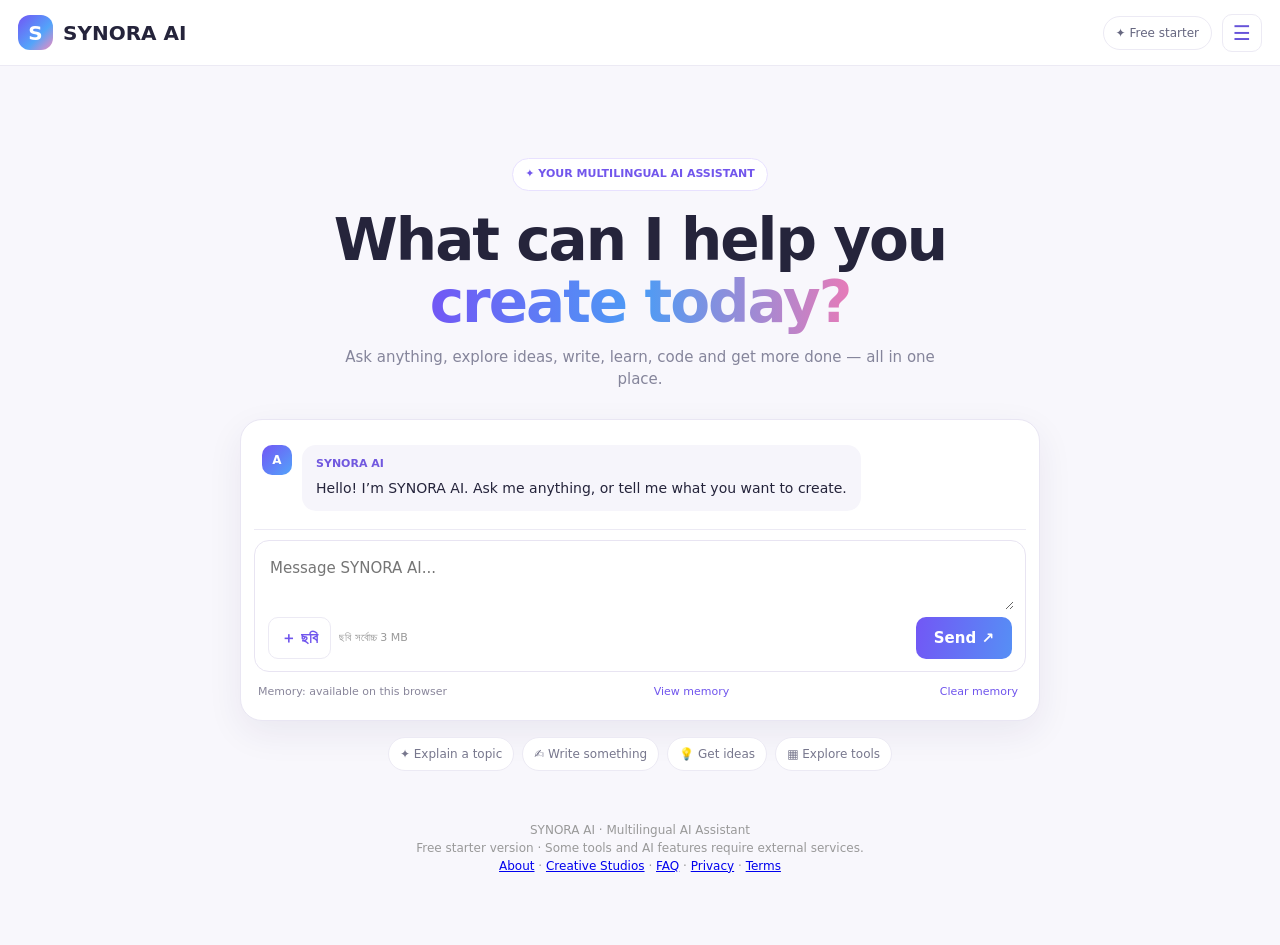
==== commit cdf87521: "Add image attachment UI to SYNORA AI chat" ====
--- a/index.html
+++ b/index.html
@@ -1,11 +1,11 @@
 <!doctype html>
 <html lang="en"><head><meta charset="utf-8"><meta name="viewport" content="width=device-width,initial-scale=1"><meta name="description" content="SYNORA AI is a multilingual AI assistant for chat, creativity, learning and everyday tasks."><meta name="theme-color" content="#f8f7ff"><title>SYNORA AI — Your Multilingual AI Assistant</title>
 <style>
-:root{--bg:#f8f7fc;--ink:#25243b;--muted:#85859b;--line:#eceaf4;--purple:#7657f5}*{box-sizing:border-box}body{margin:0;background:var(--bg);color:var(--ink);font:15px/1.5 Inter,system-ui,sans-serif}button,input,textarea{font:inherit}button{cursor:pointer}.top{height:66px;display:flex;align-items:center;justify-content:space-between;padding:0 18px;background:#fff;border-bottom:1px solid var(--line);position:sticky;top:0;z-index:5}.brand{display:flex;align-items:center;gap:10px;font-weight:850;font-size:20px}.logo{width:35px;height:35px;border-radius:12px;display:grid;place-items:center;color:white;background:linear-gradient(135deg,#7256f5,#53a4fa 60%,#f18abe)}.hamb{border:1px solid var(--line);background:white;color:#6653d9;border-radius:10px;width:40px;height:38px;font-size:20px}.pill{border:1px solid var(--line);background:white;color:#666780;border-radius:99px;padding:7px 12px;font-size:12px}.wrap{max-width:1000px;margin:auto;padding:20px 16px 70px}.hero{text-align:center;margin:8vh auto 0;max-width:800px}.eyebrow{display:inline-block;background:white;border:1px solid #e8e1ff;border-radius:99px;padding:7px 12px;color:#7256ec;font-size:11px;font-weight:800}.hero h1{font-size:clamp(34px,6vw,58px);line-height:1.08;letter-spacing:-2px;margin:18px 0 12px}.grad{background:linear-gradient(90deg,#7257f5,#4c9cf5,#e67bb8);background-clip:text;color:transparent}.lead{color:var(--muted);max-width:590px;margin:0 auto 28px}.chat{background:#fff;border:1px solid #e9e6f3;border-radius:22px;padding:15px;box-shadow:0 12px 36px #30215c12;text-align:left}.chat textarea{border:0;outline:0;resize:vertical;width:100%;min-height:86px;padding:7px;color:var(--ink)}.chatfoot{display:flex;justify-content:space-between;align-items:center;gap:8px}.hint{font-size:11px;color:#999}.send,.action{border:0;background:linear-gradient(100deg,#7257f5,#568ff5);color:white;border-radius:10px;padding:10px 18px;font-weight:750}.send:disabled{opacity:.6}.suggest{display:flex;justify-content:center;flex-wrap:wrap;gap:8px;margin-top:16px}.suggest button,.small{border:1px solid var(--line);background:#fff;color:#77778d;border-radius:99px;padding:7px 11px;font-size:12px}.chat-history{display:flex;flex-direction:column;gap:16px;max-height:440px;overflow-y:auto;padding:12px 8px 18px;margin-bottom:10px;border-bottom:1px solid var(--line);scroll-behavior:smooth}.message-row{display:flex;align-items:flex-start;gap:10px;text-align:left}.assistant-row{justify-content:flex-start}.user-row{justify-content:flex-end}.avatar{width:30px;height:30px;flex:0 0 30px;display:grid;place-items:center;border-radius:10px;background:linear-gradient(135deg,#7256f5,#53a4fa);color:#fff;font-size:12px;font-weight:800}.user-row .avatar{background:#ece8ff;color:#6c52dc;order:2}.message-content{max-width:min(82%,680px);padding:11px 14px;border-radius:14px;background:#f6f5fb;color:var(--ink);white-space:pre-wrap;overflow-wrap:anywhere}.user-row .message-content{background:#eeeaff}.message-content b{display:block;font-size:11px;color:#7158df;margin-bottom:5px}.message-content p{margin:0;color:var(--ink);font-size:14px;line-height:1.65;white-space:pre-wrap}.message-content .typing{color:#77778d;font-style:italic}.composer{border:1px solid #e8e4f2;border-radius:15px;padding:9px 11px 10px;background:#fff}.chat .composer textarea{min-height:60px;max-height:180px;resize:vertical;padding:7px 4px}.chat .chatfoot{padding:0 2px 2px}.chat{padding:13px}.send:disabled{cursor:wait}.message-error{color:#a43d54!important}.memory-bar{display:flex;align-items:center;justify-content:space-between;gap:8px;padding:8px 4px 2px;color:#89869b;font-size:11px}.memory-bar button{border:0;background:transparent;color:#7055ed;font-size:11px;padding:4px}.shade{display:none;position:fixed;inset:0;background:#17142b66;z-index:9}.drawer{display:none;position:fixed;z-index:10;left:12px;top:76px;width:min(360px,calc(100vw - 24px));max-height:calc(100vh - 90px);overflow:auto;background:white;border:1px solid var(--line);border-radius:17px;padding:14px;box-shadow:0 20px 60px #21164a30}.drawer.open,.shade.open{display:block}.drawerHead{display:flex;justify-content:space-between;align-items:center;padding:5px 3px 12px;border-bottom:1px solid var(--line)}.drawerHead button{border:0;background:#f4f2fb;border-radius:8px;padding:6px 10px}.menuLabel{font-size:10px;letter-spacing:1px;font-weight:800;color:#9a99aa;margin:14px 5px 6px}.menuLink{display:block;width:100%;border:0;background:transparent;text-align:left;padding:9px 10px;border-radius:9px;color:#55566d;font-size:13px}.menuLink:hover{background:#f2efff;color:#7055ed}.section{margin:55px auto 0}.section h2{font-size:20px;margin:0}.section p{color:var(--muted);font-size:13px}.head{display:flex;align-items:center;justify-content:space-between;gap:12px;flex-wrap:wrap}.search{width:min(340px,100%);padding:10px 13px;border:1px solid var(--line);border-radius:11px;background:white}.grid{display:grid;grid-template-columns:repeat(3,minmax(0,1fr));gap:12px;margin-top:16px}.tool{background:white;border:1px solid var(--line);border-radius:14px;padding:14px}.tool b{font-size:14px}.tool small{display:block;color:var(--muted);margin-top:4px}.panel{display:none;background:white;border:1px solid var(--line);border-radius:16px;padding:18px;margin-top:16px;max-width:700px}.panel input,.panel textarea{width:100%;border:1px solid var(--line);border-radius:9px;padding:10px;margin:7px 0}.result{background:#f5f3ff;border-radius:9px;padding:11px;margin-top:10px;overflow-wrap:anywhere}.foot{margin-top:50px;text-align:center;color:#999;font-size:12px}@media(max-width:650px){.grid{grid-template-columns:repeat(2,minmax(0,1fr))}.hero{margin-top:5vh}.hero h1{letter-spacing:-1.2px}.chat{padding:11px}.top{padding:0 12px}}
+:root{--bg:#f8f7fc;--ink:#25243b;--muted:#85859b;--line:#eceaf4;--purple:#7657f5}*{box-sizing:border-box}body{margin:0;background:var(--bg);color:var(--ink);font:15px/1.5 Inter,system-ui,sans-serif}button,input,textarea{font:inherit}button{cursor:pointer}.top{height:66px;display:flex;align-items:center;justify-content:space-between;padding:0 18px;background:#fff;border-bottom:1px solid var(--line);position:sticky;top:0;z-index:5}.brand{display:flex;align-items:center;gap:10px;font-weight:850;font-size:20px}.logo{width:35px;height:35px;border-radius:12px;display:grid;place-items:center;color:white;background:linear-gradient(135deg,#7256f5,#53a4fa 60%,#f18abe)}.hamb{border:1px solid var(--line);background:white;color:#6653d9;border-radius:10px;width:40px;height:38px;font-size:20px}.pill{border:1px solid var(--line);background:white;color:#666780;border-radius:99px;padding:7px 12px;font-size:12px}.wrap{max-width:1000px;margin:auto;padding:20px 16px 70px}.hero{text-align:center;margin:8vh auto 0;max-width:800px}.eyebrow{display:inline-block;background:white;border:1px solid #e8e1ff;border-radius:99px;padding:7px 12px;color:#7256ec;font-size:11px;font-weight:800}.hero h1{font-size:clamp(34px,6vw,58px);line-height:1.08;letter-spacing:-2px;margin:18px 0 12px}.grad{background:linear-gradient(90deg,#7257f5,#4c9cf5,#e67bb8);background-clip:text;color:transparent}.lead{color:var(--muted);max-width:590px;margin:0 auto 28px}.chat{background:#fff;border:1px solid #e9e6f3;border-radius:22px;padding:15px;box-shadow:0 12px 36px #30215c12;text-align:left}.chat textarea{border:0;outline:0;resize:vertical;width:100%;min-height:86px;padding:7px;color:var(--ink)}.chatfoot{display:flex;justify-content:space-between;align-items:center;gap:8px}.hint{font-size:11px;color:#999}.send,.action{border:0;background:linear-gradient(100deg,#7257f5,#568ff5);color:white;border-radius:10px;padding:10px 18px;font-weight:750}.send:disabled{opacity:.6}.suggest{display:flex;justify-content:center;flex-wrap:wrap;gap:8px;margin-top:16px}.suggest button,.small{border:1px solid var(--line);background:#fff;color:#77778d;border-radius:99px;padding:7px 11px;font-size:12px}.chat-history{display:flex;flex-direction:column;gap:16px;max-height:440px;overflow-y:auto;padding:12px 8px 18px;margin-bottom:10px;border-bottom:1px solid var(--line);scroll-behavior:smooth}.message-row{display:flex;align-items:flex-start;gap:10px;text-align:left}.assistant-row{justify-content:flex-start}.user-row{justify-content:flex-end}.avatar{width:30px;height:30px;flex:0 0 30px;display:grid;place-items:center;border-radius:10px;background:linear-gradient(135deg,#7256f5,#53a4fa);color:#fff;font-size:12px;font-weight:800}.user-row .avatar{background:#ece8ff;color:#6c52dc;order:2}.message-content{max-width:min(82%,680px);padding:11px 14px;border-radius:14px;background:#f6f5fb;color:var(--ink);white-space:pre-wrap;overflow-wrap:anywhere}.user-row .message-content{background:#eeeaff}.message-content b{display:block;font-size:11px;color:#7158df;margin-bottom:5px}.message-content p{margin:0;color:var(--ink);font-size:14px;line-height:1.65;white-space:pre-wrap}.message-content .typing{color:#77778d;font-style:italic}.composer{border:1px solid #e8e4f2;border-radius:15px;padding:9px 11px 10px;background:#fff}.chat .composer textarea{min-height:60px;max-height:180px;resize:vertical;padding:7px 4px}.chat .chatfoot{padding:0 2px 2px}.chat{padding:13px}.attach-btn{border:1px solid var(--line);background:#fff;color:#7055ed;border-radius:10px;padding:9px 12px;font-weight:700}.image-preview{display:none;align-items:center;gap:10px;padding:8px;margin:6px 0;background:#f6f4ff;border:1px solid var(--line);border-radius:10px}.image-preview img{width:56px;height:56px;object-fit:cover;border-radius:8px}.image-preview button{border:0;background:#eee9ff;color:#6650d8;border-radius:8px;padding:6px 9px}.send:disabled{cursor:wait}.message-error{color:#a43d54!important}.memory-bar{display:flex;align-items:center;justify-content:space-between;gap:8px;padding:8px 4px 2px;color:#89869b;font-size:11px}.memory-bar button{border:0;background:transparent;color:#7055ed;font-size:11px;padding:4px}.shade{display:none;position:fixed;inset:0;background:#17142b66;z-index:9}.drawer{display:none;position:fixed;z-index:10;left:12px;top:76px;width:min(360px,calc(100vw - 24px));max-height:calc(100vh - 90px);overflow:auto;background:white;border:1px solid var(--line);border-radius:17px;padding:14px;box-shadow:0 20px 60px #21164a30}.drawer.open,.shade.open{display:block}.drawerHead{display:flex;justify-content:space-between;align-items:center;padding:5px 3px 12px;border-bottom:1px solid var(--line)}.drawerHead button{border:0;background:#f4f2fb;border-radius:8px;padding:6px 10px}.menuLabel{font-size:10px;letter-spacing:1px;font-weight:800;color:#9a99aa;margin:14px 5px 6px}.menuLink{display:block;width:100%;border:0;background:transparent;text-align:left;padding:9px 10px;border-radius:9px;color:#55566d;font-size:13px}.menuLink:hover{background:#f2efff;color:#7055ed}.section{margin:55px auto 0}.section h2{font-size:20px;margin:0}.section p{color:var(--muted);font-size:13px}.head{display:flex;align-items:center;justify-content:space-between;gap:12px;flex-wrap:wrap}.search{width:min(340px,100%);padding:10px 13px;border:1px solid var(--line);border-radius:11px;background:white}.grid{display:grid;grid-template-columns:repeat(3,minmax(0,1fr));gap:12px;margin-top:16px}.tool{background:white;border:1px solid var(--line);border-radius:14px;padding:14px}.tool b{font-size:14px}.tool small{display:block;color:var(--muted);margin-top:4px}.panel{display:none;background:white;border:1px solid var(--line);border-radius:16px;padding:18px;margin-top:16px;max-width:700px}.panel input,.panel textarea{width:100%;border:1px solid var(--line);border-radius:9px;padding:10px;margin:7px 0}.result{background:#f5f3ff;border-radius:9px;padding:11px;margin-top:10px;overflow-wrap:anywhere}.foot{margin-top:50px;text-align:center;color:#999;font-size:12px}@media(max-width:650px){.grid{grid-template-columns:repeat(2,minmax(0,1fr))}.hero{margin-top:5vh}.hero h1{letter-spacing:-1.2px}.chat{padding:11px}.top{padding:0 12px}}
 </style><link rel="canonical" href="https://alltoolshub-pi.vercel.app/"><meta name="robots" content="index,follow,max-image-preview:large"><meta name="keywords" content="SYNORA AI, multilingual AI assistant, AI chat, creativity, learning, productivity"><meta property="og:type" content="website"><meta property="og:title" content="SYNORA AI — Multilingual AI Assistant"><meta property="og:description" content="Explore useful free online tools for text, images, documents, calculations and everyday tasks."><meta property="og:url" content="https://alltoolshub-pi.vercel.app/"><meta name="twitter:card" content="summary"><meta name="twitter:title" content="SYNORA AI — Ask, Create, Learn"><meta name="twitter:description" content="Free browser-based tools for everyday work."></head><body>
 <header class="top"><div class="brand"><span class="logo">S</span>SYNORA AI</div><div style="display:flex;align-items:center;gap:10px"><span class="pill">✦ Free starter</span><button class="hamb" aria-label="Open menu" onclick="toggleMenu()">☰</button></div></header>
 <div class="shade" id="shade" onclick="toggleMenu(false)"></div><nav class="drawer" id="drawer"><div class="drawerHead"><b>SYNORA AI Menu</b><button onclick="toggleMenu(false)">✕</button></div><button class="menuLink" onclick="home()">⌂ &nbsp; Home / AI Chat</button><a class="menuLink" href="/studios.html">✦ &nbsp; Creative Studios — Image / Video / Voice</a><button class="menuLink" onclick="showTools()">▦ &nbsp; Explore all tools</button><div class="menuLabel">AI WORKSPACES & CATEGORIES</div><div id="categoryMenu"></div><div class="menuLabel">POPULAR TOOLS</div><div id="popularMenu"></div></nav>
-<main class="wrap"><section class="hero" id="homeView"><span class="eyebrow">✦ YOUR MULTILINGUAL AI ASSISTANT</span><h1>What can I help you <span class="grad">create today?</span></h1><p class="lead">Ask anything, explore ideas, write, learn, code and get more done — all in one place.</p><div class="chat"><div class="chat-history" id="chatHistory" aria-live="polite"><div class="message-row assistant-row"><div class="avatar">A</div><div class="message-content"><b>SYNORA AI</b><p>Hello! I’m SYNORA AI. Ask me anything, or tell me what you want to create.</p></div></div></div><div class="composer"><textarea id="message" placeholder="Message SYNORA AI..."></textarea><div class="chatfoot"><span class="hint">Enter to send · Shift + Enter for a new line</span><button class="send" id="sendBtn" onclick="sendMessage()">Send ↗</button></div></div><div class="memory-bar"><span id="memoryStatus">Memory is saved on this browser</span><button type="button" onclick="showMemory()">View memory</button><button type="button" onclick="clearMemory()">Clear memory</button></div></div><div class="suggest"><button onclick="ask('Explain a difficult topic in simple words')">✦ Explain a topic</button><button onclick="ask('Help me write a professional email')">✍️ Write something</button><button onclick="ask('Give me creative project ideas')">💡 Get ideas</button><button onclick="showTools()">▦ Explore tools</button></div></section>
+<main class="wrap"><section class="hero" id="homeView"><span class="eyebrow">✦ YOUR MULTILINGUAL AI ASSISTANT</span><h1>What can I help you <span class="grad">create today?</span></h1><p class="lead">Ask anything, explore ideas, write, learn, code and get more done — all in one place.</p><div class="chat"><div class="chat-history" id="chatHistory" aria-live="polite"><div class="message-row assistant-row"><div class="avatar">A</div><div class="message-content"><b>SYNORA AI</b><p>Hello! I’m SYNORA AI. Ask me anything, or tell me what you want to create.</p></div></div></div><div class="composer"><div class="image-preview" id="imagePreview"><img id="previewImage" alt="Selected image preview"><span id="imageName" class="hint"></span><button type="button" onclick="removeImage()">Remove</button></div><textarea id="message" placeholder="Message SYNORA AI..."></textarea><div class="chatfoot"><div style="display:flex;align-items:center;gap:8px"><label class="attach-btn" for="imageInput">＋ ছবি</label><input id="imageInput" type="file" accept="image/jpeg,image/png,image/webp" hidden><span class="hint">ছবি সর্বোচ্চ 3 MB</span></div><button class="send" id="sendBtn" onclick="sendMessage()">Send ↗</button></div></div><div class="memory-bar"><span id="memoryStatus">Memory is saved on this browser</span><button type="button" onclick="showMemory()">View memory</button><button type="button" onclick="clearMemory()">Clear memory</button></div></div><div class="suggest"><button onclick="ask('Explain a difficult topic in simple words')">✦ Explain a topic</button><button onclick="ask('Help me write a professional email')">✍️ Write something</button><button onclick="ask('Give me creative project ideas')">💡 Get ideas</button><button onclick="showTools()">▦ Explore tools</button></div></section>
 <section class="section" id="toolsView" style="display:none"><div class="head"><div><h2>Explore All Tools</h2><p>Find a tool for your everyday tasks.</p></div><input class="search" id="toolSearch" placeholder="Search tools..." oninput="renderTools()"></div><div class="grid" id="toolGrid"></div><div class="panel" id="toolPanel"></div></section><footer class="foot">SYNORA AI · Multilingual AI Assistant<br>Free starter version · Some tools and AI features require external services.<br><a href="/about.html">About</a> · <a href="/studios.html">Creative Studios</a> · <a href="/faq.html">FAQ</a> · <a href="/privacy.html">Privacy</a> · <a href="/terms.html">Terms</a></footer></main>
 <script>
 const categories=['AI Chat & Assistants','AI Writing','Research & Learning','Image & Design','Coding','Documents & PDF','Business & Marketing','Video & Audio','Text Tools','Calculators','File Tools','Everyday Utilities'];
@@ -15,15 +15,18 @@
 const CHAT_KEY='alltoolshub_chat_v2', MEMORY_KEY='alltoolshub_memory_v1';
 let chatMessages=(()=>{try{const v=JSON.parse(localStorage.getItem(CHAT_KEY)||'[]');return Array.isArray(v)&&v.length?v:[{role:'assistant',content:GREETING}]}catch{return [{role:'assistant',content:GREETING}]}})();
 let userMemory=(()=>{try{return localStorage.getItem(MEMORY_KEY)||''}catch{return ''}})();
+let selectedImageData='';
+function removeImage(){selectedImageData='';document.getElementById('imageInput').value='';document.getElementById('imagePreview').style.display='none'}
+document.getElementById('imageInput').addEventListener('change',async e=>{const file=e.target.files&&e.target.files[0];if(!file)return;if(!['image/jpeg','image/png','image/webp'].includes(file.type)){alert('শুধু JPG, PNG অথবা WEBP ছবি দিন।');e.target.value='';return;}if(file.size>3*1024*1024){alert('ছবিটি 3 MB-এর ছোট করুন।');e.target.value='';return;}const reader=new FileReader();reader.onload=()=>{selectedImageData=String(reader.result||'');document.getElementById('previewImage').src=selectedImageData;document.getElementById('imageName').textContent=file.name;document.getElementById('imagePreview').style.display='flex'};reader.readAsDataURL(file);});
 function saveChat(){try{localStorage.setItem(CHAT_KEY,JSON.stringify(chatMessages.slice(-60)))}catch{}}
 function saveMemory(){try{localStorage.setItem(MEMORY_KEY,userMemory)}catch{}}
 function showMemory(){alert(userMemory?'Saved memory:\\n\\n'+userMemory:'No saved memory yet. Type “মনে রাখো: ...” or “Remember: ...” in chat to save something.')}
 function clearMemory(){if(!confirm('Clear saved memory on this browser?'))return;userMemory='';saveMemory();document.getElementById('memoryStatus').textContent='Memory: empty'}
 function restoreChat(){const box=document.getElementById('chatHistory');box.innerHTML='';chatMessages.forEach(m=>addMessage(m.role,m.content));document.getElementById('memoryStatus').textContent=userMemory?'Memory: saved on this browser':'Memory: available on this browser'}
 function addMessage(role,content,extraClass=''){const history=document.getElementById('chatHistory');const row=document.createElement('div');row.className='message-row '+(role==='user'?'user-row':'assistant-row');const avatar=document.createElement('div');avatar.className='avatar';avatar.textContent=role==='user'?'Y':'A';const body=document.createElement('div');body.className='message-content';if(extraClass)body.classList.add(extraClass);const name=document.createElement('b');name.textContent=role==='user'?'You':'SYNORA AI';const text=document.createElement('p');text.textContent=content;body.append(name,text);row.append(avatar,body);history.append(row);history.scrollTop=history.scrollHeight;return text}
-async function sendMessage(){const el=document.getElementById('message'),btn=document.getElementById('sendBtn'),s=el.value.trim();if(!s||btn.disabled)return;
+async function sendMessage(){const el=document.getElementById('message'),btn=document.getElementById('sendBtn'),s=el.value.trim(),imageToSend=selectedImageData;if((!s&&!imageToSend)||btn.disabled)return;
 const match=s.match(/^(?:মনে রাখো|remember(?: this)?):\s*(.+)$/i);
 if(match){userMemory=(userMemory+'\n- '+match[1].trim()).trim().slice(-3500);saveMemory();document.getElementById('memoryStatus').textContent='Memory: saved';addMessage('user',s);addMessage('assistant','ঠিক আছে—এই ব্রাউজারের মেমোরিতে তথ্যটি সংরক্ষণ করেছি।');chatMessages.push({role:'user',content:s},{role:'assistant',content:'তথ্যটি সংরক্ষণ করা হয়েছে।'});saveChat();el.value='';return;}
-chatMessages.push({role:'user',content:s});saveChat();addMessage('user',s);el.value='';btn.disabled=true;btn.textContent='Thinking…';const pending=addMessage('assistant','Thinking…');pending.classList.add('typing');try{const res=await fetch('/api/chat',{method:'POST',headers:{'Content-Type':'application/json'},body:JSON.stringify({messages:chatMessages.filter(m=>m.role!=='assistant'||m.content!==GREETING).slice(-12),memory:userMemory})}),data=await res.json().catch(()=>({}));if(!res.ok)throw Error(data.error||'AI request failed ('+res.status+')');if(typeof data.reply!=='string'||!data.reply.trim())throw Error('AI returned no text');pending.classList.remove('typing');pending.textContent=data.reply;chatMessages.push({role:'assistant',content:data.reply});saveChat();}catch(e){chatMessages.pop();pending.classList.remove('typing');pending.classList.add('message-error');pending.textContent='I could not connect: '+((e&&e.message)||'The AI service is temporarily unavailable.');}finally{saveChat();btn.disabled=false;btn.textContent='Send ↗';el.focus()}}
+const visibleUserText=s||(imageToSend?'ছবিটি দেখুন।':'');chatMessages.push({role:'user',content:visibleUserText});saveChat();addMessage('user',visibleUserText+(imageToSend?' [ছবি সংযুক্ত]':''));el.value='';removeImage();btn.disabled=true;btn.textContent='Thinking…';const pending=addMessage('assistant','Thinking…');pending.classList.add('typing');try{const res=await fetch('/api/chat',{method:'POST',headers:{'Content-Type':'application/json'},body:JSON.stringify({messages:chatMessages.filter(m=>m.role!=='assistant'||(m.content!==GREETING&&m.content!=="Hello! I’m AllToolsHub AI. Ask me anything, or tell me what you want to create.")).slice(-12),image:imageToSend||undefined,memory:userMemory})}),data=await res.json().catch(()=>({}));if(!res.ok)throw Error(data.error||'AI request failed ('+res.status+')');if(typeof data.reply!=='string'||!data.reply.trim())throw Error('AI returned no text');pending.classList.remove('typing');pending.textContent=data.reply;chatMessages.push({role:'assistant',content:data.reply});saveChat();}catch(e){chatMessages.pop();pending.classList.remove('typing');pending.classList.add('message-error');pending.textContent='I could not connect: '+((e&&e.message)||'The AI service is temporarily unavailable.');}finally{saveChat();btn.disabled=false;btn.textContent='Send ↗';el.focus()}}
 document.getElementById('message').addEventListener('keydown',e=>{if(e.key==='Enter'&&!e.shiftKey){e.preventDefault();sendMessage()}});restoreChat();renderTools();
 </script></body></html>
